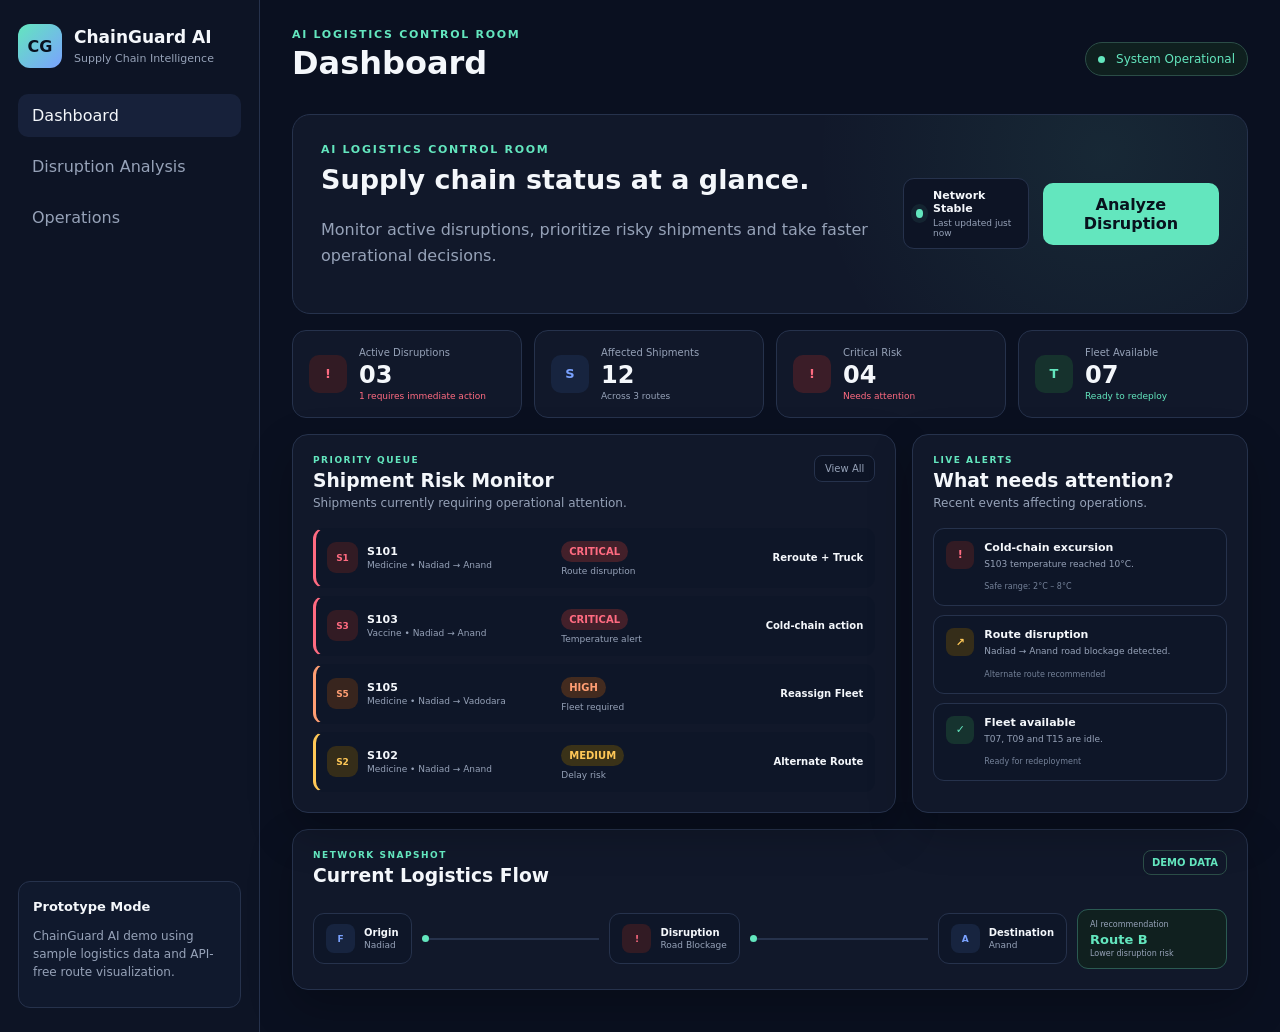
==== index.html @ e4c7b716 "This is an real world application using AI" ====
<!DOCTYPE html>
<html lang="en">
<head>

  <meta charset="UTF-8">

  <meta
    name="viewport"
    content="width=device-width, initial-scale=1.0"
  >

  <title>
    ChainGuard AI
  </title>

  <link
    rel="stylesheet"
    href="style.css"
  >

</head>

<body>

  <div class="app-shell">

    <!-- ================= SIDEBAR ================= -->

    <aside class="sidebar">

      <div class="brand">

        <div class="brand-icon">
          CG
        </div>

        <div>

          <h2>
            ChainGuard AI
          </h2>

          <span>
            Supply Chain Intelligence
          </span>

        </div>

      </div>


      <nav class="nav">

        <button
          class="nav-item active"
          data-section="dashboard"
        >
          Dashboard
        </button>


        <button
          class="nav-item"
          data-section="analysis"
        >
          Disruption Analysis
        </button>


        <button
          class="nav-item"
          data-section="operations"
        >
          Operations
        </button>

      </nav>


      <div class="sidebar-note">

        <strong>
          Prototype Mode
        </strong>

        <p>
          ChainGuard AI demo using sample
          logistics data and API-free route
          visualization.
        </p>

      </div>

    </aside>


    <!-- ================= MAIN ================= -->

    <main class="main-content">


      <!-- ================= TOPBAR ================= -->

      <header class="topbar">

        <div>

          <p class="eyebrow">
            AI LOGISTICS CONTROL ROOM
          </p>

          <h1 id="page-title">
            Dashboard
          </h1>

        </div>


        <div class="status-pill">

          <span></span>

          System Operational

        </div>

      </header>


      <!-- =====================================================
           DASHBOARD
           ===================================================== -->

      <section
  id="dashboard"
  class="page-section active-section"
>

  <!-- COMMAND HEADER -->

  <div class="command-hero">

    <div class="hero-copy">

      <div class="eyebrow">
        AI LOGISTICS CONTROL ROOM
      </div>

      <h2>
        Supply chain status at a glance.
      </h2>

      <p>
        Monitor active disruptions, prioritize risky
        shipments and take faster operational decisions.
      </p>

    </div>

    <div class="hero-actions">

      <div class="system-status">
        <span class="status-dot"></span>

        <div>
          <strong>
            Network Stable
          </strong>

          <small>
            Last updated just now
          </small>
        </div>

      </div>

      <button
        class="primary-btn"
        id="open-analysis"
      >
        Analyze Disruption
      </button>

    </div>

  </div>


  <!-- KEY METRICS -->

  <div class="command-metrics">

    <div class="command-stat">

      <div class="stat-icon danger-icon">
        !
      </div>

      <div>

        <span>
          Active Disruptions
        </span>

        <strong>
          03
        </strong>

        <small class="danger-text">
          1 requires immediate action
        </small>

      </div>

    </div>


    <div class="command-stat">

      <div class="stat-icon shipment-icon">
        S
      </div>

      <div>

        <span>
          Affected Shipments
        </span>

        <strong>
          12
        </strong>

        <small>
          Across 3 routes
        </small>

      </div>

    </div>


    <div class="command-stat">

      <div class="stat-icon critical-icon">
        !
      </div>

      <div>

        <span>
          Critical Risk
        </span>

        <strong>
          04
        </strong>

        <small class="danger-text">
          Needs attention
        </small>

      </div>

    </div>


    <div class="command-stat">

      <div class="stat-icon fleet-icon">
        T
      </div>

      <div>

        <span>
          Fleet Available
        </span>

        <strong>
          07
        </strong>

        <small class="success-text">
          Ready to redeploy
        </small>

      </div>

    </div>

  </div>


  <!-- MAIN CONTROL GRID -->

  <div class="dashboard-control-grid">


    <!-- SHIPMENT PRIORITY -->

    <div class="panel shipment-panel">

      <div class="panel-header enhanced-header">

        <div>

          <span class="section-label">
            PRIORITY QUEUE
          </span>

          <h3>
            Shipment Risk Monitor
          </h3>

          <p>
            Shipments currently requiring operational attention.
          </p>

        </div>

        <button class="mini-btn">
          View All
        </button>

      </div>


      <div class="priority-list">

        <div class="priority-row critical-row">

          <div class="shipment-id">
            <span class="shipment-marker critical-marker">
              S1
            </span>

            <div>
              <strong>
                S101
              </strong>

              <small>
                Medicine • Nadiad → Anand
              </small>
            </div>
          </div>


          <div class="priority-reason">
            <span class="risk-badge critical">
              CRITICAL
            </span>

            <small>
              Route disruption
            </small>
          </div>


          <div class="priority-action">
            Reroute + Truck
          </div>

        </div>


        <div class="priority-row critical-row">

          <div class="shipment-id">
            <span class="shipment-marker critical-marker">
              S3
            </span>

            <div>
              <strong>
                S103
              </strong>

              <small>
                Vaccine • Nadiad → Anand
              </small>
            </div>
          </div>


          <div class="priority-reason">

            <span class="risk-badge critical">
              CRITICAL
            </span>

            <small>
              Temperature alert
            </small>

          </div>


          <div class="priority-action">
            Cold-chain action
          </div>

        </div>


        <div class="priority-row high-row">

          <div class="shipment-id">

            <span class="shipment-marker high-marker">
              S5
            </span>

            <div>

              <strong>
                S105
              </strong>

              <small>
                Medicine • Nadiad → Vadodara
              </small>

            </div>

          </div>


          <div class="priority-reason">

            <span class="risk-badge high">
              HIGH
            </span>

            <small>
              Fleet required
            </small>

          </div>


          <div class="priority-action">
            Reassign Fleet
          </div>

        </div>


        <div class="priority-row medium-row">

          <div class="shipment-id">

            <span class="shipment-marker medium-marker">
              S2
            </span>

            <div>

              <strong>
                S102
              </strong>

              <small>
                Medicine • Nadiad → Anand
              </small>

            </div>

          </div>


          <div class="priority-reason">

            <span class="risk-badge medium">
              MEDIUM
            </span>

            <small>
              Delay risk
            </small>

          </div>


          <div class="priority-action">
            Alternate Route
          </div>

        </div>

      </div>

    </div>


    <!-- LIVE ALERTS -->

    <div class="panel alert-panel">

      <div class="panel-header enhanced-header">

        <div>

          <span class="section-label">
            LIVE ALERTS
          </span>

          <h3>
            What needs attention?
          </h3>

          <p>
            Recent events affecting operations.
          </p>

        </div>

      </div>


      <div class="live-alert-stack">


        <div class="live-alert critical-alert">

          <div class="alert-symbol">
            !
          </div>

          <div>

            <strong>
              Cold-chain excursion
            </strong>

            <p>
              S103 temperature reached 10°C.
            </p>

            <small>
              Safe range: 2°C – 8°C
            </small>

          </div>

        </div>


        <div class="live-alert warning-alert">

          <div class="alert-symbol">
            ↗
          </div>

          <div>

            <strong>
              Route disruption
            </strong>

            <p>
              Nadiad → Anand road blockage detected.
            </p>

            <small>
              Alternate route recommended
            </small>

          </div>

        </div>


        <div class="live-alert success-alert">

          <div class="alert-symbol">
            ✓
          </div>

          <div>

            <strong>
              Fleet available
            </strong>

            <p>
              T07, T09 and T15 are idle.
            </p>

            <small>
              Ready for redeployment
            </small>

          </div>

        </div>

      </div>

    </div>

  </div>


  <!-- NETWORK SNAPSHOT -->

  <div class="panel network-panel">

    <div class="panel-header enhanced-header">

      <div>

        <span class="section-label">
          NETWORK SNAPSHOT
        </span>

        <h3>
          Current Logistics Flow
        </h3>

      </div>

      <span class="panel-tag">
        DEMO DATA
      </span>

    </div>


    <div class="network-flow">

      <div class="network-node">

        <div class="node-icon">
          F
        </div>

        <div>

          <strong>
            Origin
          </strong>

          <span>
            Nadiad
          </span>

        </div>

      </div>


      <div class="network-line">
        <span></span>
      </div>


      <div class="network-node disruption-node">

        <div class="node-icon">
          !
        </div>

        <div>

          <strong>
            Disruption
          </strong>

          <span>
            Road Blockage
          </span>

        </div>

      </div>


      <div class="network-line">
        <span></span>
      </div>


      <div class="network-node">

        <div class="node-icon">
          A
        </div>

        <div>

          <strong>
            Destination
          </strong>

          <span>
            Anand
          </span>

        </div>

      </div>


      <div class="network-summary">

        <span>
          AI recommendation
        </span>

        <strong>
          Route B
        </strong>

        <small>
          Lower disruption risk
        </small>

      </div>

    </div>

  </div>

  </section>
      <!-- =====================================================
           DISRUPTION ANALYSIS
           ===================================================== -->

      <section
        id="analysis"
        class="page-section"
      >


        <div class="section-heading">

          <p class="eyebrow">
            DISRUPTION INTELLIGENCE
          </p>

          <h2>
            Analyze a New Disruption
          </h2>

          <p>
            Select the cities, enter the disruption details,
            and provide the current shipment temperature.
          </p>

        </div>


        <div class="content-grid">


          <!-- INPUT + FLEET UTILISATION STACK -->

          <div class="analysis-left-stack">

            <!-- INPUT PANEL -->

            <div class="panel analysis-input-panel">


              <div class="form-grid">


              <!-- ORIGIN -->

              <label>

                Origin City

                <select id="origin">
                </select>

              </label>


              <!-- DESTINATION -->

              <label>

                Destination City

                <select id="destination">
                </select>

              </label>


              <!-- DISRUPTION -->

              <label>

                Disruption

                <select id="disruption">

                  <option>
                    Road Blockage
                  </option>

                  <option>
                    Heavy Weather
                  </option>

                  <option>
                    Vehicle Breakdown
                  </option>

                  <option>
                    Port Strike
                  </option>

                  <option>
                    Traffic Congestion
                  </option>

                  <option>
                    Route Closure
                  </option>

                  <option>
                    Other Supply Disruption
                  </option>

                </select>

              </label>


              <!-- SEVERITY -->

              <label>

                Severity

                <select id="severity">

                  <option>
                    High
                  </option>

                  <option>
                    Critical
                  </option>

                  <option>
                    Medium
                  </option>

                  <option>
                    Low
                  </option>

                </select>

              </label>


              <!-- AVAILABLE TRUCKS -->

              <label>

                Available Trucks

                <input
                  id="trucks"
                  type="number"
                  min="0"
                  value="2"
                >

              </label>


              <!-- SHIPMENT TYPE -->

              <label>

                Shipment Type

                <select id="shipment-type">

                  <option value="Medicine">
                    Medicine
                  </option>

                  <option value="Vaccine">
                    Vaccine
                  </option>

                  <option value="Food">
                    Food / Perishable
                  </option>

                  <option value="General">
                    General Cargo
                  </option>

                </select>

              </label>


              <!-- CURRENT TEMPERATURE -->

              <label>

                Current Shipment Temperature (°C)

                <input
                  id="temperature"
                  type="number"
                  step="0.1"
                  value="6"
                >

              </label>


              <!-- MIN TEMP -->

              <label>

                Minimum Safe Temperature (°C)

                <input
                  id="temp-min"
                  type="number"
                  step="0.1"
                  value="2"
                >

              </label>


              <!-- MAX TEMP -->

              <label>

                Maximum Safe Temperature (°C)

                <input
                  id="temp-max"
                  type="number"
                  step="0.1"
                  value="8"
                >

              </label>

            </div>


            <!-- TEMP INFO -->

            <div class="temperature-helper">

              <div class="temperature-icon">
                🌡️
              </div>

              <div>

                <strong>
                  Cold-Chain Check
                </strong>

                <p>
                  The system compares the current shipment
                  temperature with the safe temperature range.
                </p>

              </div>

            </div>


            <!-- ANALYZE -->

            <button
              class="primary-btn"
              id="analyze-btn"
            >

              Analyze with AI

            </button>

            </div>


            <!-- FLEET UTILISATION OVERVIEW -->

            <div class="panel fleet-overview-panel">

              <div class="panel-header enhanced-header">

                <div>
                  <span class="section-label">FLEET INTELLIGENCE</span>
                  <h3>Fleet Utilisation Overview</h3>
                  <p>Current asset allocation across the demo network.</p>
                </div>

                <span class="panel-tag">OPTIMIZER</span>

              </div>

              <div class="fleet-overview-grid">

                <div
                  class="fleet-donut"
                  id="fleet-utilization-chart"
                  style="--utilization: 42%"
                  aria-label="Fleet utilization 42 percent"
                >
                  <div class="fleet-donut-center">
                    <strong id="fleet-utilization-value">42%</strong>
                    <span>Utilised</span>
                  </div>
                </div>

                <div class="fleet-overview-stats">

                  <div class="fleet-stat-card active">
                    <span class="fleet-stat-dot"></span>
                    <div>
                      <strong id="fleet-active-count">05</strong>
                      <small>In Transit</small>
                    </div>
                  </div>

                  <div class="fleet-stat-card idle">
                    <span class="fleet-stat-dot"></span>
                    <div>
                      <strong id="fleet-idle-count">07</strong>
                      <small>Available</small>
                    </div>
                  </div>

                  <div class="fleet-stat-card total">
                    <span class="fleet-stat-dot"></span>
                    <div>
                      <strong id="fleet-total-count">12</strong>
                      <small>Total Fleet</small>
                    </div>
                  </div>

                </div>

              </div>

              <div class="fleet-optimization-note">
                <div class="fleet-note-icon">↗</div>
                <div>
                  <strong>AI utilisation opportunity</strong>
                  <p>
                    7 available trucks can be redeployed to reduce idle capacity
                    during active disruptions.
                  </p>
                </div>
              </div>

            </div>

            <!-- AI EXPLANATION -->

            <div class="panel ai-explanation-panel" id="ai-explanation-panel">

              <div class="ai-explanation-glow"></div>

              <div class="ai-explanation-header">

                <div class="ai-explanation-title-wrap">
                  <div class="ai-explanation-icon">✦</div>
                  <div>
                    <span class="section-label">AI DECISION TRACE</span>
                    <h3>Why did AI choose this route?</h3>
                    <p>
                      A quick explanation of the factors influencing the recommendation.
                    </p>
                  </div>
                </div>

                <div class="ai-confidence-badge">
                  <span>Confidence</span>
                  <strong id="ai-confidence-value">—</strong>
                </div>

              </div>

              <div class="ai-route-summary">
                <div>
                  <span class="ai-summary-label">Recommended route</span>
                  <strong id="ai-explanation-route">Awaiting analysis</strong>
                </div>
                <span class="ai-route-pill" id="ai-explanation-risk">READY</span>
              </div>

              <div class="ai-reason-grid" id="ai-reason-grid">
                <div class="ai-reason-item muted">
                  <span class="ai-reason-check">•</span>
                  <div>
                    <strong>Route efficiency</strong>
                    <p>Run the analysis to compare time and distance.</p>
                  </div>
                </div>

                <div class="ai-reason-item muted">
                  <span class="ai-reason-check">•</span>
                  <div>
                    <strong>Fleet availability</strong>
                    <p>Your available-truck input will be considered.</p>
                  </div>
                </div>

                <div class="ai-reason-item muted">
                  <span class="ai-reason-check">•</span>
                  <div>
                    <strong>Shipment safety</strong>
                    <p>Temperature and shipment type affect the decision.</p>
                  </div>
                </div>

                <div class="ai-reason-item muted">
                  <span class="ai-reason-check">•</span>
                  <div>
                    <strong>Disruption risk</strong>
                    <p>Severity and disruption type shape the route priority.</p>
                  </div>
                </div>
              </div>

              <div class="ai-bottom-strip">
                <div class="ai-confidence-meter-wrap">
                  <div class="ai-meter-label">
                    <span>Decision confidence</span>
                    <strong id="ai-confidence-label">Ready</strong>
                  </div>
                  <div class="ai-confidence-meter">
                    <span id="ai-confidence-bar"></span>
                  </div>
                </div>

                <div class="ai-saving-card">
                  <span>Estimated operational saving</span>
                  <strong id="ai-estimated-saving">₹ —</strong>
                  <small>Prototype estimate</small>
                </div>
              </div>

            </div>

          </div>


          <!-- RESULT PANEL -->

          <div class="panel result-panel">

            <div class="panel-header">

              <div>

                <h3>
                  AI Analysis
                </h3>

                <p>
                  Risk, route and temperature recommendations.
                </p>

              </div>

            </div>


            <div
              id="analysis-result"
              class="empty-state"
            >

              Select your route and shipment details,
              then click

              <strong>
                Analyze with AI
              </strong>.

            </div>

          </div>

        </div>

      </section>


      <!-- =====================================================
           OPERATIONS
           ===================================================== -->

      <section
  id="operations"
  class="page-section"
>


  <div class="section-heading">

    <p class="eyebrow">
      OPERATIONS CONTROL
    </p>

    <h2>
      Fleet & Cold-Chain Operations
    </h2>

    <p>
      Manage available assets and monitor shipments
      requiring temperature-controlled handling.
    </p>

  </div>


  <!-- OPERATIONS SUMMARY -->

  <div class="operations-summary">

    <div class="operations-kpi">

      <span>
        Available Assets
      </span>

      <strong>
        07
      </strong>

      <small class="success-text">
        Ready now
      </small>

    </div>


    <div class="operations-kpi">

      <span>
        In Transit
      </span>

      <strong>
        05
      </strong>

      <small>
        Active journeys
      </small>

    </div>


    <div class="operations-kpi">

      <span>
        Cold-Chain Alerts
      </span>

      <strong class="danger-text">
        02
      </strong>

      <small class="danger-text">
        Immediate review
      </small>

    </div>


    <div class="operations-kpi">

      <span>
        Recommended Actions
      </span>

      <strong>
        04
      </strong>

      <small>
        AI generated
      </small>

    </div>

  </div>


  <div class="operations-grid">


    <!-- FLEET -->

    <div class="panel fleet-control-panel">

      <div class="panel-header enhanced-header">

        <div>

          <span class="section-label">
            FLEET UTILISATION
          </span>

          <h3>
            Available Vehicles
          </h3>

          <p>
            Assets that can be redeployed immediately.
          </p>

        </div>

        <span class="panel-tag">
          7 AVAILABLE
        </span>

      </div>


      <div class="fleet-control-list">


        <div class="fleet-control-row recommended-fleet">

          <div class="fleet-avatar">
            T07
          </div>

          <div class="fleet-info">

            <strong>
              Truck T07
            </strong>

            <span>
              Idle • Capacity 2.5T
            </span>

          </div>

          <div class="fleet-route">

            <small>
              AI suggests
            </small>

            <strong>
              S101
            </strong>

          </div>

          <span class="fleet-status available">
            AVAILABLE
          </span>

        </div>


        <div class="fleet-control-row">

          <div class="fleet-avatar">
            T09
          </div>

          <div class="fleet-info">

            <strong>
              Truck T09
            </strong>

            <span>
              Idle • Capacity 4T
            </span>

          </div>

          <div class="fleet-route">

            <small>
              Status
            </small>

            <strong>
              Standby
            </strong>

          </div>

          <span class="fleet-status available">
            AVAILABLE
          </span>

        </div>


        <div class="fleet-control-row">

          <div class="fleet-avatar">
            T12
          </div>

          <div class="fleet-info">

            <strong>
              Truck T12
            </strong>

            <span>
              In transit • Anand
            </span>

          </div>

          <div class="fleet-route">

            <small>
              Shipment
            </small>

            <strong>
              S102
            </strong>

          </div>

          <span class="fleet-status transit">
            IN TRANSIT
          </span>

        </div>


        <div class="fleet-control-row">

          <div class="fleet-avatar">
            T15
          </div>

          <div class="fleet-info">

            <strong>
              Truck T15
            </strong>

            <span>
              Idle • Capacity 3T
            </span>

          </div>

          <div class="fleet-route">

            <small>
              Status
            </small>

            <strong>
              Standby
            </strong>

          </div>

          <span class="fleet-status available">
            AVAILABLE
          </span>

        </div>

      </div>

    </div>


    <!-- COLD CHAIN -->

    <div class="panel cold-chain-panel">

      <div class="panel-header enhanced-header">

        <div>

          <span class="section-label">
            COLD-CHAIN MONITOR
          </span>

          <h3>
            Shipment Temperature
          </h3>

          <p>
            Real-time demo sensor view.
          </p>

        </div>

        <span class="risk-badge critical">
          2 ALERTS
        </span>

      </div>


      <div class="cold-chain-main">


        <div class="temperature-main">

          <div>

            <span>
              Shipment S103
            </span>

            <strong>
              10°C
            </strong>

            <small>
              Current temperature
            </small>

          </div>


          <div class="temperature-status-ring">

            <span>
              !
            </span>

          </div>

        </div>


        <div class="safe-range-bar">

          <div class="safe-range-labels">

            <span>
              Safe range
            </span>

            <strong>
              2°C – 8°C
            </strong>

          </div>


          <div class="range-track">

            <div class="safe-range-zone"></div>

            <div class="temperature-indicator"></div>

          </div>

        </div>


        <div class="temperature-history">

          <span>2°C</span>
          <span>4°C</span>
          <span>5°C</span>
          <span>7°C</span>
          <span class="danger-temp">
            10°C
          </span>

        </div>


        <div class="cold-action">

          <div>

            <strong>
              AI Action Required
            </strong>

            <p>
              Temperature has crossed the safe range.
              Shipment should be prioritized for
              controlled handling.
            </p>

          </div>

          <button class="route-action-btn">
            Review Shipment
          </button>

        </div>

      </div>

    </div>

  </div>


  <!-- OPERATIONS RECOMMENDATION -->

  <div class="panel operations-recommendation">

    <div class="recommendation-icon">
      AI
    </div>

    <div>

      <span class="section-label">
        OPERATIONS ASSISTANT
      </span>

      <h3>
        Recommended next actions
      </h3>

      <p>
        Prioritize S103 for cold-chain intervention,
        assign T07 to S101, and review Route B for
        the Nadiad → Anand disruption.
      </p>

    </div>

<button
  class="primary-btn"
  id="open-analysis-operations"
>
  Review Disruption
</button>

  </div>


</section>


  <!-- JAVASCRIPT -->

  <script src="script.js"></script>

</body>
</html>
---- style.css ----
:root {

  --bg: #0a1020;

  --panel: #11182a;

  --panel-2: #151e33;

  --line: #26324c;

  --text: #f4f7fb;

  --muted: #96a2b8;

  --accent: #63e6be;

  --accent-2: #7aa2ff;

  --danger: #ff6b81;

  --warning: #ffc857;

  --success: #63e6be;

  --shadow:
    0 18px 45px
    rgba(0, 0, 0, .24);

}


* {
  box-sizing: border-box;
}


body {

  margin: 0;

  font-family:
    Inter,
    ui-sans-serif,
    system-ui,
    -apple-system,
    BlinkMacSystemFont,
    "Segoe UI",
    sans-serif;

  background:
    var(--bg);

  color:
    var(--text);

}


button,
input,
select {
  font: inherit;
}


/* =====================================================
   MAIN LAYOUT
   ===================================================== */

.app-shell {

  min-height: 100vh;

  display: grid;

  grid-template-columns:
    260px 1fr;

}


/* =====================================================
   SIDEBAR
   ===================================================== */

.sidebar {

  background:
    #0d1425;

  border-right:
    1px solid var(--line);

  padding:
    24px 18px;

  display:
    flex;

  flex-direction:
    column;

  gap:
    26px;

}


/* BRAND */

.brand {

  display:
    flex;

  gap:
    12px;

  align-items:
    center;

}


.brand-icon {

  width:
    44px;

  height:
    44px;

  border-radius:
    12px;

  display:
    grid;

  place-items:
    center;

  background:
    linear-gradient(
      135deg,
      #63e6be,
      #7aa2ff
    );

  color:
    #09111f;

  font-weight:
    900;

}


.brand h2 {

  margin:
    0;

  font-size:
    17px;

}


.brand span {

  color:
    var(--muted);

  font-size:
    11px;

}


/* NAV */

.nav {

  display:
    grid;

  gap:
    8px;

}


.nav-item {

  border:
    0;

  background:
    transparent;

  color:
    var(--muted);

  text-align:
    left;

  padding:
    12px 14px;

  border-radius:
    10px;

  cursor:
    pointer;

}


.nav-item:hover,
.nav-item.active {

  background:
    #17213a;

  color:
    var(--text);

}


/* NOTE */

.sidebar-note {

  margin-top:
    auto;

  padding:
    14px;

  border:
    1px solid var(--line);

  border-radius:
    12px;

  background:
    #10192d;

}


.sidebar-note strong {

  font-size:
    13px;

}


.sidebar-note p {

  color:
    var(--muted);

  font-size:
    12px;

  line-height:
    1.5;

}


/* =====================================================
   MAIN CONTENT
   ===================================================== */

.main-content {

  padding:
    28px 32px 42px;

}


.topbar {

  display:
    flex;

  justify-content:
    space-between;

  align-items:
    center;

  gap:
    20px;

  margin-bottom:
    24px;

}


.topbar h1,
.hero h2,
.section-heading h2 {

  margin:
    3px 0 8px;

}


.eyebrow {

  margin:
    0;

  color:
    var(--accent);

  font-size:
    11px;

  letter-spacing:
    1.7px;

  font-weight:
    800;

}


/* STATUS */

.status-pill {

  border:
    1px solid #2b4d47;

  background:
    #0f201f;

  color:
    var(--success);

  padding:
    9px 12px;

  border-radius:
    999px;

  font-size:
    12px;

}


.status-pill span {

  display:
    inline-block;

  width:
    7px;

  height:
    7px;

  background:
    var(--success);

  border-radius:
    50%;

  margin-right:
    7px;

}


/* =====================================================
   PAGES
   ===================================================== */

.page-section {

  display:
    none;

}


.active-section {

  display:
    block;

}


/* =====================================================
   HERO
   ===================================================== */

.hero {

  padding:
    26px;

  display:
    flex;

  justify-content:
    space-between;

  align-items:
    center;

  gap:
    20px;

  margin-bottom:
    18px;

  background:
    var(--panel);

  border:
    1px solid var(--line);

  border-radius:
    16px;

  box-shadow:
    var(--shadow);

}


.hero p:not(.eyebrow) {

  color:
    var(--muted);

  line-height:
    1.5;

}


/* BUTTON */

.primary-btn {

  border:
    0;

  background:
    var(--accent);

  color:
    #08121e;

  padding:
    12px 16px;

  border-radius:
    10px;

  font-weight:
    800;

  cursor:
    pointer;

}


.primary-btn:hover {

  filter:
    brightness(1.06);

}


/* =====================================================
   METRICS
   ===================================================== */

.metric-grid {

  display:
    grid;

  grid-template-columns:
    repeat(4, 1fr);

  gap:
    14px;

  margin-bottom:
    18px;

}


.metric-card {

  padding:
    18px;

  background:
    var(--panel);

  border:
    1px solid var(--line);

  border-radius:
    16px;

  box-shadow:
    var(--shadow);

}


.metric-card span {

  color:
    var(--muted);

  font-size:
    12px;

}


.metric-card strong {

  display:
    block;

  margin-top:
    8px;

  font-size:
    29px;

}


.metric-card small {

  color:
    var(--muted);

}


.metric-card.danger strong {

  color:
    var(--danger);

}


.metric-card.success strong {

  color:
    var(--success);

}


/* =====================================================
   GRID
   ===================================================== */

.content-grid {

  display:
    grid;

  grid-template-columns:
    2fr 1fr;

  gap:
    18px;

  margin-top:
    18px;

}


/* =====================================================
   PANEL
   ===================================================== */

.panel {

  padding:
    20px;

  background:
    var(--panel);

  border:
    1px solid var(--line);

  border-radius:
    16px;

  box-shadow:
    var(--shadow);

}


.panel-header {

  display:
    flex;

  justify-content:
    space-between;

  align-items:
    flex-start;

  gap:
    12px;

  margin-bottom:
    16px;

}


.panel-header h3 {

  margin:
    0 0 5px;

}


.panel-header p {

  margin:
    0;

  color:
    var(--muted);

  font-size:
    12px;

}


.panel-tag {

  color:
    var(--accent);

  font-size:
    10px;

  font-weight:
    800;

  border:
    1px solid #2b4d47;

  border-radius:
    8px;

  padding:
    6px 8px;

}


/* =====================================================
   TABLE
   ===================================================== */

.table-wrap {

  overflow-x:
    auto;

}


table {

  width:
    100%;

  border-collapse:
    collapse;

}


th,
td {

  padding:
    12px 10px;

  border-bottom:
    1px solid var(--line);

  text-align:
    left;

  white-space:
    nowrap;

}


th {

  color:
    var(--muted);

  font-size:
    11px;

}


td {

  font-size:
    12px;

}


/* =====================================================
   RISK BADGES
   ===================================================== */

.risk-badge {

  display:
    inline-flex;

  align-items:
    center;

  padding:
    5px 8px;

  border-radius:
    999px;

  font-size:
    10px;

  font-weight:
    800;

}


.low {

  background:
    #16332f;

  color:
    var(--success);

}


.medium {

  background:
    #3a3218;

  color:
    var(--warning);

}


.high {

  background:
    #432b1f;

  color:
    #ff9e73;

}


.critical {

  background:
    #43202a;

  color:
    var(--danger);

}


/* =====================================================
   ALERTS
   ===================================================== */

.alerts-list {

  display:
    grid;

  gap:
    10px;

}


.alert-item {

  padding:
    13px;

  border:
    1px solid var(--line);

  border-radius:
    11px;

  background:
    #10172a;

}


.alert-item strong {

  font-size:
    12px;

}


.alert-item p {

  color:
    var(--muted);

  font-size:
    11px;

  margin:
    6px 0 0;

}


/* =====================================================
   SECTION HEADING
   ===================================================== */

.section-heading {

  margin-bottom:
    20px;

}


.section-heading p:not(.eyebrow) {

  color:
    var(--muted);

  line-height:
    1.5;

}


/* =====================================================
   FORM
   ===================================================== */

.form-grid {

  display:
    grid;

  grid-template-columns:
    repeat(2, 1fr);

  gap:
    14px;

  margin-bottom:
    18px;

}


label {

  color:
    var(--muted);

  font-size:
    12px;

  display:
    grid;

  gap:
    7px;

}


input,
select {

  width:
    100%;

  background:
    #0d1425;

  color:
    var(--text);

  border:
    1px solid var(--line);

  border-radius:
    9px;

  padding:
    11px 12px;

  outline:
    none;

}


input:focus,
select:focus {

  border-color:
    #4c78d9;

}


/* =====================================================
   TEMPERATURE HELPER
   ===================================================== */

.temperature-helper {

  display:
    flex;

  gap:
    12px;

  align-items:
    flex-start;

  padding:
    13px 14px;

  margin-bottom:
    16px;

  border:
    1px solid var(--line);

  background:
    #10172a;

  border-radius:
    11px;

}


.temperature-icon {

  font-size:
    21px;

}


.temperature-helper strong {

  display:
    block;

  font-size:
    12px;

}


.temperature-helper p {

  margin:
    5px 0 0;

  color:
    var(--muted);

  font-size:
    11px;

  line-height:
    1.5;

}


/* =====================================================
   EMPTY RESULT
   ===================================================== */

.empty-state {

  min-height:
    240px;

  border:
    1px dashed var(--line);

  border-radius:
    12px;

  display:
    grid;

  place-items:
    center;

  padding:
    24px;

  text-align:
    center;

  color:
    var(--muted);

}


.analysis-result {

  display:
    grid;

  gap:
    12px;

}


.result-box {

  padding:
    14px;

  border-radius:
    12px;

  background:
    #0d1425;

  border:
    1px solid var(--line);

}


.result-box h4 {

  margin:
    0 0 7px;

}


.result-box p {

  margin:
    0;

  color:
    var(--muted);

  font-size:
    12px;

  line-height:
    1.5;

}


/* =====================================================
   API-FREE MAP
   ===================================================== */

.route-map {

  width:
    100%;

  border:
    1px solid var(--line);

  border-radius:
    14px;

  overflow:
    hidden;

  background:
    #10172a;

  margin-top:
    10px;

}


/* MAP TOPBAR */

.map-topbar {

  display:
    flex;

  justify-content:
    space-between;

  align-items:
    center;

  padding:
    13px 15px;

  border-bottom:
    1px solid var(--line);

  background:
    #0d1425;

}


.map-topbar strong {

  display:
    block;

  font-size:
    13px;

}


.map-topbar span:not(.map-status) {

  display:
    block;

  margin-top:
    3px;

  font-size:
    10px;

  color:
    var(--muted);

}


.map-status {

  padding:
    5px 8px;

  border-radius:
    7px;

  border:
    1px solid #2b4d47;

  color:
    var(--accent);

  background:
    #10201f;

  font-size:
    9px;

  font-weight:
    800;

}


/* MAP */

.map-area {

  position:
    relative;

  height:
    390px;

  overflow:
    hidden;

  background:
    radial-gradient(
      circle at center,
      #1a2842 0%,
      #111b30 45%,
      #0c1425 100%
    );

}


/* MAP GRID */

.map-grid {

  position:
    absolute;

  inset:
    0;

  background-image:

    linear-gradient(
      rgba(255,255,255,.035) 1px,
      transparent 1px
    ),

    linear-gradient(
      90deg,
      rgba(255,255,255,.035) 1px,
      transparent 1px
    );

  background-size:
    32px 32px;

  opacity:
    .6;

}


/* ROADS */

.map-road {

  position:
    absolute;

  height:
    8px;

  border-radius:
    50px;

  transform-origin:
    center;

}


/* ROUTE A */

.road-a {

  width:
    72%;

  left:
    14%;

  top:
    48%;

  transform:
    rotate(-5deg);

  background:
    repeating-linear-gradient(
      90deg,
      #ff6b81 0 20px,
      #3e1f29 20px 32px
    );

  box-shadow:
    0 0 14px
    rgba(255,107,129,.25);

}


/* ROUTE B */

.road-b {

  width:
    74%;

  left:
    13%;

  top:
    56%;

  transform:
    rotate(5deg);

  background:
    repeating-linear-gradient(
      90deg,
      #63e6be 0 20px,
      #183b35 20px 32px
    );

  box-shadow:
    0 0 18px
    rgba(99,230,190,.3);

}


/* ROUTE C */

.road-c {

  width:
    73%;

  left:
    14%;

  top:
    65%;

  transform:
    rotate(12deg);

  background:
    repeating-linear-gradient(
      90deg,
      #7aa2ff 0 20px,
      #202e4c 20px 32px
    );

  box-shadow:
    0 0 14px
    rgba(122,162,255,.25);

}


/* CITY MARKERS */

.city-marker {

  position:
    absolute;

  display:
    flex;

  align-items:
    center;

  gap:
    7px;

  z-index:
    5;

}


.city-marker label {

  color:
    white;

  font-size:
    11px;

  background:
    rgba(10,16,32,.9);

  border:
    1px solid var(--line);

  padding:
    6px 9px;

  border-radius:
    8px;

  white-space:
    nowrap;

}


.marker-dot {

  width:
    15px;

  height:
    15px;

  border-radius:
    50%;

  background:
    var(--accent);

  border:
    3px solid var(--bg);

  box-shadow:
    0 0 0 3px
    rgba(99,230,190,.25);

}


.marker-dot.destination {

  background:
    var(--accent-2);

  box-shadow:
    0 0 0 3px
    rgba(122,162,255,.25);

}


.origin-marker {

  left:
    9%;

  top:
    45%;

}


.destination-marker {

  right:
    9%;

  top:
    56%;

}


/* DISRUPTION */

.disruption-marker {

  position:
    absolute;

  left:
    47%;

  top:
    31%;

  z-index:
    10;

  display:
    flex;

  align-items:
    center;

  gap:
    6px;

  padding:
    7px 9px;

  border-radius:
    9px;

  background:
    #311923;

  border:
    1px solid #6a3040;

  color:
    #ff8798;

  font-size:
    11px;

  animation:
    pulseAlert 1.8s infinite;

}


@keyframes pulseAlert {

  0% {

    box-shadow:
      0 0 0 0
      rgba(255,107,129,.25);

  }

  70% {

    box-shadow:
      0 0 0 10px
      rgba(255,107,129,0);

  }

  100% {

    box-shadow:
      0 0 0 0
      rgba(255,107,129,0);

  }

}


/* ROUTE LABELS */

.map-route-label {

  position:
    absolute;

  z-index:
    8;

  padding:
    5px 8px;

  border-radius:
    7px;

  font-size:
    9px;

  font-weight:
    800;

  background:
    rgba(10,16,32,.9);

  border:
    1px solid var(--line);

}


.route-label-a {

  left:
    39%;

  top:
    43%;

  color:
    #ff6b81;

}


.route-label-b {

  left:
    39%;

  top:
    53%;

  color:
    #63e6be;

}


.route-label-c {

  left:
    39%;

  top:
    64%;

  color:
    #7aa2ff;

}


/* =====================================================
   ROUTE OPTIONS
   ===================================================== */

.route-options {

  display:
    grid;

  gap:
    10px;

  margin-top:
    12px;

}


.route-option {

  display:
    flex;

  justify-content:
    space-between;

  align-items:
    center;

  gap:
    15px;

  padding:
    13px;

  border:
    1px solid var(--line);

  border-radius:
    11px;

  background:
    #10172a;

  cursor:
    pointer;

}


.route-option:hover {

  border-color:
    #4c78d9;

}


.route-option.recommended {

  border-color:
    #2b5a52;

  background:
    #10201f;

}


.route-option h5 {

  margin:
    0 0 5px;

  font-size:
    13px;

}


.route-option p {

  margin:
    0;

  color:
    var(--muted);

  font-size:
    11px;

}


.route-time {

  text-align:
    right;

  white-space:
    nowrap;

}


.route-time strong {

  display:
    block;

  font-size:
    13px;

}


.route-time span {

  color:
    var(--muted);

  font-size:
    11px;

}


/* =====================================================
   AI RECOMMENDATION
   ===================================================== */

.ai-recommendation {

  padding:
    14px;

  margin-top:
    12px;

  border:
    1px solid #315e55;

  border-radius:
    11px;

  background:
    #10201f;

}


.ai-recommendation h4 {

  margin:
    0 0 8px;

}


.ai-recommendation p {

  margin:
    0;

  color:
    var(--muted);

  line-height:
    1.5;

}


/* ROUTE ACTIONS */

.route-actions {

  display:
    flex;

  flex-wrap:
    wrap;

  gap:
    10px;

  margin-top:
    12px;

}


.route-action-btn {

  border:
    1px solid var(--line);

  background:
    #11182a;

  color:
    var(--text);

  padding:
    9px 12px;

  border-radius:
    8px;

  cursor:
    pointer;

}


.route-action-btn:hover {

  border-color:
    #4c78d9;

}


/* =====================================================
   TEMPERATURE CARD
   ===================================================== */

.temp-status {

  margin-top:
    10px;

  padding:
    10px 12px;

  border-radius:
    9px;

  font-size:
    12px;

  border:
    1px solid var(--line);

}


.temperature-card {

  border:
    1px solid #53303c;

  background:
    #171526;

  border-radius:
    13px;

  padding:
    16px;

}


.temperature-top {

  display:
    flex;

  justify-content:
    space-between;

  align-items:
    center;

}


.temperature-top span {

  color:
    var(--muted);

  font-size:
    12px;

}


.temperature-top strong {

  display:
    block;

  margin-top:
    3px;

  font-size:
    28px;

}


.temp-range {

  color:
    var(--muted);

  font-size:
    11px;

  margin-top:
    10px;

}


/* TEMP GRAPH */

.temp-bars {

  height:
    90px;

  display:
    flex;

  align-items:
    end;

  gap:
    8px;

  margin:
    16px 0;

}


.temp-bars span {

  flex:
    1;

  background:
    linear-gradient(
      to top,
      #5577ff,
      #ff6b81
    );

  border-radius:
    7px 7px 2px 2px;

}


.recommendation {

  color:
    var(--muted);

  font-size:
    12px;

  line-height:
    1.5;

}


.recommendation strong {

  color:
    var(--text);

}


/* =====================================================
   RESPONSIVE
   ===================================================== */

@media (max-width: 1050px) {

  .app-shell {

    grid-template-columns:
      1fr;

  }


  .sidebar {

    border-right:
      0;

    border-bottom:
      1px solid var(--line);

  }


  .nav {

    grid-template-columns:
      repeat(3, 1fr);

  }


  .sidebar-note {

    display:
      none;

  }


  .metric-grid {

    grid-template-columns:
      repeat(2, 1fr);

  }


  .content-grid {

    grid-template-columns:
      1fr;

  }

}


@media (max-width: 700px) {

  .main-content {

    padding:
      20px;

  }


  .hero,
  .topbar {

    flex-direction:
      column;

    align-items:
      flex-start;

  }


  .metric-grid,
  .form-grid {

    grid-template-columns:
      1fr;

  }


  .nav {

    grid-template-columns:
      1fr;

  }


  .map-area {

    height:
      320px;

  }


  .route-option {

    flex-direction:
      column;

    align-items:
      flex-start;

  }


  .route-time {

    text-align:
      left;

  }

}
/* =========================================================
   PREMIUM DASHBOARD
   ========================================================= */

.command-hero {

  display: flex;

  justify-content: space-between;

  align-items: center;

  gap: 30px;

  padding: 28px;

  margin-bottom: 16px;

  border: 1px solid var(--line);

  border-radius: 18px;

  background:
    radial-gradient(
      circle at 85% 20%,
      rgba(99,230,190,.08),
      transparent 35%
    ),
    var(--panel);

}


.hero-copy h2 {

  max-width: 650px;

  font-size: 27px;

  margin-top: 8px;

}


.hero-copy p {

  max-width: 630px;

  color: var(--muted);

  line-height: 1.6;

}


.hero-actions {

  display: flex;

  align-items: center;

  gap: 14px;

}


.system-status {

  display: flex;

  align-items: center;

  gap: 10px;

  padding: 10px 12px;

  border: 1px solid var(--line);

  border-radius: 11px;

  background: #0d1425;

}


.system-status strong {

  display: block;

  font-size: 11px;

}


.system-status small {

  display: block;

  margin-top: 3px;

  color: var(--muted);

  font-size: 9px;

}


.status-dot {

  width: 9px;

  height: 9px;

  border-radius: 50%;

  background: var(--success);

  box-shadow:
    0 0 0 5px
    rgba(99,230,190,.08);

}


/* METRICS */

.command-metrics {

  display: grid;

  grid-template-columns:
    repeat(4, 1fr);

  gap: 12px;

  margin-bottom: 16px;

}


.command-stat {

  display: flex;

  align-items: center;

  gap: 12px;

  padding: 16px;

  border: 1px solid var(--line);

  border-radius: 14px;

  background: var(--panel);

}


.stat-icon {

  width: 38px;

  height: 38px;

  display: grid;

  place-items: center;

  border-radius: 10px;

  font-weight: 900;

  font-size: 13px;

}


.danger-icon {

  background: #321b24;

  color: var(--danger);

}


.shipment-icon {

  background: #17243f;

  color: var(--accent-2);

}


.critical-icon {

  background: #3b1d28;

  color: var(--danger);

}


.fleet-icon {

  background: #16322d;

  color: var(--success);

}


.command-stat span {

  display: block;

  color: var(--muted);

  font-size: 10px;

}


.command-stat strong {

  display: block;

  margin-top: 3px;

  font-size: 24px;

}


.command-stat small {

  display: block;

  margin-top: 2px;

  color: var(--muted);

  font-size: 9px;

}


/* DASHBOARD CONTROL */

.dashboard-control-grid {

  display: grid;

  grid-template-columns:
    1.8fr 1fr;

  gap: 16px;

}


.enhanced-header {

  margin-bottom: 18px;

}


.section-label {

  display: block;

  margin-bottom: 5px;

  color: var(--accent);

  font-size: 9px;

  font-weight: 900;

  letter-spacing: 1.5px;

}


.mini-btn {

  border: 1px solid var(--line);

  background: #0d1425;

  color: var(--muted);

  padding: 7px 10px;

  border-radius: 8px;

  font-size: 10px;

  cursor: pointer;

}


/* PRIORITY LIST */

.priority-list {

  display: grid;

  gap: 8px;

}


.priority-row {

  display: grid;

  grid-template-columns:
    1.3fr .9fr .8fr;

  align-items: center;

  gap: 14px;

  padding: 11px;

  border: 1px solid transparent;

  border-radius: 11px;

  background: #0e1628;

}


.priority-row:hover {

  border-color: var(--line);

}


.critical-row {

  border-left:
    3px solid var(--danger);

}


.high-row {

  border-left:
    3px solid #ff9e73;

}


.medium-row {

  border-left:
    3px solid var(--warning);

}


.shipment-id {

  display: flex;

  align-items: center;

  gap: 9px;

}


.shipment-marker {

  width: 31px;

  height: 31px;

  display: grid;

  place-items: center;

  border-radius: 9px;

  font-size: 9px;

  font-weight: 900;

}


.critical-marker {

  color: var(--danger);

  background: #321b24;

}


.high-marker {

  color: #ff9e73;

  background: #38251e;

}


.medium-marker {

  color: var(--warning);

  background: #352d19;

}


.shipment-id strong {

  display: block;

  font-size: 11px;

}


.shipment-id small {

  display: block;

  margin-top: 2px;

  color: var(--muted);

  font-size: 9px;

}


.priority-reason small {

  display: block;

  margin-top: 4px;

  color: var(--muted);

  font-size: 9px;

}


.priority-action {

  text-align: right;

  font-size: 10px;

  font-weight: 700;

}


/* LIVE ALERTS */

.live-alert-stack {

  display: grid;

  gap: 9px;

}


.live-alert {

  display: flex;

  align-items: flex-start;

  gap: 10px;

  padding: 12px;

  border: 1px solid var(--line);

  border-radius: 11px;

  background: #0e1628;

}


.alert-symbol {

  width: 28px;

  height: 28px;

  flex: 0 0 auto;

  display: grid;

  place-items: center;

  border-radius: 8px;

  font-size: 11px;

  font-weight: 900;

}


.critical-alert .alert-symbol {

  color: var(--danger);

  background: #321b24;

}


.warning-alert .alert-symbol {

  color: var(--warning);

  background: #352d19;

}


.success-alert .alert-symbol {

  color: var(--success);

  background: #16332f;

}


.live-alert strong {

  display: block;

  font-size: 11px;

}


.live-alert p {

  margin: 4px 0;

  color: var(--muted);

  font-size: 9px;

  line-height: 1.4;

}


.live-alert small {

  color: #748198;

  font-size: 8px;

}


/* NETWORK */

.network-panel {

  margin-top: 16px;

}


.network-flow {

  display: flex;

  align-items: center;

  gap: 10px;

}


.network-node {

  display: flex;

  align-items: center;

  gap: 9px;

  padding: 10px 12px;

  border: 1px solid var(--line);

  border-radius: 11px;

  background: #0e1628;

}


.node-icon {

  width: 29px;

  height: 29px;

  display: grid;

  place-items: center;

  border-radius: 8px;

  background: #17243f;

  color: var(--accent-2);

  font-size: 9px;

  font-weight: 900;

}


.network-node strong {

  display: block;

  font-size: 10px;

}


.network-node span {

  display: block;

  margin-top: 2px;

  color: var(--muted);

  font-size: 9px;

}


.disruption-node .node-icon {

  background: #321b24;

  color: var(--danger);

}


.network-line {

  flex: 1;

  height: 2px;

  background: var(--line);

  position: relative;

}


.network-line span {

  position: absolute;

  top: -3px;

  width: 7px;

  height: 7px;

  border-radius: 50%;

  background: var(--accent);

  animation: moveDot 2.2s linear infinite;

}


@keyframes moveDot {

  from {
    left: 0;
  }

  to {
    left: calc(100% - 7px);
  }

}


.network-summary {

  margin-left: auto;

  min-width: 150px;

  padding: 10px 12px;

  border: 1px solid #2b5a52;

  border-radius: 11px;

  background: #10201f;

}


.network-summary span {

  display: block;

  color: var(--muted);

  font-size: 8px;

}


.network-summary strong {

  display: block;

  margin-top: 3px;

  color: var(--success);

  font-size: 13px;

}


.network-summary small {

  display: block;

  margin-top: 2px;

  color: var(--muted);

  font-size: 8px;

}


/* =========================================================
   OPERATIONS
   ========================================================= */

.operations-summary {

  display: grid;

  grid-template-columns:
    repeat(4, 1fr);

  gap: 12px;

  margin-bottom: 16px;

}


.operations-kpi {

  padding: 16px;

  border: 1px solid var(--line);

  border-radius: 14px;

  background: var(--panel);

}


.operations-kpi span {

  display: block;

  color: var(--muted);

  font-size: 10px;

}


.operations-kpi strong {

  display: block;

  margin-top: 7px;

  font-size: 25px;

}


.operations-kpi small {

  display: block;

  margin-top: 3px;

  color: var(--muted);

  font-size: 9px;

}


.success-text {

  color: var(--success) !important;

}


.danger-text {

  color: var(--danger) !important;

}


.operations-grid {

  display: grid;

  grid-template-columns:
    1.4fr 1fr;

  gap: 16px;

}


.fleet-control-list {

  display: grid;

  gap: 7px;

}


.fleet-control-row {

  display: grid;

  grid-template-columns:
    42px 1.4fr .7fr auto;

  align-items: center;

  gap: 10px;

  padding: 11px;

  border: 1px solid var(--line);

  border-radius: 11px;

  background: #0e1628;

}


.recommended-fleet {

  border-color: #2b5a52;

  background: #10201f;

}


.fleet-avatar {

  width: 34px;

  height: 34px;

  display: grid;

  place-items: center;

  border-radius: 9px;

  background: #17243f;

  color: var(--accent-2);

  font-size: 9px;

  font-weight: 900;

}


.fleet-info strong {

  display: block;

  font-size: 10px;

}


.fleet-info span {

  display: block;

  margin-top: 3px;

  color: var(--muted);

  font-size: 8px;

}


.fleet-route {

  text-align: right;

}


.fleet-route small {

  display: block;

  color: var(--muted);

  font-size: 8px;

}


.fleet-route strong {

  display: block;

  margin-top: 2px;

  font-size: 9px;

}


.fleet-status {

  padding: 5px 7px;

  border-radius: 7px;

  font-size: 7px;

  font-weight: 900;

}


.fleet-status.available {

  background: #16332f;

  color: var(--success);

}


.fleet-status.transit {

  background: #17243f;

  color: var(--accent-2);

}


/* COLD CHAIN */

.cold-chain-main {

  padding: 3px;

}


.temperature-main {

  display: flex;

  justify-content: space-between;

  align-items: center;

}


.temperature-main span {

  display: block;

  color: var(--muted);

  font-size: 10px;

}


.temperature-main strong {

  display: block;

  margin-top: 4px;

  font-size: 34px;

}


.temperature-main small {

  color: var(--muted);

  font-size: 8px;

}


.temperature-status-ring {

  width: 58px;

  height: 58px;

  display: grid;

  place-items: center;

  border-radius: 50%;

  border: 5px solid #562433;

  color: var(--danger);

  font-size: 20px;

  font-weight: 900;

  box-shadow:
    0 0 0 7px
    rgba(255,107,129,.05);

}


/* RANGE */

.safe-range-bar {

  margin-top: 22px;

}


.safe-range-labels {

  display: flex;

  justify-content: space-between;

  margin-bottom: 8px;

}


.safe-range-labels span {

  color: var(--muted);

  font-size: 9px;

}


.safe-range-labels strong {

  font-size: 9px;

}


.range-track {

  position: relative;

  height: 10px;

  border-radius: 20px;

  background: #2a1d25;

  overflow: hidden;

}


.safe-range-zone {

  position: absolute;

  left: 15%;

  width: 45%;

  height: 100%;

  background: var(--success);

}


.temperature-indicator {

  position: absolute;

  left: 76%;

  top: -3px;

  width: 16px;

  height: 16px;

  border-radius: 50%;

  background: var(--danger);

  border: 3px solid #0a1020;

  box-shadow:
    0 0 12px
    rgba(255,107,129,.5);

}


/* HISTORY */

.temperature-history {

  display: flex;

  justify-content: space-between;

  margin-top: 8px;

  color: var(--muted);

  font-size: 8px;

}


.danger-temp {

  color: var(--danger);

  font-weight: 800;

}


/* COLD ACTION */

.cold-action {

  display: flex;

  justify-content: space-between;

  align-items: center;

  gap: 10px;

  margin-top: 18px;

  padding: 12px;

  border: 1px solid #52303b;

  border-radius: 11px;

  background: #181522;

}


.cold-action strong {

  display: block;

  font-size: 10px;

}


.cold-action p {

  margin:
    4px 0 0;

  color: var(--muted);

  font-size: 8px;

  line-height: 1.5;

}


/* FINAL RECOMMENDATION */

.operations-recommendation {

  display: flex;

  align-items: center;

  gap: 14px;

  margin-top: 16px;

  padding: 18px;

  border-color: #2b5a52;

  background:
    linear-gradient(
      90deg,
      #10201f,
      #11182a
    );

}


.recommendation-icon {

  width: 42px;

  height: 42px;

  display: grid;

  place-items: center;

  border-radius: 11px;

  background: var(--accent);

  color: #07131a;

  font-size: 10px;

  font-weight: 900;

}


.operations-recommendation h3 {

  margin: 3px 0 5px;

}


.operations-recommendation p {

  margin: 0;

  max-width: 760px;

  color: var(--muted);

  font-size: 10px;

  line-height: 1.5;

}


.operations-recommendation .primary-btn {

  margin-left: auto;

  white-space: nowrap;

}



/* =========================================================
   DISRUPTION ANALYSIS — FLEET UTILISATION
   ========================================================= */

.analysis-left-stack {
  display: grid;
  gap: 16px;
  align-content: start;
}

.analysis-input-panel {
  min-width: 0;
}

.fleet-overview-panel {
  position: relative;
  overflow: hidden;
  background:
    radial-gradient(circle at 92% 12%, rgba(99,230,190,.06), transparent 32%),
    var(--panel);
}

.fleet-overview-panel::after {
  content: "";
  position: absolute;
  inset: auto -60px -80px auto;
  width: 180px;
  height: 180px;
  border-radius: 50%;
  background: rgba(122,162,255,.035);
  pointer-events: none;
}

.fleet-overview-grid {
  display: grid;
  grid-template-columns: 150px 1fr;
  gap: 18px;
  align-items: center;
}

.fleet-donut {
  --utilization: 42%;
  width: 132px;
  height: 132px;
  position: relative;
  border-radius: 50%;
  display: grid;
  place-items: center;
  background:
    conic-gradient(
      var(--accent) 0 var(--utilization),
      #26324c var(--utilization) 100%
    );
  box-shadow:
    0 0 0 1px rgba(99,230,190,.08),
    0 12px 28px rgba(0,0,0,.2);
}

.fleet-donut::before {
  content: "";
  width: 92px;
  height: 92px;
  position: absolute;
  border-radius: 50%;
  background: #0d1425;
  border: 1px solid var(--line);
}

.fleet-donut-center {
  position: relative;
  z-index: 1;
  display: grid;
  justify-items: center;
  line-height: 1;
}

.fleet-donut-center strong {
  font-size: 25px;
  letter-spacing: -.5px;
}

.fleet-donut-center span {
  margin-top: 6px;
  color: var(--muted);
  font-size: 9px;
  text-transform: uppercase;
  letter-spacing: 1.1px;
  font-weight: 800;
}

.fleet-overview-stats {
  display: grid;
  grid-template-columns: repeat(3, minmax(0, 1fr));
  gap: 8px;
}

.fleet-stat-card {
  min-height: 76px;
  padding: 11px;
  border: 1px solid var(--line);
  border-radius: 11px;
  background: #0e1628;
  display: flex;
  align-items: flex-start;
  gap: 8px;
}

.fleet-stat-card strong {
  display: block;
  font-size: 21px;
  line-height: 1;
}

.fleet-stat-card small {
  display: block;
  margin-top: 5px;
  color: var(--muted);
  font-size: 9px;
}

.fleet-stat-dot {
  width: 7px;
  height: 7px;
  margin-top: 4px;
  border-radius: 50%;
  flex: 0 0 auto;
}

.fleet-stat-card.active .fleet-stat-dot {
  background: var(--accent-2);
  box-shadow: 0 0 0 4px rgba(122,162,255,.08);
}

.fleet-stat-card.idle .fleet-stat-dot {
  background: var(--accent);
  box-shadow: 0 0 0 4px rgba(99,230,190,.08);
}

.fleet-stat-card.total .fleet-stat-dot {
  background: var(--warning);
  box-shadow: 0 0 0 4px rgba(255,200,87,.08);
}

.fleet-optimization-note {
  display: flex;
  gap: 10px;
  align-items: flex-start;
  margin-top: 14px;
  padding: 12px;
  border: 1px solid #24544c;
  border-radius: 11px;
  background: #0f201f;
}

.fleet-note-icon {
  width: 28px;
  height: 28px;
  border-radius: 8px;
  display: grid;
  place-items: center;
  background: #17352f;
  color: var(--accent);
  font-weight: 900;
}

.fleet-optimization-note strong {
  font-size: 11px;
}

.fleet-optimization-note p {
  margin: 4px 0 0;
  color: var(--muted);
  font-size: 9px;
  line-height: 1.45;
}

@media (max-width: 750px) {
  .fleet-overview-grid {
    grid-template-columns: 1fr;
    justify-items: start;
  }

  .fleet-overview-stats {
    width: 100%;
  }
}

/* =========================================================
   DISRUPTION ANALYSIS — AI EXPLANATION
   ========================================================= */

.ai-explanation-panel {
  position: relative;
  overflow: hidden;
  background:
    linear-gradient(145deg, rgba(17, 30, 49, .98), rgba(11, 20, 36, .98));
  border-color: rgba(99, 230, 190, .18);
  box-shadow: 0 18px 36px rgba(0, 0, 0, .17);
}

.ai-explanation-panel::before {
  content: "";
  position: absolute;
  top: -90px;
  right: -80px;
  width: 220px;
  height: 220px;
  border-radius: 50%;
  background: radial-gradient(circle, rgba(99, 230, 190, .10), transparent 68%);
  pointer-events: none;
}

.ai-explanation-glow {
  position: absolute;
  left: -75px;
  bottom: -110px;
  width: 190px;
  height: 190px;
  border-radius: 50%;
  background: radial-gradient(circle, rgba(122, 162, 255, .07), transparent 70%);
  pointer-events: none;
}

.ai-explanation-header {
  position: relative;
  z-index: 1;
  display: flex;
  align-items: flex-start;
  justify-content: space-between;
  gap: 16px;
}

.ai-explanation-title-wrap {
  display: flex;
  gap: 11px;
  align-items: flex-start;
}

.ai-explanation-icon {
  width: 34px;
  height: 34px;
  flex: 0 0 auto;
  border: 1px solid rgba(99, 230, 190, .25);
  border-radius: 10px;
  display: grid;
  place-items: center;
  background: linear-gradient(145deg, #14352e, #102622);
  color: var(--accent);
  font-size: 17px;
  box-shadow: 0 8px 18px rgba(0, 0, 0, .18);
}

.ai-explanation-header h3 {
  margin: 4px 0 0;
  font-size: 15px;
}

.ai-explanation-header p {
  margin: 5px 0 0;
  color: var(--muted);
  font-size: 9px;
  line-height: 1.45;
  max-width: 440px;
}

.ai-confidence-badge {
  min-width: 82px;
  padding: 8px 10px;
  border: 1px solid rgba(122, 162, 255, .18);
  border-radius: 10px;
  background: rgba(11, 20, 36, .7);
  text-align: right;
}

.ai-confidence-badge span {
  display: block;
  color: var(--muted);
  font-size: 8px;
  text-transform: uppercase;
  letter-spacing: .9px;
  font-weight: 800;
}

.ai-confidence-badge strong {
  display: block;
  margin-top: 2px;
  font-size: 16px;
}

.ai-route-summary {
  position: relative;
  z-index: 1;
  display: flex;
  align-items: center;
  justify-content: space-between;
  gap: 12px;
  margin-top: 14px;
  padding: 11px 12px;
  border: 1px solid var(--line);
  border-radius: 11px;
  background: rgba(7, 14, 26, .44);
}

.ai-summary-label {
  display: block;
  color: var(--muted);
  font-size: 8px;
  text-transform: uppercase;
  letter-spacing: .9px;
  font-weight: 800;
}

.ai-route-summary strong {
  display: block;
  margin-top: 4px;
  font-size: 12px;
}

.ai-route-pill {
  padding: 6px 8px;
  border-radius: 999px;
  background: rgba(99, 230, 190, .10);
  border: 1px solid rgba(99, 230, 190, .18);
  color: var(--accent);
  font-size: 8px;
  letter-spacing: .7px;
  font-weight: 900;
}

.ai-reason-grid {
  position: relative;
  z-index: 1;
  display: grid;
  grid-template-columns: repeat(2, minmax(0, 1fr));
  gap: 8px;
  margin-top: 10px;
}

.ai-reason-item {
  display: flex;
  align-items: flex-start;
  gap: 9px;
  min-height: 58px;
  padding: 10px;
  border: 1px solid rgba(255,255,255,.05);
  border-radius: 10px;
  background: rgba(8, 16, 29, .58);
}

.ai-reason-item.muted {
  opacity: .88;
}

.ai-reason-check {
  width: 20px;
  height: 20px;
  flex: 0 0 auto;
  border-radius: 7px;
  display: grid;
  place-items: center;
  background: rgba(99, 230, 190, .09);
  color: var(--accent);
  font-size: 11px;
  font-weight: 900;
}

.ai-reason-item strong {
  display: block;
  font-size: 9px;
}

.ai-reason-item p {
  margin: 4px 0 0;
  color: var(--muted);
  font-size: 8px;
  line-height: 1.45;
}

.ai-bottom-strip {
  position: relative;
  z-index: 1;
  display: grid;
  grid-template-columns: 1fr 150px;
  gap: 12px;
  align-items: center;
  margin-top: 12px;
  padding-top: 12px;
  border-top: 1px solid var(--line);
}

.ai-confidence-meter-wrap {
  min-width: 0;
}

.ai-meter-label {
  display: flex;
  align-items: center;
  justify-content: space-between;
  gap: 8px;
  margin-bottom: 7px;
}

.ai-meter-label span {
  color: var(--muted);
  font-size: 8px;
  text-transform: uppercase;
  letter-spacing: .8px;
  font-weight: 800;
}

.ai-meter-label strong {
  font-size: 9px;
}

.ai-confidence-meter {
  height: 7px;
  overflow: hidden;
  border-radius: 999px;
  background: #1f2b44;
}

.ai-confidence-meter span {
  display: block;
  width: 0%;
  height: 100%;
  border-radius: inherit;
  background: linear-gradient(90deg, #50caaa, #7aa2ff);
  box-shadow: 0 0 14px rgba(99, 230, 190, .20);
  transition: width .45s ease;
}

.ai-saving-card {
  padding: 10px 11px;
  border: 1px solid rgba(255, 200, 87, .16);
  border-radius: 10px;
  background: rgba(45, 34, 13, .28);
}

.ai-saving-card span {
  display: block;
  color: var(--muted);
  font-size: 8px;
  line-height: 1.35;
}

.ai-saving-card strong {
  display: block;
  margin-top: 4px;
  font-size: 16px;
}

.ai-saving-card small {
  display: block;
  margin-top: 3px;
  color: #8f9bb3;
  font-size: 7px;
}

@media (max-width: 750px) {
  .ai-explanation-header {
    flex-direction: column;
  }

  .ai-confidence-badge {
    width: 100%;
    text-align: left;
  }

  .ai-reason-grid {
    grid-template-columns: 1fr;
  }

  .ai-bottom-strip {
    grid-template-columns: 1fr;
  }
}

/* =========================================================
   RESPONSIVE
   ========================================================= */

@media (max-width: 1100px) {

  .command-metrics,
  .operations-summary {

    grid-template-columns:
      repeat(2, 1fr);

  }


  .dashboard-control-grid,
  .operations-grid {

    grid-template-columns:
      1fr;

  }


  .network-flow {

    flex-wrap: wrap;

  }


  .network-summary {

    margin-left: 0;

    width: 100%;

  }

}


@media (max-width: 750px) {

  .command-hero {

    flex-direction: column;

    align-items: flex-start;

  }


  .hero-actions {

    width: 100%;

    flex-wrap: wrap;

  }


  .command-metrics,
  .operations-summary {

    grid-template-columns:
      1fr;

  }


  .priority-row {

    grid-template-columns:
      1fr;

  }


  .priority-action {

    text-align: left;

  }


  .fleet-control-row {

    grid-template-columns:
      42px 1fr;

  }


  .fleet-route {

    text-align: left;

  }


  .operations-recommendation {

    flex-direction: column;

    align-items: flex-start;

  }


  .operations-recommendation
  .primary-btn {

    margin-left: 0;

  }

}
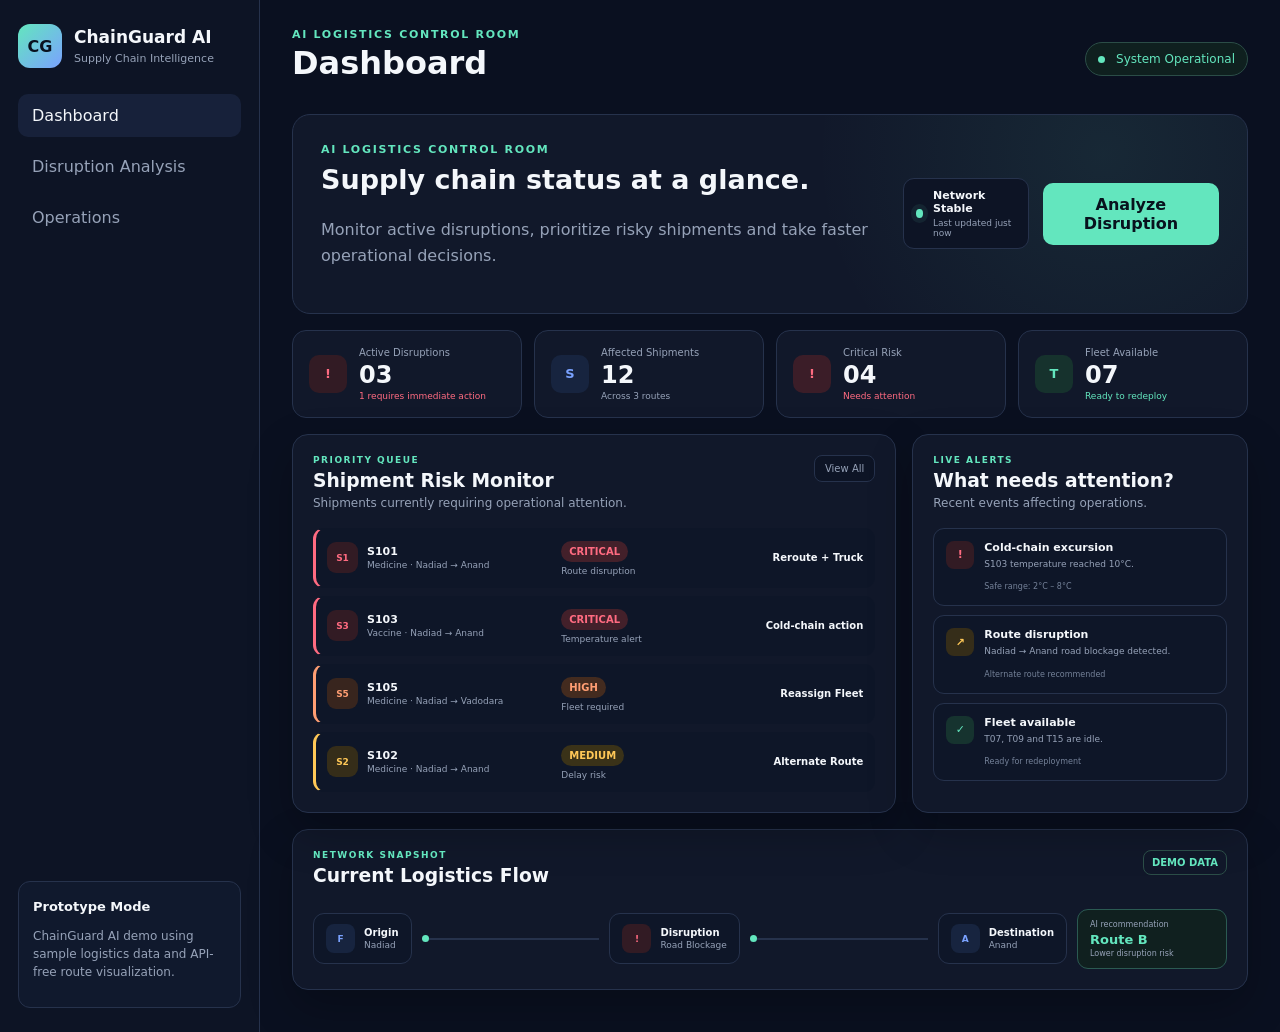
==== commit 8da026e9: "source code" ====
--- a/index.html
+++ b/index.html
@@ -1,1666 +1,1666 @@
-<!DOCTYPE html>
-<html lang="en">
-<head>
-
-  <meta charset="UTF-8">
-
-  <meta
-    name="viewport"
-    content="width=device-width, initial-scale=1.0"
-  >
-
-  <title>
-    ChainGuard AI
-  </title>
-
-  <link
-    rel="stylesheet"
-    href="style.css"
-  >
-
-</head>
-
-<body>
-
-  <div class="app-shell">
-
-    <!-- ================= SIDEBAR ================= -->
-
-    <aside class="sidebar">
-
-      <div class="brand">
-
-        <div class="brand-icon">
-          CG
-        </div>
-
-        <div>
-
-          <h2>
-            ChainGuard AI
-          </h2>
-
-          <span>
-            Supply Chain Intelligence
-          </span>
-
-        </div>
-
-      </div>
-
-
-      <nav class="nav">
-
-        <button
-          class="nav-item active"
-          data-section="dashboard"
-        >
-          Dashboard
-        </button>
-
-
-        <button
-          class="nav-item"
-          data-section="analysis"
-        >
-          Disruption Analysis
-        </button>
-
-
-        <button
-          class="nav-item"
-          data-section="operations"
-        >
-          Operations
-        </button>
-
-      </nav>
-
-
-      <div class="sidebar-note">
-
-        <strong>
-          Prototype Mode
-        </strong>
-
-        <p>
-          ChainGuard AI demo using sample
-          logistics data and API-free route
-          visualization.
-        </p>
-
-      </div>
-
-    </aside>
-
-
-    <!-- ================= MAIN ================= -->
-
-    <main class="main-content">
-
-
-      <!-- ================= TOPBAR ================= -->
-
-      <header class="topbar">
-
-        <div>
-
-          <p class="eyebrow">
-            AI LOGISTICS CONTROL ROOM
-          </p>
-
-          <h1 id="page-title">
-            Dashboard
-          </h1>
-
-        </div>
-
-
-        <div class="status-pill">
-
-          <span></span>
-
-          System Operational
-
-        </div>
-
-      </header>
-
-
-      <!-- =====================================================
-           DASHBOARD
-           ===================================================== -->
-
-      <section
-  id="dashboard"
-  class="page-section active-section"
->
-
-  <!-- COMMAND HEADER -->
-
-  <div class="command-hero">
-
-    <div class="hero-copy">
-
-      <div class="eyebrow">
-        AI LOGISTICS CONTROL ROOM
-      </div>
-
-      <h2>
-        Supply chain status at a glance.
-      </h2>
-
-      <p>
-        Monitor active disruptions, prioritize risky
-        shipments and take faster operational decisions.
-      </p>
-
-    </div>
-
-    <div class="hero-actions">
-
-      <div class="system-status">
-        <span class="status-dot"></span>
-
-        <div>
-          <strong>
-            Network Stable
-          </strong>
-
-          <small>
-            Last updated just now
-          </small>
-        </div>
-
-      </div>
-
-      <button
-        class="primary-btn"
-        id="open-analysis"
-      >
-        Analyze Disruption
-      </button>
-
-    </div>
-
-  </div>
-
-
-  <!-- KEY METRICS -->
-
-  <div class="command-metrics">
-
-    <div class="command-stat">
-
-      <div class="stat-icon danger-icon">
-        !
-      </div>
-
-      <div>
-
-        <span>
-          Active Disruptions
-        </span>
-
-        <strong>
-          03
-        </strong>
-
-        <small class="danger-text">
-          1 requires immediate action
-        </small>
-
-      </div>
-
-    </div>
-
-
-    <div class="command-stat">
-
-      <div class="stat-icon shipment-icon">
-        S
-      </div>
-
-      <div>
-
-        <span>
-          Affected Shipments
-        </span>
-
-        <strong>
-          12
-        </strong>
-
-        <small>
-          Across 3 routes
-        </small>
-
-      </div>
-
-    </div>
-
-
-    <div class="command-stat">
-
-      <div class="stat-icon critical-icon">
-        !
-      </div>
-
-      <div>
-
-        <span>
-          Critical Risk
-        </span>
-
-        <strong>
-          04
-        </strong>
-
-        <small class="danger-text">
-          Needs attention
-        </small>
-
-      </div>
-
-    </div>
-
-
-    <div class="command-stat">
-
-      <div class="stat-icon fleet-icon">
-        T
-      </div>
-
-      <div>
-
-        <span>
-          Fleet Available
-        </span>
-
-        <strong>
-          07
-        </strong>
-
-        <small class="success-text">
-          Ready to redeploy
-        </small>
-
-      </div>
-
-    </div>
-
-  </div>
-
-
-  <!-- MAIN CONTROL GRID -->
-
-  <div class="dashboard-control-grid">
-
-
-    <!-- SHIPMENT PRIORITY -->
-
-    <div class="panel shipment-panel">
-
-      <div class="panel-header enhanced-header">
-
-        <div>
-
-          <span class="section-label">
-            PRIORITY QUEUE
-          </span>
-
-          <h3>
-            Shipment Risk Monitor
-          </h3>
-
-          <p>
-            Shipments currently requiring operational attention.
-          </p>
-
-        </div>
-
-        <button class="mini-btn">
-          View All
-        </button>
-
-      </div>
-
-
-      <div class="priority-list">
-
-        <div class="priority-row critical-row">
-
-          <div class="shipment-id">
-            <span class="shipment-marker critical-marker">
-              S1
-            </span>
-
-            <div>
-              <strong>
-                S101
-              </strong>
-
-              <small>
-                Medicine • Nadiad → Anand
-              </small>
-            </div>
-          </div>
-
-
-          <div class="priority-reason">
-            <span class="risk-badge critical">
-              CRITICAL
-            </span>
-
-            <small>
-              Route disruption
-            </small>
-          </div>
-
-
-          <div class="priority-action">
-            Reroute + Truck
-          </div>
-
-        </div>
-
-
-        <div class="priority-row critical-row">
-
-          <div class="shipment-id">
-            <span class="shipment-marker critical-marker">
-              S3
-            </span>
-
-            <div>
-              <strong>
-                S103
-              </strong>
-
-              <small>
-                Vaccine • Nadiad → Anand
-              </small>
-            </div>
-          </div>
-
-
-          <div class="priority-reason">
-
-            <span class="risk-badge critical">
-              CRITICAL
-            </span>
-
-            <small>
-              Temperature alert
-            </small>
-
-          </div>
-
-
-          <div class="priority-action">
-            Cold-chain action
-          </div>
-
-        </div>
-
-
-        <div class="priority-row high-row">
-
-          <div class="shipment-id">
-
-            <span class="shipment-marker high-marker">
-              S5
-            </span>
-
-            <div>
-
-              <strong>
-                S105
-              </strong>
-
-              <small>
-                Medicine • Nadiad → Vadodara
-              </small>
-
-            </div>
-
-          </div>
-
-
-          <div class="priority-reason">
-
-            <span class="risk-badge high">
-              HIGH
-            </span>
-
-            <small>
-              Fleet required
-            </small>
-
-          </div>
-
-
-          <div class="priority-action">
-            Reassign Fleet
-          </div>
-
-        </div>
-
-
-        <div class="priority-row medium-row">
-
-          <div class="shipment-id">
-
-            <span class="shipment-marker medium-marker">
-              S2
-            </span>
-
-            <div>
-
-              <strong>
-                S102
-              </strong>
-
-              <small>
-                Medicine • Nadiad → Anand
-              </small>
-
-            </div>
-
-          </div>
-
-
-          <div class="priority-reason">
-
-            <span class="risk-badge medium">
-              MEDIUM
-            </span>
-
-            <small>
-              Delay risk
-            </small>
-
-          </div>
-
-
-          <div class="priority-action">
-            Alternate Route
-          </div>
-
-        </div>
-
-      </div>
-
-    </div>
-
-
-    <!-- LIVE ALERTS -->
-
-    <div class="panel alert-panel">
-
-      <div class="panel-header enhanced-header">
-
-        <div>
-
-          <span class="section-label">
-            LIVE ALERTS
-          </span>
-
-          <h3>
-            What needs attention?
-          </h3>
-
-          <p>
-            Recent events affecting operations.
-          </p>
-
-        </div>
-
-      </div>
-
-
-      <div class="live-alert-stack">
-
-
-        <div class="live-alert critical-alert">
-
-          <div class="alert-symbol">
-            !
-          </div>
-
-          <div>
-
-            <strong>
-              Cold-chain excursion
-            </strong>
-
-            <p>
-              S103 temperature reached 10°C.
-            </p>
-
-            <small>
-              Safe range: 2°C – 8°C
-            </small>
-
-          </div>
-
-        </div>
-
-
-        <div class="live-alert warning-alert">
-
-          <div class="alert-symbol">
-            ↗
-          </div>
-
-          <div>
-
-            <strong>
-              Route disruption
-            </strong>
-
-            <p>
-              Nadiad → Anand road blockage detected.
-            </p>
-
-            <small>
-              Alternate route recommended
-            </small>
-
-          </div>
-
-        </div>
-
-
-        <div class="live-alert success-alert">
-
-          <div class="alert-symbol">
-            ✓
-          </div>
-
-          <div>
-
-            <strong>
-              Fleet available
-            </strong>
-
-            <p>
-              T07, T09 and T15 are idle.
-            </p>
-
-            <small>
-              Ready for redeployment
-            </small>
-
-          </div>
-
-        </div>
-
-      </div>
-
-    </div>
-
-  </div>
-
-
-  <!-- NETWORK SNAPSHOT -->
-
-  <div class="panel network-panel">
-
-    <div class="panel-header enhanced-header">
-
-      <div>
-
-        <span class="section-label">
-          NETWORK SNAPSHOT
-        </span>
-
-        <h3>
-          Current Logistics Flow
-        </h3>
-
-      </div>
-
-      <span class="panel-tag">
-        DEMO DATA
-      </span>
-
-    </div>
-
-
-    <div class="network-flow">
-
-      <div class="network-node">
-
-        <div class="node-icon">
-          F
-        </div>
-
-        <div>
-
-          <strong>
-            Origin
-          </strong>
-
-          <span>
-            Nadiad
-          </span>
-
-        </div>
-
-      </div>
-
-
-      <div class="network-line">
-        <span></span>
-      </div>
-
-
-      <div class="network-node disruption-node">
-
-        <div class="node-icon">
-          !
-        </div>
-
-        <div>
-
-          <strong>
-            Disruption
-          </strong>
-
-          <span>
-            Road Blockage
-          </span>
-
-        </div>
-
-      </div>
-
-
-      <div class="network-line">
-        <span></span>
-      </div>
-
-
-      <div class="network-node">
-
-        <div class="node-icon">
-          A
-        </div>
-
-        <div>
-
-          <strong>
-            Destination
-          </strong>
-
-          <span>
-            Anand
-          </span>
-
-        </div>
-
-      </div>
-
-
-      <div class="network-summary">
-
-        <span>
-          AI recommendation
-        </span>
-
-        <strong>
-          Route B
-        </strong>
-
-        <small>
-          Lower disruption risk
-        </small>
-
-      </div>
-
-    </div>
-
-  </div>
-
-  </section>
-      <!-- =====================================================
-           DISRUPTION ANALYSIS
-           ===================================================== -->
-
-      <section
-        id="analysis"
-        class="page-section"
-      >
-
-
-        <div class="section-heading">
-
-          <p class="eyebrow">
-            DISRUPTION INTELLIGENCE
-          </p>
-
-          <h2>
-            Analyze a New Disruption
-          </h2>
-
-          <p>
-            Select the cities, enter the disruption details,
-            and provide the current shipment temperature.
-          </p>
-
-        </div>
-
-
-        <div class="content-grid">
-
-
-          <!-- INPUT + FLEET UTILISATION STACK -->
-
-          <div class="analysis-left-stack">
-
-            <!-- INPUT PANEL -->
-
-            <div class="panel analysis-input-panel">
-
-
-              <div class="form-grid">
-
-
-              <!-- ORIGIN -->
-
-              <label>
-
-                Origin City
-
-                <select id="origin">
-                </select>
-
-              </label>
-
-
-              <!-- DESTINATION -->
-
-              <label>
-
-                Destination City
-
-                <select id="destination">
-                </select>
-
-              </label>
-
-
-              <!-- DISRUPTION -->
-
-              <label>
-
-                Disruption
-
-                <select id="disruption">
-
-                  <option>
-                    Road Blockage
-                  </option>
-
-                  <option>
-                    Heavy Weather
-                  </option>
-
-                  <option>
-                    Vehicle Breakdown
-                  </option>
-
-                  <option>
-                    Port Strike
-                  </option>
-
-                  <option>
-                    Traffic Congestion
-                  </option>
-
-                  <option>
-                    Route Closure
-                  </option>
-
-                  <option>
-                    Other Supply Disruption
-                  </option>
-
-                </select>
-
-              </label>
-
-
-              <!-- SEVERITY -->
-
-              <label>
-
-                Severity
-
-                <select id="severity">
-
-                  <option>
-                    High
-                  </option>
-
-                  <option>
-                    Critical
-                  </option>
-
-                  <option>
-                    Medium
-                  </option>
-
-                  <option>
-                    Low
-                  </option>
-
-                </select>
-
-              </label>
-
-
-              <!-- AVAILABLE TRUCKS -->
-
-              <label>
-
-                Available Trucks
-
-                <input
-                  id="trucks"
-                  type="number"
-                  min="0"
-                  value="2"
-                >
-
-              </label>
-
-
-              <!-- SHIPMENT TYPE -->
-
-              <label>
-
-                Shipment Type
-
-                <select id="shipment-type">
-
-                  <option value="Medicine">
-                    Medicine
-                  </option>
-
-                  <option value="Vaccine">
-                    Vaccine
-                  </option>
-
-                  <option value="Food">
-                    Food / Perishable
-                  </option>
-
-                  <option value="General">
-                    General Cargo
-                  </option>
-
-                </select>
-
-              </label>
-
-
-              <!-- CURRENT TEMPERATURE -->
-
-              <label>
-
-                Current Shipment Temperature (°C)
-
-                <input
-                  id="temperature"
-                  type="number"
-                  step="0.1"
-                  value="6"
-                >
-
-              </label>
-
-
-              <!-- MIN TEMP -->
-
-              <label>
-
-                Minimum Safe Temperature (°C)
-
-                <input
-                  id="temp-min"
-                  type="number"
-                  step="0.1"
-                  value="2"
-                >
-
-              </label>
-
-
-              <!-- MAX TEMP -->
-
-              <label>
-
-                Maximum Safe Temperature (°C)
-
-                <input
-                  id="temp-max"
-                  type="number"
-                  step="0.1"
-                  value="8"
-                >
-
-              </label>
-
-            </div>
-
-
-            <!-- TEMP INFO -->
-
-            <div class="temperature-helper">
-
-              <div class="temperature-icon">
-                🌡️
-              </div>
-
-              <div>
-
-                <strong>
-                  Cold-Chain Check
-                </strong>
-
-                <p>
-                  The system compares the current shipment
-                  temperature with the safe temperature range.
-                </p>
-
-              </div>
-
-            </div>
-
-
-            <!-- ANALYZE -->
-
-            <button
-              class="primary-btn"
-              id="analyze-btn"
-            >
-
-              Analyze with AI
-
-            </button>
-
-            </div>
-
-
-            <!-- FLEET UTILISATION OVERVIEW -->
-
-            <div class="panel fleet-overview-panel">
-
-              <div class="panel-header enhanced-header">
-
-                <div>
-                  <span class="section-label">FLEET INTELLIGENCE</span>
-                  <h3>Fleet Utilisation Overview</h3>
-                  <p>Current asset allocation across the demo network.</p>
-                </div>
-
-                <span class="panel-tag">OPTIMIZER</span>
-
-              </div>
-
-              <div class="fleet-overview-grid">
-
-                <div
-                  class="fleet-donut"
-                  id="fleet-utilization-chart"
-                  style="--utilization: 42%"
-                  aria-label="Fleet utilization 42 percent"
-                >
-                  <div class="fleet-donut-center">
-                    <strong id="fleet-utilization-value">42%</strong>
-                    <span>Utilised</span>
-                  </div>
-                </div>
-
-                <div class="fleet-overview-stats">
-
-                  <div class="fleet-stat-card active">
-                    <span class="fleet-stat-dot"></span>
-                    <div>
-                      <strong id="fleet-active-count">05</strong>
-                      <small>In Transit</small>
-                    </div>
-                  </div>
-
-                  <div class="fleet-stat-card idle">
-                    <span class="fleet-stat-dot"></span>
-                    <div>
-                      <strong id="fleet-idle-count">07</strong>
-                      <small>Available</small>
-                    </div>
-                  </div>
-
-                  <div class="fleet-stat-card total">
-                    <span class="fleet-stat-dot"></span>
-                    <div>
-                      <strong id="fleet-total-count">12</strong>
-                      <small>Total Fleet</small>
-                    </div>
-                  </div>
-
-                </div>
-
-              </div>
-
-              <div class="fleet-optimization-note">
-                <div class="fleet-note-icon">↗</div>
-                <div>
-                  <strong>AI utilisation opportunity</strong>
-                  <p>
-                    7 available trucks can be redeployed to reduce idle capacity
-                    during active disruptions.
-                  </p>
-                </div>
-              </div>
-
-            </div>
-
-            <!-- AI EXPLANATION -->
-
-            <div class="panel ai-explanation-panel" id="ai-explanation-panel">
-
-              <div class="ai-explanation-glow"></div>
-
-              <div class="ai-explanation-header">
-
-                <div class="ai-explanation-title-wrap">
-                  <div class="ai-explanation-icon">✦</div>
-                  <div>
-                    <span class="section-label">AI DECISION TRACE</span>
-                    <h3>Why did AI choose this route?</h3>
-                    <p>
-                      A quick explanation of the factors influencing the recommendation.
-                    </p>
-                  </div>
-                </div>
-
-                <div class="ai-confidence-badge">
-                  <span>Confidence</span>
-                  <strong id="ai-confidence-value">—</strong>
-                </div>
-
-              </div>
-
-              <div class="ai-route-summary">
-                <div>
-                  <span class="ai-summary-label">Recommended route</span>
-                  <strong id="ai-explanation-route">Awaiting analysis</strong>
-                </div>
-                <span class="ai-route-pill" id="ai-explanation-risk">READY</span>
-              </div>
-
-              <div class="ai-reason-grid" id="ai-reason-grid">
-                <div class="ai-reason-item muted">
-                  <span class="ai-reason-check">•</span>
-                  <div>
-                    <strong>Route efficiency</strong>
-                    <p>Run the analysis to compare time and distance.</p>
-                  </div>
-                </div>
-
-                <div class="ai-reason-item muted">
-                  <span class="ai-reason-check">•</span>
-                  <div>
-                    <strong>Fleet availability</strong>
-                    <p>Your available-truck input will be considered.</p>
-                  </div>
-                </div>
-
-                <div class="ai-reason-item muted">
-                  <span class="ai-reason-check">•</span>
-                  <div>
-                    <strong>Shipment safety</strong>
-                    <p>Temperature and shipment type affect the decision.</p>
-                  </div>
-                </div>
-
-                <div class="ai-reason-item muted">
-                  <span class="ai-reason-check">•</span>
-                  <div>
-                    <strong>Disruption risk</strong>
-                    <p>Severity and disruption type shape the route priority.</p>
-                  </div>
-                </div>
-              </div>
-
-              <div class="ai-bottom-strip">
-                <div class="ai-confidence-meter-wrap">
-                  <div class="ai-meter-label">
-                    <span>Decision confidence</span>
-                    <strong id="ai-confidence-label">Ready</strong>
-                  </div>
-                  <div class="ai-confidence-meter">
-                    <span id="ai-confidence-bar"></span>
-                  </div>
-                </div>
-
-                <div class="ai-saving-card">
-                  <span>Estimated operational saving</span>
-                  <strong id="ai-estimated-saving">₹ —</strong>
-                  <small>Prototype estimate</small>
-                </div>
-              </div>
-
-            </div>
-
-          </div>
-
-
-          <!-- RESULT PANEL -->
-
-          <div class="panel result-panel">
-
-            <div class="panel-header">
-
-              <div>
-
-                <h3>
-                  AI Analysis
-                </h3>
-
-                <p>
-                  Risk, route and temperature recommendations.
-                </p>
-
-              </div>
-
-            </div>
-
-
-            <div
-              id="analysis-result"
-              class="empty-state"
-            >
-
-              Select your route and shipment details,
-              then click
-
-              <strong>
-                Analyze with AI
-              </strong>.
-
-            </div>
-
-          </div>
-
-        </div>
-
-      </section>
-
-
-      <!-- =====================================================
-           OPERATIONS
-           ===================================================== -->
-
-      <section
-  id="operations"
-  class="page-section"
->
-
-
-  <div class="section-heading">
-
-    <p class="eyebrow">
-      OPERATIONS CONTROL
-    </p>
-
-    <h2>
-      Fleet & Cold-Chain Operations
-    </h2>
-
-    <p>
-      Manage available assets and monitor shipments
-      requiring temperature-controlled handling.
-    </p>
-
-  </div>
-
-
-  <!-- OPERATIONS SUMMARY -->
-
-  <div class="operations-summary">
-
-    <div class="operations-kpi">
-
-      <span>
-        Available Assets
-      </span>
-
-      <strong>
-        07
-      </strong>
-
-      <small class="success-text">
-        Ready now
-      </small>
-
-    </div>
-
-
-    <div class="operations-kpi">
-
-      <span>
-        In Transit
-      </span>
-
-      <strong>
-        05
-      </strong>
-
-      <small>
-        Active journeys
-      </small>
-
-    </div>
-
-
-    <div class="operations-kpi">
-
-      <span>
-        Cold-Chain Alerts
-      </span>
-
-      <strong class="danger-text">
-        02
-      </strong>
-
-      <small class="danger-text">
-        Immediate review
-      </small>
-
-    </div>
-
-
-    <div class="operations-kpi">
-
-      <span>
-        Recommended Actions
-      </span>
-
-      <strong>
-        04
-      </strong>
-
-      <small>
-        AI generated
-      </small>
-
-    </div>
-
-  </div>
-
-
-  <div class="operations-grid">
-
-
-    <!-- FLEET -->
-
-    <div class="panel fleet-control-panel">
-
-      <div class="panel-header enhanced-header">
-
-        <div>
-
-          <span class="section-label">
-            FLEET UTILISATION
-          </span>
-
-          <h3>
-            Available Vehicles
-          </h3>
-
-          <p>
-            Assets that can be redeployed immediately.
-          </p>
-
-        </div>
-
-        <span class="panel-tag">
-          7 AVAILABLE
-        </span>
-
-      </div>
-
-
-      <div class="fleet-control-list">
-
-
-        <div class="fleet-control-row recommended-fleet">
-
-          <div class="fleet-avatar">
-            T07
-          </div>
-
-          <div class="fleet-info">
-
-            <strong>
-              Truck T07
-            </strong>
-
-            <span>
-              Idle • Capacity 2.5T
-            </span>
-
-          </div>
-
-          <div class="fleet-route">
-
-            <small>
-              AI suggests
-            </small>
-
-            <strong>
-              S101
-            </strong>
-
-          </div>
-
-          <span class="fleet-status available">
-            AVAILABLE
-          </span>
-
-        </div>
-
-
-        <div class="fleet-control-row">
-
-          <div class="fleet-avatar">
-            T09
-          </div>
-
-          <div class="fleet-info">
-
-            <strong>
-              Truck T09
-            </strong>
-
-            <span>
-              Idle • Capacity 4T
-            </span>
-
-          </div>
-
-          <div class="fleet-route">
-
-            <small>
-              Status
-            </small>
-
-            <strong>
-              Standby
-            </strong>
-
-          </div>
-
-          <span class="fleet-status available">
-            AVAILABLE
-          </span>
-
-        </div>
-
-
-        <div class="fleet-control-row">
-
-          <div class="fleet-avatar">
-            T12
-          </div>
-
-          <div class="fleet-info">
-
-            <strong>
-              Truck T12
-            </strong>
-
-            <span>
-              In transit • Anand
-            </span>
-
-          </div>
-
-          <div class="fleet-route">
-
-            <small>
-              Shipment
-            </small>
-
-            <strong>
-              S102
-            </strong>
-
-          </div>
-
-          <span class="fleet-status transit">
-            IN TRANSIT
-          </span>
-
-        </div>
-
-
-        <div class="fleet-control-row">
-
-          <div class="fleet-avatar">
-            T15
-          </div>
-
-          <div class="fleet-info">
-
-            <strong>
-              Truck T15
-            </strong>
-
-            <span>
-              Idle • Capacity 3T
-            </span>
-
-          </div>
-
-          <div class="fleet-route">
-
-            <small>
-              Status
-            </small>
-
-            <strong>
-              Standby
-            </strong>
-
-          </div>
-
-          <span class="fleet-status available">
-            AVAILABLE
-          </span>
-
-        </div>
-
-      </div>
-
-    </div>
-
-
-    <!-- COLD CHAIN -->
-
-    <div class="panel cold-chain-panel">
-
-      <div class="panel-header enhanced-header">
-
-        <div>
-
-          <span class="section-label">
-            COLD-CHAIN MONITOR
-          </span>
-
-          <h3>
-            Shipment Temperature
-          </h3>
-
-          <p>
-            Real-time demo sensor view.
-          </p>
-
-        </div>
-
-        <span class="risk-badge critical">
-          2 ALERTS
-        </span>
-
-      </div>
-
-
-      <div class="cold-chain-main">
-
-
-        <div class="temperature-main">
-
-          <div>
-
-            <span>
-              Shipment S103
-            </span>
-
-            <strong>
-              10°C
-            </strong>
-
-            <small>
-              Current temperature
-            </small>
-
-          </div>
-
-
-          <div class="temperature-status-ring">
-
-            <span>
-              !
-            </span>
-
-          </div>
-
-        </div>
-
-
-        <div class="safe-range-bar">
-
-          <div class="safe-range-labels">
-
-            <span>
-              Safe range
-            </span>
-
-            <strong>
-              2°C – 8°C
-            </strong>
-
-          </div>
-
-
-          <div class="range-track">
-
-            <div class="safe-range-zone"></div>
-
-            <div class="temperature-indicator"></div>
-
-          </div>
-
-        </div>
-
-
-        <div class="temperature-history">
-
-          <span>2°C</span>
-          <span>4°C</span>
-          <span>5°C</span>
-          <span>7°C</span>
-          <span class="danger-temp">
-            10°C
-          </span>
-
-        </div>
-
-
-        <div class="cold-action">
-
-          <div>
-
-            <strong>
-              AI Action Required
-            </strong>
-
-            <p>
-              Temperature has crossed the safe range.
-              Shipment should be prioritized for
-              controlled handling.
-            </p>
-
-          </div>
-
-          <button class="route-action-btn">
-            Review Shipment
-          </button>
-
-        </div>
-
-      </div>
-
-    </div>
-
-  </div>
-
-
-  <!-- OPERATIONS RECOMMENDATION -->
-
-  <div class="panel operations-recommendation">
-
-    <div class="recommendation-icon">
-      AI
-    </div>
-
-    <div>
-
-      <span class="section-label">
-        OPERATIONS ASSISTANT
-      </span>
-
-      <h3>
-        Recommended next actions
-      </h3>
-
-      <p>
-        Prioritize S103 for cold-chain intervention,
-        assign T07 to S101, and review Route B for
-        the Nadiad → Anand disruption.
-      </p>
-
-    </div>
-
-<button
-  class="primary-btn"
-  id="open-analysis-operations"
->
-  Review Disruption
-</button>
-
-  </div>
-
-
-</section>
-
-
-  <!-- JAVASCRIPT -->
-
-  <script src="script.js"></script>
-
-</body>
-</html>
+<!DOCTYPE html>
+<html lang="en">
+<head>
+
+  <meta charset="UTF-8">
+
+  <meta
+    name="viewport"
+    content="width=device-width, initial-scale=1.0"
+  >
+
+  <title>
+    ChainGuard AI
+  </title>
+
+  <link
+    rel="stylesheet"
+    href="style.css"
+  >
+
+</head>
+
+<body>
+
+  <div class="app-shell">
+
+    <!-- ================= SIDEBAR ================= -->
+
+    <aside class="sidebar">
+
+      <div class="brand">
+
+        <div class="brand-icon">
+          CG
+        </div>
+
+        <div>
+
+          <h2>
+            ChainGuard AI
+          </h2>
+
+          <span>
+            Supply Chain Intelligence
+          </span>
+
+        </div>
+
+      </div>
+
+
+      <nav class="nav">
+
+        <button
+          class="nav-item active"
+          data-section="dashboard"
+        >
+          Dashboard
+        </button>
+
+
+        <button
+          class="nav-item"
+          data-section="analysis"
+        >
+          Disruption Analysis
+        </button>
+
+
+        <button
+          class="nav-item"
+          data-section="operations"
+        >
+          Operations
+        </button>
+
+      </nav>
+
+
+      <div class="sidebar-note">
+
+        <strong>
+          Prototype Mode
+        </strong>
+
+        <p>
+          ChainGuard AI demo using sample
+          logistics data and API-free route
+          visualization.
+        </p>
+
+      </div>
+
+    </aside>
+
+
+    <!-- ================= MAIN ================= -->
+
+    <main class="main-content">
+
+
+      <!-- ================= TOPBAR ================= -->
+
+      <header class="topbar">
+
+        <div>
+
+          <p class="eyebrow">
+            AI LOGISTICS CONTROL ROOM
+          </p>
+
+          <h1 id="page-title">
+            Dashboard
+          </h1>
+
+        </div>
+
+
+        <div class="status-pill">
+
+          <span></span>
+
+          System Operational
+
+        </div>
+
+      </header>
+
+
+      <!-- =====================================================
+           DASHBOARD
+           ===================================================== -->
+
+      <section
+  id="dashboard"
+  class="page-section active-section"
+>
+
+  <!-- COMMAND HEADER -->
+
+  <div class="command-hero">
+
+    <div class="hero-copy">
+
+      <div class="eyebrow">
+        AI LOGISTICS CONTROL ROOM
+      </div>
+
+      <h2>
+        Supply chain status at a glance.
+      </h2>
+
+      <p>
+        Monitor active disruptions, prioritize risky
+        shipments and take faster operational decisions.
+      </p>
+
+    </div>
+
+    <div class="hero-actions">
+
+      <div class="system-status">
+        <span class="status-dot"></span>
+
+        <div>
+          <strong>
+            Network Stable
+          </strong>
+
+          <small>
+            Last updated just now
+          </small>
+        </div>
+
+      </div>
+
+      <button
+        class="primary-btn"
+        id="open-analysis"
+      >
+        Analyze Disruption
+      </button>
+
+    </div>
+
+  </div>
+
+
+  <!-- KEY METRICS -->
+
+  <div class="command-metrics">
+
+    <div class="command-stat">
+
+      <div class="stat-icon danger-icon">
+        !
+      </div>
+
+      <div>
+
+        <span>
+          Active Disruptions
+        </span>
+
+        <strong>
+          03
+        </strong>
+
+        <small class="danger-text">
+          1 requires immediate action
+        </small>
+
+      </div>
+
+    </div>
+
+
+    <div class="command-stat">
+
+      <div class="stat-icon shipment-icon">
+        S
+      </div>
+
+      <div>
+
+        <span>
+          Affected Shipments
+        </span>
+
+        <strong>
+          12
+        </strong>
+
+        <small>
+          Across 3 routes
+        </small>
+
+      </div>
+
+    </div>
+
+
+    <div class="command-stat">
+
+      <div class="stat-icon critical-icon">
+        !
+      </div>
+
+      <div>
+
+        <span>
+          Critical Risk
+        </span>
+
+        <strong>
+          04
+        </strong>
+
+        <small class="danger-text">
+          Needs attention
+        </small>
+
+      </div>
+
+    </div>
+
+
+    <div class="command-stat">
+
+      <div class="stat-icon fleet-icon">
+        T
+      </div>
+
+      <div>
+
+        <span>
+          Fleet Available
+        </span>
+
+        <strong>
+          07
+        </strong>
+
+        <small class="success-text">
+          Ready to redeploy
+        </small>
+
+      </div>
+
+    </div>
+
+  </div>
+
+
+  <!-- MAIN CONTROL GRID -->
+
+  <div class="dashboard-control-grid">
+
+
+    <!-- SHIPMENT PRIORITY -->
+
+    <div class="panel shipment-panel">
+
+      <div class="panel-header enhanced-header">
+
+        <div>
+
+          <span class="section-label">
+            PRIORITY QUEUE
+          </span>
+
+          <h3>
+            Shipment Risk Monitor
+          </h3>
+
+          <p>
+            Shipments currently requiring operational attention.
+          </p>
+
+        </div>
+
+        <button class="mini-btn">
+          View All
+        </button>
+
+      </div>
+
+
+      <div class="priority-list">
+
+        <div class="priority-row critical-row">
+
+          <div class="shipment-id">
+            <span class="shipment-marker critical-marker">
+              S1
+            </span>
+
+            <div>
+              <strong>
+                S101
+              </strong>
+
+              <small>
+                Medicine · Nadiad → Anand
+              </small>
+            </div>
+          </div>
+
+
+          <div class="priority-reason">
+            <span class="risk-badge critical">
+              CRITICAL
+            </span>
+
+            <small>
+              Route disruption
+            </small>
+          </div>
+
+
+          <div class="priority-action">
+            Reroute + Truck
+          </div>
+
+        </div>
+
+
+        <div class="priority-row critical-row">
+
+          <div class="shipment-id">
+            <span class="shipment-marker critical-marker">
+              S3
+            </span>
+
+            <div>
+              <strong>
+                S103
+              </strong>
+
+              <small>
+                Vaccine · Nadiad → Anand
+              </small>
+            </div>
+          </div>
+
+
+          <div class="priority-reason">
+
+            <span class="risk-badge critical">
+              CRITICAL
+            </span>
+
+            <small>
+              Temperature alert
+            </small>
+
+          </div>
+
+
+          <div class="priority-action">
+            Cold-chain action
+          </div>
+
+        </div>
+
+
+        <div class="priority-row high-row">
+
+          <div class="shipment-id">
+
+            <span class="shipment-marker high-marker">
+              S5
+            </span>
+
+            <div>
+
+              <strong>
+                S105
+              </strong>
+
+              <small>
+                Medicine · Nadiad → Vadodara
+              </small>
+
+            </div>
+
+          </div>
+
+
+          <div class="priority-reason">
+
+            <span class="risk-badge high">
+              HIGH
+            </span>
+
+            <small>
+              Fleet required
+            </small>
+
+          </div>
+
+
+          <div class="priority-action">
+            Reassign Fleet
+          </div>
+
+        </div>
+
+
+        <div class="priority-row medium-row">
+
+          <div class="shipment-id">
+
+            <span class="shipment-marker medium-marker">
+              S2
+            </span>
+
+            <div>
+
+              <strong>
+                S102
+              </strong>
+
+              <small>
+                Medicine · Nadiad → Anand
+              </small>
+
+            </div>
+
+          </div>
+
+
+          <div class="priority-reason">
+
+            <span class="risk-badge medium">
+              MEDIUM
+            </span>
+
+            <small>
+              Delay risk
+            </small>
+
+          </div>
+
+
+          <div class="priority-action">
+            Alternate Route
+          </div>
+
+        </div>
+
+      </div>
+
+    </div>
+
+
+    <!-- LIVE ALERTS -->
+
+    <div class="panel alert-panel">
+
+      <div class="panel-header enhanced-header">
+
+        <div>
+
+          <span class="section-label">
+            LIVE ALERTS
+          </span>
+
+          <h3>
+            What needs attention?
+          </h3>
+
+          <p>
+            Recent events affecting operations.
+          </p>
+
+        </div>
+
+      </div>
+
+
+      <div class="live-alert-stack">
+
+
+        <div class="live-alert critical-alert">
+
+          <div class="alert-symbol">
+            !
+          </div>
+
+          <div>
+
+            <strong>
+              Cold-chain excursion
+            </strong>
+
+            <p>
+              S103 temperature reached 10°C.
+            </p>
+
+            <small>
+              Safe range: 2°C – 8°C
+            </small>
+
+          </div>
+
+        </div>
+
+
+        <div class="live-alert warning-alert">
+
+          <div class="alert-symbol">
+            ↗
+          </div>
+
+          <div>
+
+            <strong>
+              Route disruption
+            </strong>
+
+            <p>
+              Nadiad → Anand road blockage detected.
+            </p>
+
+            <small>
+              Alternate route recommended
+            </small>
+
+          </div>
+
+        </div>
+
+
+        <div class="live-alert success-alert">
+
+          <div class="alert-symbol">
+            ✓
+          </div>
+
+          <div>
+
+            <strong>
+              Fleet available
+            </strong>
+
+            <p>
+              T07, T09 and T15 are idle.
+            </p>
+
+            <small>
+              Ready for redeployment
+            </small>
+
+          </div>
+
+        </div>
+
+      </div>
+
+    </div>
+
+  </div>
+
+
+  <!-- NETWORK SNAPSHOT -->
+
+  <div class="panel network-panel">
+
+    <div class="panel-header enhanced-header">
+
+      <div>
+
+        <span class="section-label">
+          NETWORK SNAPSHOT
+        </span>
+
+        <h3>
+          Current Logistics Flow
+        </h3>
+
+      </div>
+
+      <span class="panel-tag">
+        DEMO DATA
+      </span>
+
+    </div>
+
+
+    <div class="network-flow">
+
+      <div class="network-node">
+
+        <div class="node-icon">
+          F
+        </div>
+
+        <div>
+
+          <strong>
+            Origin
+          </strong>
+
+          <span>
+            Nadiad
+          </span>
+
+        </div>
+
+      </div>
+
+
+      <div class="network-line">
+        <span></span>
+      </div>
+
+
+      <div class="network-node disruption-node">
+
+        <div class="node-icon">
+          !
+        </div>
+
+        <div>
+
+          <strong>
+            Disruption
+          </strong>
+
+          <span>
+            Road Blockage
+          </span>
+
+        </div>
+
+      </div>
+
+
+      <div class="network-line">
+        <span></span>
+      </div>
+
+
+      <div class="network-node">
+
+        <div class="node-icon">
+          A
+        </div>
+
+        <div>
+
+          <strong>
+            Destination
+          </strong>
+
+          <span>
+            Anand
+          </span>
+
+        </div>
+
+      </div>
+
+
+      <div class="network-summary">
+
+        <span>
+          AI recommendation
+        </span>
+
+        <strong>
+          Route B
+        </strong>
+
+        <small>
+          Lower disruption risk
+        </small>
+
+      </div>
+
+    </div>
+
+  </div>
+
+  </section>
+      <!-- =====================================================
+           DISRUPTION ANALYSIS
+           ===================================================== -->
+
+      <section
+        id="analysis"
+        class="page-section"
+      >
+
+
+        <div class="section-heading">
+
+          <p class="eyebrow">
+            DISRUPTION INTELLIGENCE
+          </p>
+
+          <h2>
+            Analyze a New Disruption
+          </h2>
+
+          <p>
+            Select the cities, enter the disruption details,
+            and provide the current shipment temperature.
+          </p>
+
+        </div>
+
+
+        <div class="content-grid">
+
+
+          <!-- INPUT + FLEET UTILISATION STACK -->
+
+          <div class="analysis-left-stack">
+
+            <!-- INPUT PANEL -->
+
+            <div class="panel analysis-input-panel">
+
+
+              <div class="form-grid">
+
+
+              <!-- ORIGIN -->
+
+              <label>
+
+                Origin City
+
+                <select id="origin">
+                </select>
+
+              </label>
+
+
+              <!-- DESTINATION -->
+
+              <label>
+
+                Destination City
+
+                <select id="destination">
+                </select>
+
+              </label>
+
+
+              <!-- DISRUPTION -->
+
+              <label>
+
+                Disruption
+
+                <select id="disruption">
+
+                  <option>
+                    Road Blockage
+                  </option>
+
+                  <option>
+                    Heavy Weather
+                  </option>
+
+                  <option>
+                    Vehicle Breakdown
+                  </option>
+
+                  <option>
+                    Port Strike
+                  </option>
+
+                  <option>
+                    Traffic Congestion
+                  </option>
+
+                  <option>
+                    Route Closure
+                  </option>
+
+                  <option>
+                    Other Supply Disruption
+                  </option>
+
+                </select>
+
+              </label>
+
+
+              <!-- SEVERITY -->
+
+              <label>
+
+                Severity
+
+                <select id="severity">
+
+                  <option>
+                    High
+                  </option>
+
+                  <option>
+                    Critical
+                  </option>
+
+                  <option>
+                    Medium
+                  </option>
+
+                  <option>
+                    Low
+                  </option>
+
+                </select>
+
+              </label>
+
+
+              <!-- AVAILABLE TRUCKS -->
+
+              <label>
+
+                Available Trucks
+
+                <input
+                  id="trucks"
+                  type="number"
+                  min="0"
+                  value="2"
+                >
+
+              </label>
+
+
+              <!-- SHIPMENT TYPE -->
+
+              <label>
+
+                Shipment Type
+
+                <select id="shipment-type">
+
+                  <option value="Medicine">
+                    Medicine
+                  </option>
+
+                  <option value="Vaccine">
+                    Vaccine
+                  </option>
+
+                  <option value="Food">
+                    Food / Perishable
+                  </option>
+
+                  <option value="General">
+                    General Cargo
+                  </option>
+
+                </select>
+
+              </label>
+
+
+              <!-- CURRENT TEMPERATURE -->
+
+              <label>
+
+                Current Shipment Temperature (°C)
+
+                <input
+                  id="temperature"
+                  type="number"
+                  step="0.1"
+                  value="6"
+                >
+
+              </label>
+
+
+              <!-- MIN TEMP -->
+
+              <label>
+
+                Minimum Safe Temperature (°C)
+
+                <input
+                  id="temp-min"
+                  type="number"
+                  step="0.1"
+                  value="2"
+                >
+
+              </label>
+
+
+              <!-- MAX TEMP -->
+
+              <label>
+
+                Maximum Safe Temperature (°C)
+
+                <input
+                  id="temp-max"
+                  type="number"
+                  step="0.1"
+                  value="8"
+                >
+
+              </label>
+
+            </div>
+
+
+            <!-- TEMP INFO -->
+
+            <div class="temperature-helper">
+
+              <div class="temperature-icon">
+                🌡️
+              </div>
+
+              <div>
+
+                <strong>
+                  Cold-Chain Check
+                </strong>
+
+                <p>
+                  The system compares the current shipment
+                  temperature with the safe temperature range.
+                </p>
+
+              </div>
+
+            </div>
+
+
+            <!-- ANALYZE -->
+
+            <button
+              class="primary-btn"
+              id="analyze-btn"
+            >
+
+              Analyze with AI
+
+            </button>
+
+            </div>
+
+
+            <!-- FLEET UTILISATION OVERVIEW -->
+
+            <div class="panel fleet-overview-panel">
+
+              <div class="panel-header enhanced-header">
+
+                <div>
+                  <span class="section-label">FLEET INTELLIGENCE</span>
+                  <h3>Fleet Utilisation Overview</h3>
+                  <p>Current asset allocation across the demo network.</p>
+                </div>
+
+                <span class="panel-tag">OPTIMIZER</span>
+
+              </div>
+
+              <div class="fleet-overview-grid">
+
+                <div
+                  class="fleet-donut"
+                  id="fleet-utilization-chart"
+                  style="--utilization: 42%"
+                  aria-label="Fleet utilization 42 percent"
+                >
+                  <div class="fleet-donut-center">
+                    <strong id="fleet-utilization-value">42%</strong>
+                    <span>Utilised</span>
+                  </div>
+                </div>
+
+                <div class="fleet-overview-stats">
+
+                  <div class="fleet-stat-card active">
+                    <span class="fleet-stat-dot"></span>
+                    <div>
+                      <strong id="fleet-active-count">05</strong>
+                      <small>In Transit</small>
+                    </div>
+                  </div>
+
+                  <div class="fleet-stat-card idle">
+                    <span class="fleet-stat-dot"></span>
+                    <div>
+                      <strong id="fleet-idle-count">07</strong>
+                      <small>Available</small>
+                    </div>
+                  </div>
+
+                  <div class="fleet-stat-card total">
+                    <span class="fleet-stat-dot"></span>
+                    <div>
+                      <strong id="fleet-total-count">12</strong>
+                      <small>Total Fleet</small>
+                    </div>
+                  </div>
+
+                </div>
+
+              </div>
+
+              <div class="fleet-optimization-note">
+                <div class="fleet-note-icon">↗</div>
+                <div>
+                  <strong>AI utilisation opportunity</strong>
+                  <p>
+                    7 available trucks can be redeployed to reduce idle capacity
+                    during active disruptions.
+                  </p>
+                </div>
+              </div>
+
+            </div>
+
+            <!-- AI EXPLANATION -->
+
+            <div class="panel ai-explanation-panel" id="ai-explanation-panel">
+
+              <div class="ai-explanation-glow"></div>
+
+              <div class="ai-explanation-header">
+
+                <div class="ai-explanation-title-wrap">
+                  <div class="ai-explanation-icon">✦</div>
+                  <div>
+                    <span class="section-label">AI DECISION TRACE</span>
+                    <h3>Why did AI choose this route?</h3>
+                    <p>
+                      A quick explanation of the factors influencing the recommendation.
+                    </p>
+                  </div>
+                </div>
+
+                <div class="ai-confidence-badge">
+                  <span>Confidence</span>
+                  <strong id="ai-confidence-value">—</strong>
+                </div>
+
+              </div>
+
+              <div class="ai-route-summary">
+                <div>
+                  <span class="ai-summary-label">Recommended route</span>
+                  <strong id="ai-explanation-route">Awaiting analysis</strong>
+                </div>
+                <span class="ai-route-pill" id="ai-explanation-risk">READY</span>
+              </div>
+
+              <div class="ai-reason-grid" id="ai-reason-grid">
+                <div class="ai-reason-item muted">
+                  <span class="ai-reason-check">•</span>
+                  <div>
+                    <strong>Route efficiency</strong>
+                    <p>Run the analysis to compare time and distance.</p>
+                  </div>
+                </div>
+
+                <div class="ai-reason-item muted">
+                  <span class="ai-reason-check">•</span>
+                  <div>
+                    <strong>Fleet availability</strong>
+                    <p>Your available-truck input will be considered.</p>
+                  </div>
+                </div>
+
+                <div class="ai-reason-item muted">
+                  <span class="ai-reason-check">•</span>
+                  <div>
+                    <strong>Shipment safety</strong>
+                    <p>Temperature and shipment type affect the decision.</p>
+                  </div>
+                </div>
+
+                <div class="ai-reason-item muted">
+                  <span class="ai-reason-check">•</span>
+                  <div>
+                    <strong>Disruption risk</strong>
+                    <p>Severity and disruption type shape the route priority.</p>
+                  </div>
+                </div>
+              </div>
+
+              <div class="ai-bottom-strip">
+                <div class="ai-confidence-meter-wrap">
+                  <div class="ai-meter-label">
+                    <span>Decision confidence</span>
+                    <strong id="ai-confidence-label">Ready</strong>
+                  </div>
+                  <div class="ai-confidence-meter">
+                    <span id="ai-confidence-bar"></span>
+                  </div>
+                </div>
+
+                <div class="ai-saving-card">
+                  <span>Estimated operational saving</span>
+                  <strong id="ai-estimated-saving">₹ —</strong>
+                  <small>Prototype estimate</small>
+                </div>
+              </div>
+
+            </div>
+
+          </div>
+
+
+          <!-- RESULT PANEL -->
+
+          <div class="panel result-panel">
+
+            <div class="panel-header">
+
+              <div>
+
+                <h3>
+                  AI Analysis
+                </h3>
+
+                <p>
+                  Risk, route and temperature recommendations.
+                </p>
+
+              </div>
+
+            </div>
+
+
+            <div
+              id="analysis-result"
+              class="empty-state"
+            >
+
+              Select your route and shipment details,
+              then click
+
+              <strong>
+                Analyze with AI
+              </strong>.
+
+            </div>
+
+          </div>
+
+        </div>
+
+      </section>
+
+
+      <!-- =====================================================
+           OPERATIONS
+           ===================================================== -->
+
+      <section
+  id="operations"
+  class="page-section"
+>
+
+
+  <div class="section-heading">
+
+    <p class="eyebrow">
+      OPERATIONS CONTROL
+    </p>
+
+    <h2>
+      Fleet & Cold-Chain Operations
+    </h2>
+
+    <p>
+      Manage available assets and monitor shipments
+      requiring temperature-controlled handling.
+    </p>
+
+  </div>
+
+
+  <!-- OPERATIONS SUMMARY -->
+
+  <div class="operations-summary">
+
+    <div class="operations-kpi">
+
+      <span>
+        Available Assets
+      </span>
+
+      <strong>
+        07
+      </strong>
+
+      <small class="success-text">
+        Ready now
+      </small>
+
+    </div>
+
+
+    <div class="operations-kpi">
+
+      <span>
+        In Transit
+      </span>
+
+      <strong>
+        05
+      </strong>
+
+      <small>
+        Active journeys
+      </small>
+
+    </div>
+
+
+    <div class="operations-kpi">
+
+      <span>
+        Cold-Chain Alerts
+      </span>
+
+      <strong class="danger-text">
+        02
+      </strong>
+
+      <small class="danger-text">
+        Immediate review
+      </small>
+
+    </div>
+
+
+    <div class="operations-kpi">
+
+      <span>
+        Recommended Actions
+      </span>
+
+      <strong>
+        04
+      </strong>
+
+      <small>
+        AI generated
+      </small>
+
+    </div>
+
+  </div>
+
+
+  <div class="operations-grid">
+
+
+    <!-- FLEET -->
+
+    <div class="panel fleet-control-panel">
+
+      <div class="panel-header enhanced-header">
+
+        <div>
+
+          <span class="section-label">
+            FLEET UTILISATION
+          </span>
+
+          <h3>
+            Available Vehicles
+          </h3>
+
+          <p>
+            Assets that can be redeployed immediately.
+          </p>
+
+        </div>
+
+        <span class="panel-tag">
+          7 AVAILABLE
+        </span>
+
+      </div>
+
+
+      <div class="fleet-control-list">
+
+
+        <div class="fleet-control-row recommended-fleet">
+
+          <div class="fleet-avatar">
+            T07
+          </div>
+
+          <div class="fleet-info">
+
+            <strong>
+              Truck T07
+            </strong>
+
+            <span>
+              Idle · Capacity 2.5T
+            </span>
+
+          </div>
+
+          <div class="fleet-route">
+
+            <small>
+              AI suggests
+            </small>
+
+            <strong>
+              S101
+            </strong>
+
+          </div>
+
+          <span class="fleet-status available">
+            AVAILABLE
+          </span>
+
+        </div>
+
+
+        <div class="fleet-control-row">
+
+          <div class="fleet-avatar">
+            T09
+          </div>
+
+          <div class="fleet-info">
+
+            <strong>
+              Truck T09
+            </strong>
+
+            <span>
+              Idle · Capacity 4T
+            </span>
+
+          </div>
+
+          <div class="fleet-route">
+
+            <small>
+              Status
+            </small>
+
+            <strong>
+              Standby
+            </strong>
+
+          </div>
+
+          <span class="fleet-status available">
+            AVAILABLE
+          </span>
+
+        </div>
+
+
+        <div class="fleet-control-row">
+
+          <div class="fleet-avatar">
+            T12
+          </div>
+
+          <div class="fleet-info">
+
+            <strong>
+              Truck T12
+            </strong>
+
+            <span>
+              In transit · Anand
+            </span>
+
+          </div>
+
+          <div class="fleet-route">
+
+            <small>
+              Shipment
+            </small>
+
+            <strong>
+              S102
+            </strong>
+
+          </div>
+
+          <span class="fleet-status transit">
+            IN TRANSIT
+          </span>
+
+        </div>
+
+
+        <div class="fleet-control-row">
+
+          <div class="fleet-avatar">
+            T15
+          </div>
+
+          <div class="fleet-info">
+
+            <strong>
+              Truck T15
+            </strong>
+
+            <span>
+              Idle · Capacity 3T
+            </span>
+
+          </div>
+
+          <div class="fleet-route">
+
+            <small>
+              Status
+            </small>
+
+            <strong>
+              Standby
+            </strong>
+
+          </div>
+
+          <span class="fleet-status available">
+            AVAILABLE
+          </span>
+
+        </div>
+
+      </div>
+
+    </div>
+
+
+    <!-- COLD CHAIN -->
+
+    <div class="panel cold-chain-panel">
+
+      <div class="panel-header enhanced-header">
+
+        <div>
+
+          <span class="section-label">
+            COLD-CHAIN MONITOR
+          </span>
+
+          <h3>
+            Shipment Temperature
+          </h3>
+
+          <p>
+            Real-time demo sensor view.
+          </p>
+
+        </div>
+
+        <span class="risk-badge critical">
+          2 ALERTS
+        </span>
+
+      </div>
+
+
+      <div class="cold-chain-main">
+
+
+        <div class="temperature-main">
+
+          <div>
+
+            <span>
+              Shipment S103
+            </span>
+
+            <strong>
+              10°C
+            </strong>
+
+            <small>
+              Current temperature
+            </small>
+
+          </div>
+
+
+          <div class="temperature-status-ring">
+
+            <span>
+              !
+            </span>
+
+          </div>
+
+        </div>
+
+
+        <div class="safe-range-bar">
+
+          <div class="safe-range-labels">
+
+            <span>
+              Safe range
+            </span>
+
+            <strong>
+              2°C – 8°C
+            </strong>
+
+          </div>
+
+
+          <div class="range-track">
+
+            <div class="safe-range-zone"></div>
+
+            <div class="temperature-indicator"></div>
+
+          </div>
+
+        </div>
+
+
+        <div class="temperature-history">
+
+          <span>2°C</span>
+          <span>4°C</span>
+          <span>5°C</span>
+          <span>7°C</span>
+          <span class="danger-temp">
+            10°C
+          </span>
+
+        </div>
+
+
+        <div class="cold-action">
+
+          <div>
+
+            <strong>
+              AI Action Required
+            </strong>
+
+            <p>
+              Temperature has crossed the safe range.
+              Shipment should be prioritized for
+              controlled handling.
+            </p>
+
+          </div>
+
+          <button class="route-action-btn">
+            Review Shipment
+          </button>
+
+        </div>
+
+      </div>
+
+    </div>
+
+  </div>
+
+
+  <!-- OPERATIONS RECOMMENDATION -->
+
+  <div class="panel operations-recommendation">
+
+    <div class="recommendation-icon">
+      AI
+    </div>
+
+    <div>
+
+      <span class="section-label">
+        OPERATIONS ASSISTANT
+      </span>
+
+      <h3>
+        Recommended next actions
+      </h3>
+
+      <p>
+        Prioritize S103 for cold-chain intervention,
+        assign T07 to S101, and review Route B for
+        the Nadiad → Anand disruption.
+      </p>
+
+    </div>
+
+<button
+  class="primary-btn"
+  id="open-analysis-operations"
+>
+  Review Disruption
+</button>
+
+  </div>
+
+
+</section>
+
+
+  <!-- JAVASCRIPT -->
+
+  <script src="script.js"></script>
+
+</body>
+</html>
--- a/style.css
+++ b/style.css
@@ -1,4089 +1,4089 @@
-:root {
-
-  --bg: #0a1020;
-
-  --panel: #11182a;
-
-  --panel-2: #151e33;
-
-  --line: #26324c;
-
-  --text: #f4f7fb;
-
-  --muted: #96a2b8;
-
-  --accent: #63e6be;
-
-  --accent-2: #7aa2ff;
-
-  --danger: #ff6b81;
-
-  --warning: #ffc857;
-
-  --success: #63e6be;
-
-  --shadow:
-    0 18px 45px
-    rgba(0, 0, 0, .24);
-
-}
-
-
-* {
-  box-sizing: border-box;
-}
-
-
-body {
-
-  margin: 0;
-
-  font-family:
-    Inter,
-    ui-sans-serif,
-    system-ui,
-    -apple-system,
-    BlinkMacSystemFont,
-    "Segoe UI",
-    sans-serif;
-
-  background:
-    var(--bg);
-
-  color:
-    var(--text);
-
-}
-
-
-button,
-input,
-select {
-  font: inherit;
-}
-
-
-/* =====================================================
-   MAIN LAYOUT
-   ===================================================== */
-
-.app-shell {
-
-  min-height: 100vh;
-
-  display: grid;
-
-  grid-template-columns:
-    260px 1fr;
-
-}
-
-
-/* =====================================================
-   SIDEBAR
-   ===================================================== */
-
-.sidebar {
-
-  background:
-    #0d1425;
-
-  border-right:
-    1px solid var(--line);
-
-  padding:
-    24px 18px;
-
-  display:
-    flex;
-
-  flex-direction:
-    column;
-
-  gap:
-    26px;
-
-}
-
-
-/* BRAND */
-
-.brand {
-
-  display:
-    flex;
-
-  gap:
-    12px;
-
-  align-items:
-    center;
-
-}
-
-
-.brand-icon {
-
-  width:
-    44px;
-
-  height:
-    44px;
-
-  border-radius:
-    12px;
-
-  display:
-    grid;
-
-  place-items:
-    center;
-
-  background:
-    linear-gradient(
-      135deg,
-      #63e6be,
-      #7aa2ff
-    );
-
-  color:
-    #09111f;
-
-  font-weight:
-    900;
-
-}
-
-
-.brand h2 {
-
-  margin:
-    0;
-
-  font-size:
-    17px;
-
-}
-
-
-.brand span {
-
-  color:
-    var(--muted);
-
-  font-size:
-    11px;
-
-}
-
-
-/* NAV */
-
-.nav {
-
-  display:
-    grid;
-
-  gap:
-    8px;
-
-}
-
-
-.nav-item {
-
-  border:
-    0;
-
-  background:
-    transparent;
-
-  color:
-    var(--muted);
-
-  text-align:
-    left;
-
-  padding:
-    12px 14px;
-
-  border-radius:
-    10px;
-
-  cursor:
-    pointer;
-
-}
-
-
-.nav-item:hover,
-.nav-item.active {
-
-  background:
-    #17213a;
-
-  color:
-    var(--text);
-
-}
-
-
-/* NOTE */
-
-.sidebar-note {
-
-  margin-top:
-    auto;
-
-  padding:
-    14px;
-
-  border:
-    1px solid var(--line);
-
-  border-radius:
-    12px;
-
-  background:
-    #10192d;
-
-}
-
-
-.sidebar-note strong {
-
-  font-size:
-    13px;
-
-}
-
-
-.sidebar-note p {
-
-  color:
-    var(--muted);
-
-  font-size:
-    12px;
-
-  line-height:
-    1.5;
-
-}
-
-
-/* =====================================================
-   MAIN CONTENT
-   ===================================================== */
-
-.main-content {
-
-  padding:
-    28px 32px 42px;
-
-}
-
-
-.topbar {
-
-  display:
-    flex;
-
-  justify-content:
-    space-between;
-
-  align-items:
-    center;
-
-  gap:
-    20px;
-
-  margin-bottom:
-    24px;
-
-}
-
-
-.topbar h1,
-.hero h2,
-.section-heading h2 {
-
-  margin:
-    3px 0 8px;
-
-}
-
-
-.eyebrow {
-
-  margin:
-    0;
-
-  color:
-    var(--accent);
-
-  font-size:
-    11px;
-
-  letter-spacing:
-    1.7px;
-
-  font-weight:
-    800;
-
-}
-
-
-/* STATUS */
-
-.status-pill {
-
-  border:
-    1px solid #2b4d47;
-
-  background:
-    #0f201f;
-
-  color:
-    var(--success);
-
-  padding:
-    9px 12px;
-
-  border-radius:
-    999px;
-
-  font-size:
-    12px;
-
-}
-
-
-.status-pill span {
-
-  display:
-    inline-block;
-
-  width:
-    7px;
-
-  height:
-    7px;
-
-  background:
-    var(--success);
-
-  border-radius:
-    50%;
-
-  margin-right:
-    7px;
-
-}
-
-
-/* =====================================================
-   PAGES
-   ===================================================== */
-
-.page-section {
-
-  display:
-    none;
-
-}
-
-
-.active-section {
-
-  display:
-    block;
-
-}
-
-
-/* =====================================================
-   HERO
-   ===================================================== */
-
-.hero {
-
-  padding:
-    26px;
-
-  display:
-    flex;
-
-  justify-content:
-    space-between;
-
-  align-items:
-    center;
-
-  gap:
-    20px;
-
-  margin-bottom:
-    18px;
-
-  background:
-    var(--panel);
-
-  border:
-    1px solid var(--line);
-
-  border-radius:
-    16px;
-
-  box-shadow:
-    var(--shadow);
-
-}
-
-
-.hero p:not(.eyebrow) {
-
-  color:
-    var(--muted);
-
-  line-height:
-    1.5;
-
-}
-
-
-/* BUTTON */
-
-.primary-btn {
-
-  border:
-    0;
-
-  background:
-    var(--accent);
-
-  color:
-    #08121e;
-
-  padding:
-    12px 16px;
-
-  border-radius:
-    10px;
-
-  font-weight:
-    800;
-
-  cursor:
-    pointer;
-
-}
-
-
-.primary-btn:hover {
-
-  filter:
-    brightness(1.06);
-
-}
-
-
-/* =====================================================
-   METRICS
-   ===================================================== */
-
-.metric-grid {
-
-  display:
-    grid;
-
-  grid-template-columns:
-    repeat(4, 1fr);
-
-  gap:
-    14px;
-
-  margin-bottom:
-    18px;
-
-}
-
-
-.metric-card {
-
-  padding:
-    18px;
-
-  background:
-    var(--panel);
-
-  border:
-    1px solid var(--line);
-
-  border-radius:
-    16px;
-
-  box-shadow:
-    var(--shadow);
-
-}
-
-
-.metric-card span {
-
-  color:
-    var(--muted);
-
-  font-size:
-    12px;
-
-}
-
-
-.metric-card strong {
-
-  display:
-    block;
-
-  margin-top:
-    8px;
-
-  font-size:
-    29px;
-
-}
-
-
-.metric-card small {
-
-  color:
-    var(--muted);
-
-}
-
-
-.metric-card.danger strong {
-
-  color:
-    var(--danger);
-
-}
-
-
-.metric-card.success strong {
-
-  color:
-    var(--success);
-
-}
-
-
-/* =====================================================
-   GRID
-   ===================================================== */
-
-.content-grid {
-
-  display:
-    grid;
-
-  grid-template-columns:
-    2fr 1fr;
-
-  gap:
-    18px;
-
-  margin-top:
-    18px;
-
-}
-
-
-/* =====================================================
-   PANEL
-   ===================================================== */
-
-.panel {
-
-  padding:
-    20px;
-
-  background:
-    var(--panel);
-
-  border:
-    1px solid var(--line);
-
-  border-radius:
-    16px;
-
-  box-shadow:
-    var(--shadow);
-
-}
-
-
-.panel-header {
-
-  display:
-    flex;
-
-  justify-content:
-    space-between;
-
-  align-items:
-    flex-start;
-
-  gap:
-    12px;
-
-  margin-bottom:
-    16px;
-
-}
-
-
-.panel-header h3 {
-
-  margin:
-    0 0 5px;
-
-}
-
-
-.panel-header p {
-
-  margin:
-    0;
-
-  color:
-    var(--muted);
-
-  font-size:
-    12px;
-
-}
-
-
-.panel-tag {
-
-  color:
-    var(--accent);
-
-  font-size:
-    10px;
-
-  font-weight:
-    800;
-
-  border:
-    1px solid #2b4d47;
-
-  border-radius:
-    8px;
-
-  padding:
-    6px 8px;
-
-}
-
-
-/* =====================================================
-   TABLE
-   ===================================================== */
-
-.table-wrap {
-
-  overflow-x:
-    auto;
-
-}
-
-
-table {
-
-  width:
-    100%;
-
-  border-collapse:
-    collapse;
-
-}
-
-
-th,
-td {
-
-  padding:
-    12px 10px;
-
-  border-bottom:
-    1px solid var(--line);
-
-  text-align:
-    left;
-
-  white-space:
-    nowrap;
-
-}
-
-
-th {
-
-  color:
-    var(--muted);
-
-  font-size:
-    11px;
-
-}
-
-
-td {
-
-  font-size:
-    12px;
-
-}
-
-
-/* =====================================================
-   RISK BADGES
-   ===================================================== */
-
-.risk-badge {
-
-  display:
-    inline-flex;
-
-  align-items:
-    center;
-
-  padding:
-    5px 8px;
-
-  border-radius:
-    999px;
-
-  font-size:
-    10px;
-
-  font-weight:
-    800;
-
-}
-
-
-.low {
-
-  background:
-    #16332f;
-
-  color:
-    var(--success);
-
-}
-
-
-.medium {
-
-  background:
-    #3a3218;
-
-  color:
-    var(--warning);
-
-}
-
-
-.high {
-
-  background:
-    #432b1f;
-
-  color:
-    #ff9e73;
-
-}
-
-
-.critical {
-
-  background:
-    #43202a;
-
-  color:
-    var(--danger);
-
-}
-
-
-/* =====================================================
-   ALERTS
-   ===================================================== */
-
-.alerts-list {
-
-  display:
-    grid;
-
-  gap:
-    10px;
-
-}
-
-
-.alert-item {
-
-  padding:
-    13px;
-
-  border:
-    1px solid var(--line);
-
-  border-radius:
-    11px;
-
-  background:
-    #10172a;
-
-}
-
-
-.alert-item strong {
-
-  font-size:
-    12px;
-
-}
-
-
-.alert-item p {
-
-  color:
-    var(--muted);
-
-  font-size:
-    11px;
-
-  margin:
-    6px 0 0;
-
-}
-
-
-/* =====================================================
-   SECTION HEADING
-   ===================================================== */
-
-.section-heading {
-
-  margin-bottom:
-    20px;
-
-}
-
-
-.section-heading p:not(.eyebrow) {
-
-  color:
-    var(--muted);
-
-  line-height:
-    1.5;
-
-}
-
-
-/* =====================================================
-   FORM
-   ===================================================== */
-
-.form-grid {
-
-  display:
-    grid;
-
-  grid-template-columns:
-    repeat(2, 1fr);
-
-  gap:
-    14px;
-
-  margin-bottom:
-    18px;
-
-}
-
-
-label {
-
-  color:
-    var(--muted);
-
-  font-size:
-    12px;
-
-  display:
-    grid;
-
-  gap:
-    7px;
-
-}
-
-
-input,
-select {
-
-  width:
-    100%;
-
-  background:
-    #0d1425;
-
-  color:
-    var(--text);
-
-  border:
-    1px solid var(--line);
-
-  border-radius:
-    9px;
-
-  padding:
-    11px 12px;
-
-  outline:
-    none;
-
-}
-
-
-input:focus,
-select:focus {
-
-  border-color:
-    #4c78d9;
-
-}
-
-
-/* =====================================================
-   TEMPERATURE HELPER
-   ===================================================== */
-
-.temperature-helper {
-
-  display:
-    flex;
-
-  gap:
-    12px;
-
-  align-items:
-    flex-start;
-
-  padding:
-    13px 14px;
-
-  margin-bottom:
-    16px;
-
-  border:
-    1px solid var(--line);
-
-  background:
-    #10172a;
-
-  border-radius:
-    11px;
-
-}
-
-
-.temperature-icon {
-
-  font-size:
-    21px;
-
-}
-
-
-.temperature-helper strong {
-
-  display:
-    block;
-
-  font-size:
-    12px;
-
-}
-
-
-.temperature-helper p {
-
-  margin:
-    5px 0 0;
-
-  color:
-    var(--muted);
-
-  font-size:
-    11px;
-
-  line-height:
-    1.5;
-
-}
-
-
-/* =====================================================
-   EMPTY RESULT
-   ===================================================== */
-
-.empty-state {
-
-  min-height:
-    240px;
-
-  border:
-    1px dashed var(--line);
-
-  border-radius:
-    12px;
-
-  display:
-    grid;
-
-  place-items:
-    center;
-
-  padding:
-    24px;
-
-  text-align:
-    center;
-
-  color:
-    var(--muted);
-
-}
-
-
-.analysis-result {
-
-  display:
-    grid;
-
-  gap:
-    12px;
-
-}
-
-
-.result-box {
-
-  padding:
-    14px;
-
-  border-radius:
-    12px;
-
-  background:
-    #0d1425;
-
-  border:
-    1px solid var(--line);
-
-}
-
-
-.result-box h4 {
-
-  margin:
-    0 0 7px;
-
-}
-
-
-.result-box p {
-
-  margin:
-    0;
-
-  color:
-    var(--muted);
-
-  font-size:
-    12px;
-
-  line-height:
-    1.5;
-
-}
-
-
-/* =====================================================
-   API-FREE MAP
-   ===================================================== */
-
-.route-map {
-
-  width:
-    100%;
-
-  border:
-    1px solid var(--line);
-
-  border-radius:
-    14px;
-
-  overflow:
-    hidden;
-
-  background:
-    #10172a;
-
-  margin-top:
-    10px;
-
-}
-
-
-/* MAP TOPBAR */
-
-.map-topbar {
-
-  display:
-    flex;
-
-  justify-content:
-    space-between;
-
-  align-items:
-    center;
-
-  padding:
-    13px 15px;
-
-  border-bottom:
-    1px solid var(--line);
-
-  background:
-    #0d1425;
-
-}
-
-
-.map-topbar strong {
-
-  display:
-    block;
-
-  font-size:
-    13px;
-
-}
-
-
-.map-topbar span:not(.map-status) {
-
-  display:
-    block;
-
-  margin-top:
-    3px;
-
-  font-size:
-    10px;
-
-  color:
-    var(--muted);
-
-}
-
-
-.map-status {
-
-  padding:
-    5px 8px;
-
-  border-radius:
-    7px;
-
-  border:
-    1px solid #2b4d47;
-
-  color:
-    var(--accent);
-
-  background:
-    #10201f;
-
-  font-size:
-    9px;
-
-  font-weight:
-    800;
-
-}
-
-
-/* MAP */
-
-.map-area {
-
-  position:
-    relative;
-
-  height:
-    390px;
-
-  overflow:
-    hidden;
-
-  background:
-    radial-gradient(
-      circle at center,
-      #1a2842 0%,
-      #111b30 45%,
-      #0c1425 100%
-    );
-
-}
-
-
-/* MAP GRID */
-
-.map-grid {
-
-  position:
-    absolute;
-
-  inset:
-    0;
-
-  background-image:
-
-    linear-gradient(
-      rgba(255,255,255,.035) 1px,
-      transparent 1px
-    ),
-
-    linear-gradient(
-      90deg,
-      rgba(255,255,255,.035) 1px,
-      transparent 1px
-    );
-
-  background-size:
-    32px 32px;
-
-  opacity:
-    .6;
-
-}
-
-
-/* ROADS */
-
-.map-road {
-
-  position:
-    absolute;
-
-  height:
-    8px;
-
-  border-radius:
-    50px;
-
-  transform-origin:
-    center;
-
-}
-
-
-/* ROUTE A */
-
-.road-a {
-
-  width:
-    72%;
-
-  left:
-    14%;
-
-  top:
-    48%;
-
-  transform:
-    rotate(-5deg);
-
-  background:
-    repeating-linear-gradient(
-      90deg,
-      #ff6b81 0 20px,
-      #3e1f29 20px 32px
-    );
-
-  box-shadow:
-    0 0 14px
-    rgba(255,107,129,.25);
-
-}
-
-
-/* ROUTE B */
-
-.road-b {
-
-  width:
-    74%;
-
-  left:
-    13%;
-
-  top:
-    56%;
-
-  transform:
-    rotate(5deg);
-
-  background:
-    repeating-linear-gradient(
-      90deg,
-      #63e6be 0 20px,
-      #183b35 20px 32px
-    );
-
-  box-shadow:
-    0 0 18px
-    rgba(99,230,190,.3);
-
-}
-
-
-/* ROUTE C */
-
-.road-c {
-
-  width:
-    73%;
-
-  left:
-    14%;
-
-  top:
-    65%;
-
-  transform:
-    rotate(12deg);
-
-  background:
-    repeating-linear-gradient(
-      90deg,
-      #7aa2ff 0 20px,
-      #202e4c 20px 32px
-    );
-
-  box-shadow:
-    0 0 14px
-    rgba(122,162,255,.25);
-
-}
-
-
-/* CITY MARKERS */
-
-.city-marker {
-
-  position:
-    absolute;
-
-  display:
-    flex;
-
-  align-items:
-    center;
-
-  gap:
-    7px;
-
-  z-index:
-    5;
-
-}
-
-
-.city-marker label {
-
-  color:
-    white;
-
-  font-size:
-    11px;
-
-  background:
-    rgba(10,16,32,.9);
-
-  border:
-    1px solid var(--line);
-
-  padding:
-    6px 9px;
-
-  border-radius:
-    8px;
-
-  white-space:
-    nowrap;
-
-}
-
-
-.marker-dot {
-
-  width:
-    15px;
-
-  height:
-    15px;
-
-  border-radius:
-    50%;
-
-  background:
-    var(--accent);
-
-  border:
-    3px solid var(--bg);
-
-  box-shadow:
-    0 0 0 3px
-    rgba(99,230,190,.25);
-
-}
-
-
-.marker-dot.destination {
-
-  background:
-    var(--accent-2);
-
-  box-shadow:
-    0 0 0 3px
-    rgba(122,162,255,.25);
-
-}
-
-
-.origin-marker {
-
-  left:
-    9%;
-
-  top:
-    45%;
-
-}
-
-
-.destination-marker {
-
-  right:
-    9%;
-
-  top:
-    56%;
-
-}
-
-
-/* DISRUPTION */
-
-.disruption-marker {
-
-  position:
-    absolute;
-
-  left:
-    47%;
-
-  top:
-    31%;
-
-  z-index:
-    10;
-
-  display:
-    flex;
-
-  align-items:
-    center;
-
-  gap:
-    6px;
-
-  padding:
-    7px 9px;
-
-  border-radius:
-    9px;
-
-  background:
-    #311923;
-
-  border:
-    1px solid #6a3040;
-
-  color:
-    #ff8798;
-
-  font-size:
-    11px;
-
-  animation:
-    pulseAlert 1.8s infinite;
-
-}
-
-
-@keyframes pulseAlert {
-
-  0% {
-
-    box-shadow:
-      0 0 0 0
-      rgba(255,107,129,.25);
-
-  }
-
-  70% {
-
-    box-shadow:
-      0 0 0 10px
-      rgba(255,107,129,0);
-
-  }
-
-  100% {
-
-    box-shadow:
-      0 0 0 0
-      rgba(255,107,129,0);
-
-  }
-
-}
-
-
-/* ROUTE LABELS */
-
-.map-route-label {
-
-  position:
-    absolute;
-
-  z-index:
-    8;
-
-  padding:
-    5px 8px;
-
-  border-radius:
-    7px;
-
-  font-size:
-    9px;
-
-  font-weight:
-    800;
-
-  background:
-    rgba(10,16,32,.9);
-
-  border:
-    1px solid var(--line);
-
-}
-
-
-.route-label-a {
-
-  left:
-    39%;
-
-  top:
-    43%;
-
-  color:
-    #ff6b81;
-
-}
-
-
-.route-label-b {
-
-  left:
-    39%;
-
-  top:
-    53%;
-
-  color:
-    #63e6be;
-
-}
-
-
-.route-label-c {
-
-  left:
-    39%;
-
-  top:
-    64%;
-
-  color:
-    #7aa2ff;
-
-}
-
-
-/* =====================================================
-   ROUTE OPTIONS
-   ===================================================== */
-
-.route-options {
-
-  display:
-    grid;
-
-  gap:
-    10px;
-
-  margin-top:
-    12px;
-
-}
-
-
-.route-option {
-
-  display:
-    flex;
-
-  justify-content:
-    space-between;
-
-  align-items:
-    center;
-
-  gap:
-    15px;
-
-  padding:
-    13px;
-
-  border:
-    1px solid var(--line);
-
-  border-radius:
-    11px;
-
-  background:
-    #10172a;
-
-  cursor:
-    pointer;
-
-}
-
-
-.route-option:hover {
-
-  border-color:
-    #4c78d9;
-
-}
-
-
-.route-option.recommended {
-
-  border-color:
-    #2b5a52;
-
-  background:
-    #10201f;
-
-}
-
-
-.route-option h5 {
-
-  margin:
-    0 0 5px;
-
-  font-size:
-    13px;
-
-}
-
-
-.route-option p {
-
-  margin:
-    0;
-
-  color:
-    var(--muted);
-
-  font-size:
-    11px;
-
-}
-
-
-.route-time {
-
-  text-align:
-    right;
-
-  white-space:
-    nowrap;
-
-}
-
-
-.route-time strong {
-
-  display:
-    block;
-
-  font-size:
-    13px;
-
-}
-
-
-.route-time span {
-
-  color:
-    var(--muted);
-
-  font-size:
-    11px;
-
-}
-
-
-/* =====================================================
-   AI RECOMMENDATION
-   ===================================================== */
-
-.ai-recommendation {
-
-  padding:
-    14px;
-
-  margin-top:
-    12px;
-
-  border:
-    1px solid #315e55;
-
-  border-radius:
-    11px;
-
-  background:
-    #10201f;
-
-}
-
-
-.ai-recommendation h4 {
-
-  margin:
-    0 0 8px;
-
-}
-
-
-.ai-recommendation p {
-
-  margin:
-    0;
-
-  color:
-    var(--muted);
-
-  line-height:
-    1.5;
-
-}
-
-
-/* ROUTE ACTIONS */
-
-.route-actions {
-
-  display:
-    flex;
-
-  flex-wrap:
-    wrap;
-
-  gap:
-    10px;
-
-  margin-top:
-    12px;
-
-}
-
-
-.route-action-btn {
-
-  border:
-    1px solid var(--line);
-
-  background:
-    #11182a;
-
-  color:
-    var(--text);
-
-  padding:
-    9px 12px;
-
-  border-radius:
-    8px;
-
-  cursor:
-    pointer;
-
-}
-
-
-.route-action-btn:hover {
-
-  border-color:
-    #4c78d9;
-
-}
-
-
-/* =====================================================
-   TEMPERATURE CARD
-   ===================================================== */
-
-.temp-status {
-
-  margin-top:
-    10px;
-
-  padding:
-    10px 12px;
-
-  border-radius:
-    9px;
-
-  font-size:
-    12px;
-
-  border:
-    1px solid var(--line);
-
-}
-
-
-.temperature-card {
-
-  border:
-    1px solid #53303c;
-
-  background:
-    #171526;
-
-  border-radius:
-    13px;
-
-  padding:
-    16px;
-
-}
-
-
-.temperature-top {
-
-  display:
-    flex;
-
-  justify-content:
-    space-between;
-
-  align-items:
-    center;
-
-}
-
-
-.temperature-top span {
-
-  color:
-    var(--muted);
-
-  font-size:
-    12px;
-
-}
-
-
-.temperature-top strong {
-
-  display:
-    block;
-
-  margin-top:
-    3px;
-
-  font-size:
-    28px;
-
-}
-
-
-.temp-range {
-
-  color:
-    var(--muted);
-
-  font-size:
-    11px;
-
-  margin-top:
-    10px;
-
-}
-
-
-/* TEMP GRAPH */
-
-.temp-bars {
-
-  height:
-    90px;
-
-  display:
-    flex;
-
-  align-items:
-    end;
-
-  gap:
-    8px;
-
-  margin:
-    16px 0;
-
-}
-
-
-.temp-bars span {
-
-  flex:
-    1;
-
-  background:
-    linear-gradient(
-      to top,
-      #5577ff,
-      #ff6b81
-    );
-
-  border-radius:
-    7px 7px 2px 2px;
-
-}
-
-
-.recommendation {
-
-  color:
-    var(--muted);
-
-  font-size:
-    12px;
-
-  line-height:
-    1.5;
-
-}
-
-
-.recommendation strong {
-
-  color:
-    var(--text);
-
-}
-
-
-/* =====================================================
-   RESPONSIVE
-   ===================================================== */
-
-@media (max-width: 1050px) {
-
-  .app-shell {
-
-    grid-template-columns:
-      1fr;
-
-  }
-
-
-  .sidebar {
-
-    border-right:
-      0;
-
-    border-bottom:
-      1px solid var(--line);
-
-  }
-
-
-  .nav {
-
-    grid-template-columns:
-      repeat(3, 1fr);
-
-  }
-
-
-  .sidebar-note {
-
-    display:
-      none;
-
-  }
-
-
-  .metric-grid {
-
-    grid-template-columns:
-      repeat(2, 1fr);
-
-  }
-
-
-  .content-grid {
-
-    grid-template-columns:
-      1fr;
-
-  }
-
-}
-
-
-@media (max-width: 700px) {
-
-  .main-content {
-
-    padding:
-      20px;
-
-  }
-
-
-  .hero,
-  .topbar {
-
-    flex-direction:
-      column;
-
-    align-items:
-      flex-start;
-
-  }
-
-
-  .metric-grid,
-  .form-grid {
-
-    grid-template-columns:
-      1fr;
-
-  }
-
-
-  .nav {
-
-    grid-template-columns:
-      1fr;
-
-  }
-
-
-  .map-area {
-
-    height:
-      320px;
-
-  }
-
-
-  .route-option {
-
-    flex-direction:
-      column;
-
-    align-items:
-      flex-start;
-
-  }
-
-
-  .route-time {
-
-    text-align:
-      left;
-
-  }
-
-}
-/* =========================================================
-   PREMIUM DASHBOARD
-   ========================================================= */
-
-.command-hero {
-
-  display: flex;
-
-  justify-content: space-between;
-
-  align-items: center;
-
-  gap: 30px;
-
-  padding: 28px;
-
-  margin-bottom: 16px;
-
-  border: 1px solid var(--line);
-
-  border-radius: 18px;
-
-  background:
-    radial-gradient(
-      circle at 85% 20%,
-      rgba(99,230,190,.08),
-      transparent 35%
-    ),
-    var(--panel);
-
-}
-
-
-.hero-copy h2 {
-
-  max-width: 650px;
-
-  font-size: 27px;
-
-  margin-top: 8px;
-
-}
-
-
-.hero-copy p {
-
-  max-width: 630px;
-
-  color: var(--muted);
-
-  line-height: 1.6;
-
-}
-
-
-.hero-actions {
-
-  display: flex;
-
-  align-items: center;
-
-  gap: 14px;
-
-}
-
-
-.system-status {
-
-  display: flex;
-
-  align-items: center;
-
-  gap: 10px;
-
-  padding: 10px 12px;
-
-  border: 1px solid var(--line);
-
-  border-radius: 11px;
-
-  background: #0d1425;
-
-}
-
-
-.system-status strong {
-
-  display: block;
-
-  font-size: 11px;
-
-}
-
-
-.system-status small {
-
-  display: block;
-
-  margin-top: 3px;
-
-  color: var(--muted);
-
-  font-size: 9px;
-
-}
-
-
-.status-dot {
-
-  width: 9px;
-
-  height: 9px;
-
-  border-radius: 50%;
-
-  background: var(--success);
-
-  box-shadow:
-    0 0 0 5px
-    rgba(99,230,190,.08);
-
-}
-
-
-/* METRICS */
-
-.command-metrics {
-
-  display: grid;
-
-  grid-template-columns:
-    repeat(4, 1fr);
-
-  gap: 12px;
-
-  margin-bottom: 16px;
-
-}
-
-
-.command-stat {
-
-  display: flex;
-
-  align-items: center;
-
-  gap: 12px;
-
-  padding: 16px;
-
-  border: 1px solid var(--line);
-
-  border-radius: 14px;
-
-  background: var(--panel);
-
-}
-
-
-.stat-icon {
-
-  width: 38px;
-
-  height: 38px;
-
-  display: grid;
-
-  place-items: center;
-
-  border-radius: 10px;
-
-  font-weight: 900;
-
-  font-size: 13px;
-
-}
-
-
-.danger-icon {
-
-  background: #321b24;
-
-  color: var(--danger);
-
-}
-
-
-.shipment-icon {
-
-  background: #17243f;
-
-  color: var(--accent-2);
-
-}
-
-
-.critical-icon {
-
-  background: #3b1d28;
-
-  color: var(--danger);
-
-}
-
-
-.fleet-icon {
-
-  background: #16322d;
-
-  color: var(--success);
-
-}
-
-
-.command-stat span {
-
-  display: block;
-
-  color: var(--muted);
-
-  font-size: 10px;
-
-}
-
-
-.command-stat strong {
-
-  display: block;
-
-  margin-top: 3px;
-
-  font-size: 24px;
-
-}
-
-
-.command-stat small {
-
-  display: block;
-
-  margin-top: 2px;
-
-  color: var(--muted);
-
-  font-size: 9px;
-
-}
-
-
-/* DASHBOARD CONTROL */
-
-.dashboard-control-grid {
-
-  display: grid;
-
-  grid-template-columns:
-    1.8fr 1fr;
-
-  gap: 16px;
-
-}
-
-
-.enhanced-header {
-
-  margin-bottom: 18px;
-
-}
-
-
-.section-label {
-
-  display: block;
-
-  margin-bottom: 5px;
-
-  color: var(--accent);
-
-  font-size: 9px;
-
-  font-weight: 900;
-
-  letter-spacing: 1.5px;
-
-}
-
-
-.mini-btn {
-
-  border: 1px solid var(--line);
-
-  background: #0d1425;
-
-  color: var(--muted);
-
-  padding: 7px 10px;
-
-  border-radius: 8px;
-
-  font-size: 10px;
-
-  cursor: pointer;
-
-}
-
-
-/* PRIORITY LIST */
-
-.priority-list {
-
-  display: grid;
-
-  gap: 8px;
-
-}
-
-
-.priority-row {
-
-  display: grid;
-
-  grid-template-columns:
-    1.3fr .9fr .8fr;
-
-  align-items: center;
-
-  gap: 14px;
-
-  padding: 11px;
-
-  border: 1px solid transparent;
-
-  border-radius: 11px;
-
-  background: #0e1628;
-
-}
-
-
-.priority-row:hover {
-
-  border-color: var(--line);
-
-}
-
-
-.critical-row {
-
-  border-left:
-    3px solid var(--danger);
-
-}
-
-
-.high-row {
-
-  border-left:
-    3px solid #ff9e73;
-
-}
-
-
-.medium-row {
-
-  border-left:
-    3px solid var(--warning);
-
-}
-
-
-.shipment-id {
-
-  display: flex;
-
-  align-items: center;
-
-  gap: 9px;
-
-}
-
-
-.shipment-marker {
-
-  width: 31px;
-
-  height: 31px;
-
-  display: grid;
-
-  place-items: center;
-
-  border-radius: 9px;
-
-  font-size: 9px;
-
-  font-weight: 900;
-
-}
-
-
-.critical-marker {
-
-  color: var(--danger);
-
-  background: #321b24;
-
-}
-
-
-.high-marker {
-
-  color: #ff9e73;
-
-  background: #38251e;
-
-}
-
-
-.medium-marker {
-
-  color: var(--warning);
-
-  background: #352d19;
-
-}
-
-
-.shipment-id strong {
-
-  display: block;
-
-  font-size: 11px;
-
-}
-
-
-.shipment-id small {
-
-  display: block;
-
-  margin-top: 2px;
-
-  color: var(--muted);
-
-  font-size: 9px;
-
-}
-
-
-.priority-reason small {
-
-  display: block;
-
-  margin-top: 4px;
-
-  color: var(--muted);
-
-  font-size: 9px;
-
-}
-
-
-.priority-action {
-
-  text-align: right;
-
-  font-size: 10px;
-
-  font-weight: 700;
-
-}
-
-
-/* LIVE ALERTS */
-
-.live-alert-stack {
-
-  display: grid;
-
-  gap: 9px;
-
-}
-
-
-.live-alert {
-
-  display: flex;
-
-  align-items: flex-start;
-
-  gap: 10px;
-
-  padding: 12px;
-
-  border: 1px solid var(--line);
-
-  border-radius: 11px;
-
-  background: #0e1628;
-
-}
-
-
-.alert-symbol {
-
-  width: 28px;
-
-  height: 28px;
-
-  flex: 0 0 auto;
-
-  display: grid;
-
-  place-items: center;
-
-  border-radius: 8px;
-
-  font-size: 11px;
-
-  font-weight: 900;
-
-}
-
-
-.critical-alert .alert-symbol {
-
-  color: var(--danger);
-
-  background: #321b24;
-
-}
-
-
-.warning-alert .alert-symbol {
-
-  color: var(--warning);
-
-  background: #352d19;
-
-}
-
-
-.success-alert .alert-symbol {
-
-  color: var(--success);
-
-  background: #16332f;
-
-}
-
-
-.live-alert strong {
-
-  display: block;
-
-  font-size: 11px;
-
-}
-
-
-.live-alert p {
-
-  margin: 4px 0;
-
-  color: var(--muted);
-
-  font-size: 9px;
-
-  line-height: 1.4;
-
-}
-
-
-.live-alert small {
-
-  color: #748198;
-
-  font-size: 8px;
-
-}
-
-
-/* NETWORK */
-
-.network-panel {
-
-  margin-top: 16px;
-
-}
-
-
-.network-flow {
-
-  display: flex;
-
-  align-items: center;
-
-  gap: 10px;
-
-}
-
-
-.network-node {
-
-  display: flex;
-
-  align-items: center;
-
-  gap: 9px;
-
-  padding: 10px 12px;
-
-  border: 1px solid var(--line);
-
-  border-radius: 11px;
-
-  background: #0e1628;
-
-}
-
-
-.node-icon {
-
-  width: 29px;
-
-  height: 29px;
-
-  display: grid;
-
-  place-items: center;
-
-  border-radius: 8px;
-
-  background: #17243f;
-
-  color: var(--accent-2);
-
-  font-size: 9px;
-
-  font-weight: 900;
-
-}
-
-
-.network-node strong {
-
-  display: block;
-
-  font-size: 10px;
-
-}
-
-
-.network-node span {
-
-  display: block;
-
-  margin-top: 2px;
-
-  color: var(--muted);
-
-  font-size: 9px;
-
-}
-
-
-.disruption-node .node-icon {
-
-  background: #321b24;
-
-  color: var(--danger);
-
-}
-
-
-.network-line {
-
-  flex: 1;
-
-  height: 2px;
-
-  background: var(--line);
-
-  position: relative;
-
-}
-
-
-.network-line span {
-
-  position: absolute;
-
-  top: -3px;
-
-  width: 7px;
-
-  height: 7px;
-
-  border-radius: 50%;
-
-  background: var(--accent);
-
-  animation: moveDot 2.2s linear infinite;
-
-}
-
-
-@keyframes moveDot {
-
-  from {
-    left: 0;
-  }
-
-  to {
-    left: calc(100% - 7px);
-  }
-
-}
-
-
-.network-summary {
-
-  margin-left: auto;
-
-  min-width: 150px;
-
-  padding: 10px 12px;
-
-  border: 1px solid #2b5a52;
-
-  border-radius: 11px;
-
-  background: #10201f;
-
-}
-
-
-.network-summary span {
-
-  display: block;
-
-  color: var(--muted);
-
-  font-size: 8px;
-
-}
-
-
-.network-summary strong {
-
-  display: block;
-
-  margin-top: 3px;
-
-  color: var(--success);
-
-  font-size: 13px;
-
-}
-
-
-.network-summary small {
-
-  display: block;
-
-  margin-top: 2px;
-
-  color: var(--muted);
-
-  font-size: 8px;
-
-}
-
-
-/* =========================================================
-   OPERATIONS
-   ========================================================= */
-
-.operations-summary {
-
-  display: grid;
-
-  grid-template-columns:
-    repeat(4, 1fr);
-
-  gap: 12px;
-
-  margin-bottom: 16px;
-
-}
-
-
-.operations-kpi {
-
-  padding: 16px;
-
-  border: 1px solid var(--line);
-
-  border-radius: 14px;
-
-  background: var(--panel);
-
-}
-
-
-.operations-kpi span {
-
-  display: block;
-
-  color: var(--muted);
-
-  font-size: 10px;
-
-}
-
-
-.operations-kpi strong {
-
-  display: block;
-
-  margin-top: 7px;
-
-  font-size: 25px;
-
-}
-
-
-.operations-kpi small {
-
-  display: block;
-
-  margin-top: 3px;
-
-  color: var(--muted);
-
-  font-size: 9px;
-
-}
-
-
-.success-text {
-
-  color: var(--success) !important;
-
-}
-
-
-.danger-text {
-
-  color: var(--danger) !important;
-
-}
-
-
-.operations-grid {
-
-  display: grid;
-
-  grid-template-columns:
-    1.4fr 1fr;
-
-  gap: 16px;
-
-}
-
-
-.fleet-control-list {
-
-  display: grid;
-
-  gap: 7px;
-
-}
-
-
-.fleet-control-row {
-
-  display: grid;
-
-  grid-template-columns:
-    42px 1.4fr .7fr auto;
-
-  align-items: center;
-
-  gap: 10px;
-
-  padding: 11px;
-
-  border: 1px solid var(--line);
-
-  border-radius: 11px;
-
-  background: #0e1628;
-
-}
-
-
-.recommended-fleet {
-
-  border-color: #2b5a52;
-
-  background: #10201f;
-
-}
-
-
-.fleet-avatar {
-
-  width: 34px;
-
-  height: 34px;
-
-  display: grid;
-
-  place-items: center;
-
-  border-radius: 9px;
-
-  background: #17243f;
-
-  color: var(--accent-2);
-
-  font-size: 9px;
-
-  font-weight: 900;
-
-}
-
-
-.fleet-info strong {
-
-  display: block;
-
-  font-size: 10px;
-
-}
-
-
-.fleet-info span {
-
-  display: block;
-
-  margin-top: 3px;
-
-  color: var(--muted);
-
-  font-size: 8px;
-
-}
-
-
-.fleet-route {
-
-  text-align: right;
-
-}
-
-
-.fleet-route small {
-
-  display: block;
-
-  color: var(--muted);
-
-  font-size: 8px;
-
-}
-
-
-.fleet-route strong {
-
-  display: block;
-
-  margin-top: 2px;
-
-  font-size: 9px;
-
-}
-
-
-.fleet-status {
-
-  padding: 5px 7px;
-
-  border-radius: 7px;
-
-  font-size: 7px;
-
-  font-weight: 900;
-
-}
-
-
-.fleet-status.available {
-
-  background: #16332f;
-
-  color: var(--success);
-
-}
-
-
-.fleet-status.transit {
-
-  background: #17243f;
-
-  color: var(--accent-2);
-
-}
-
-
-/* COLD CHAIN */
-
-.cold-chain-main {
-
-  padding: 3px;
-
-}
-
-
-.temperature-main {
-
-  display: flex;
-
-  justify-content: space-between;
-
-  align-items: center;
-
-}
-
-
-.temperature-main span {
-
-  display: block;
-
-  color: var(--muted);
-
-  font-size: 10px;
-
-}
-
-
-.temperature-main strong {
-
-  display: block;
-
-  margin-top: 4px;
-
-  font-size: 34px;
-
-}
-
-
-.temperature-main small {
-
-  color: var(--muted);
-
-  font-size: 8px;
-
-}
-
-
-.temperature-status-ring {
-
-  width: 58px;
-
-  height: 58px;
-
-  display: grid;
-
-  place-items: center;
-
-  border-radius: 50%;
-
-  border: 5px solid #562433;
-
-  color: var(--danger);
-
-  font-size: 20px;
-
-  font-weight: 900;
-
-  box-shadow:
-    0 0 0 7px
-    rgba(255,107,129,.05);
-
-}
-
-
-/* RANGE */
-
-.safe-range-bar {
-
-  margin-top: 22px;
-
-}
-
-
-.safe-range-labels {
-
-  display: flex;
-
-  justify-content: space-between;
-
-  margin-bottom: 8px;
-
-}
-
-
-.safe-range-labels span {
-
-  color: var(--muted);
-
-  font-size: 9px;
-
-}
-
-
-.safe-range-labels strong {
-
-  font-size: 9px;
-
-}
-
-
-.range-track {
-
-  position: relative;
-
-  height: 10px;
-
-  border-radius: 20px;
-
-  background: #2a1d25;
-
-  overflow: hidden;
-
-}
-
-
-.safe-range-zone {
-
-  position: absolute;
-
-  left: 15%;
-
-  width: 45%;
-
-  height: 100%;
-
-  background: var(--success);
-
-}
-
-
-.temperature-indicator {
-
-  position: absolute;
-
-  left: 76%;
-
-  top: -3px;
-
-  width: 16px;
-
-  height: 16px;
-
-  border-radius: 50%;
-
-  background: var(--danger);
-
-  border: 3px solid #0a1020;
-
-  box-shadow:
-    0 0 12px
-    rgba(255,107,129,.5);
-
-}
-
-
-/* HISTORY */
-
-.temperature-history {
-
-  display: flex;
-
-  justify-content: space-between;
-
-  margin-top: 8px;
-
-  color: var(--muted);
-
-  font-size: 8px;
-
-}
-
-
-.danger-temp {
-
-  color: var(--danger);
-
-  font-weight: 800;
-
-}
-
-
-/* COLD ACTION */
-
-.cold-action {
-
-  display: flex;
-
-  justify-content: space-between;
-
-  align-items: center;
-
-  gap: 10px;
-
-  margin-top: 18px;
-
-  padding: 12px;
-
-  border: 1px solid #52303b;
-
-  border-radius: 11px;
-
-  background: #181522;
-
-}
-
-
-.cold-action strong {
-
-  display: block;
-
-  font-size: 10px;
-
-}
-
-
-.cold-action p {
-
-  margin:
-    4px 0 0;
-
-  color: var(--muted);
-
-  font-size: 8px;
-
-  line-height: 1.5;
-
-}
-
-
-/* FINAL RECOMMENDATION */
-
-.operations-recommendation {
-
-  display: flex;
-
-  align-items: center;
-
-  gap: 14px;
-
-  margin-top: 16px;
-
-  padding: 18px;
-
-  border-color: #2b5a52;
-
-  background:
-    linear-gradient(
-      90deg,
-      #10201f,
-      #11182a
-    );
-
-}
-
-
-.recommendation-icon {
-
-  width: 42px;
-
-  height: 42px;
-
-  display: grid;
-
-  place-items: center;
-
-  border-radius: 11px;
-
-  background: var(--accent);
-
-  color: #07131a;
-
-  font-size: 10px;
-
-  font-weight: 900;
-
-}
-
-
-.operations-recommendation h3 {
-
-  margin: 3px 0 5px;
-
-}
-
-
-.operations-recommendation p {
-
-  margin: 0;
-
-  max-width: 760px;
-
-  color: var(--muted);
-
-  font-size: 10px;
-
-  line-height: 1.5;
-
-}
-
-
-.operations-recommendation .primary-btn {
-
-  margin-left: auto;
-
-  white-space: nowrap;
-
-}
-
-
-
-/* =========================================================
-   DISRUPTION ANALYSIS — FLEET UTILISATION
-   ========================================================= */
-
-.analysis-left-stack {
-  display: grid;
-  gap: 16px;
-  align-content: start;
-}
-
-.analysis-input-panel {
-  min-width: 0;
-}
-
-.fleet-overview-panel {
-  position: relative;
-  overflow: hidden;
-  background:
-    radial-gradient(circle at 92% 12%, rgba(99,230,190,.06), transparent 32%),
-    var(--panel);
-}
-
-.fleet-overview-panel::after {
-  content: "";
-  position: absolute;
-  inset: auto -60px -80px auto;
-  width: 180px;
-  height: 180px;
-  border-radius: 50%;
-  background: rgba(122,162,255,.035);
-  pointer-events: none;
-}
-
-.fleet-overview-grid {
-  display: grid;
-  grid-template-columns: 150px 1fr;
-  gap: 18px;
-  align-items: center;
-}
-
-.fleet-donut {
-  --utilization: 42%;
-  width: 132px;
-  height: 132px;
-  position: relative;
-  border-radius: 50%;
-  display: grid;
-  place-items: center;
-  background:
-    conic-gradient(
-      var(--accent) 0 var(--utilization),
-      #26324c var(--utilization) 100%
-    );
-  box-shadow:
-    0 0 0 1px rgba(99,230,190,.08),
-    0 12px 28px rgba(0,0,0,.2);
-}
-
-.fleet-donut::before {
-  content: "";
-  width: 92px;
-  height: 92px;
-  position: absolute;
-  border-radius: 50%;
-  background: #0d1425;
-  border: 1px solid var(--line);
-}
-
-.fleet-donut-center {
-  position: relative;
-  z-index: 1;
-  display: grid;
-  justify-items: center;
-  line-height: 1;
-}
-
-.fleet-donut-center strong {
-  font-size: 25px;
-  letter-spacing: -.5px;
-}
-
-.fleet-donut-center span {
-  margin-top: 6px;
-  color: var(--muted);
-  font-size: 9px;
-  text-transform: uppercase;
-  letter-spacing: 1.1px;
-  font-weight: 800;
-}
-
-.fleet-overview-stats {
-  display: grid;
-  grid-template-columns: repeat(3, minmax(0, 1fr));
-  gap: 8px;
-}
-
-.fleet-stat-card {
-  min-height: 76px;
-  padding: 11px;
-  border: 1px solid var(--line);
-  border-radius: 11px;
-  background: #0e1628;
-  display: flex;
-  align-items: flex-start;
-  gap: 8px;
-}
-
-.fleet-stat-card strong {
-  display: block;
-  font-size: 21px;
-  line-height: 1;
-}
-
-.fleet-stat-card small {
-  display: block;
-  margin-top: 5px;
-  color: var(--muted);
-  font-size: 9px;
-}
-
-.fleet-stat-dot {
-  width: 7px;
-  height: 7px;
-  margin-top: 4px;
-  border-radius: 50%;
-  flex: 0 0 auto;
-}
-
-.fleet-stat-card.active .fleet-stat-dot {
-  background: var(--accent-2);
-  box-shadow: 0 0 0 4px rgba(122,162,255,.08);
-}
-
-.fleet-stat-card.idle .fleet-stat-dot {
-  background: var(--accent);
-  box-shadow: 0 0 0 4px rgba(99,230,190,.08);
-}
-
-.fleet-stat-card.total .fleet-stat-dot {
-  background: var(--warning);
-  box-shadow: 0 0 0 4px rgba(255,200,87,.08);
-}
-
-.fleet-optimization-note {
-  display: flex;
-  gap: 10px;
-  align-items: flex-start;
-  margin-top: 14px;
-  padding: 12px;
-  border: 1px solid #24544c;
-  border-radius: 11px;
-  background: #0f201f;
-}
-
-.fleet-note-icon {
-  width: 28px;
-  height: 28px;
-  border-radius: 8px;
-  display: grid;
-  place-items: center;
-  background: #17352f;
-  color: var(--accent);
-  font-weight: 900;
-}
-
-.fleet-optimization-note strong {
-  font-size: 11px;
-}
-
-.fleet-optimization-note p {
-  margin: 4px 0 0;
-  color: var(--muted);
-  font-size: 9px;
-  line-height: 1.45;
-}
-
-@media (max-width: 750px) {
-  .fleet-overview-grid {
-    grid-template-columns: 1fr;
-    justify-items: start;
-  }
-
-  .fleet-overview-stats {
-    width: 100%;
-  }
-}
-
-/* =========================================================
-   DISRUPTION ANALYSIS — AI EXPLANATION
-   ========================================================= */
-
-.ai-explanation-panel {
-  position: relative;
-  overflow: hidden;
-  background:
-    linear-gradient(145deg, rgba(17, 30, 49, .98), rgba(11, 20, 36, .98));
-  border-color: rgba(99, 230, 190, .18);
-  box-shadow: 0 18px 36px rgba(0, 0, 0, .17);
-}
-
-.ai-explanation-panel::before {
-  content: "";
-  position: absolute;
-  top: -90px;
-  right: -80px;
-  width: 220px;
-  height: 220px;
-  border-radius: 50%;
-  background: radial-gradient(circle, rgba(99, 230, 190, .10), transparent 68%);
-  pointer-events: none;
-}
-
-.ai-explanation-glow {
-  position: absolute;
-  left: -75px;
-  bottom: -110px;
-  width: 190px;
-  height: 190px;
-  border-radius: 50%;
-  background: radial-gradient(circle, rgba(122, 162, 255, .07), transparent 70%);
-  pointer-events: none;
-}
-
-.ai-explanation-header {
-  position: relative;
-  z-index: 1;
-  display: flex;
-  align-items: flex-start;
-  justify-content: space-between;
-  gap: 16px;
-}
-
-.ai-explanation-title-wrap {
-  display: flex;
-  gap: 11px;
-  align-items: flex-start;
-}
-
-.ai-explanation-icon {
-  width: 34px;
-  height: 34px;
-  flex: 0 0 auto;
-  border: 1px solid rgba(99, 230, 190, .25);
-  border-radius: 10px;
-  display: grid;
-  place-items: center;
-  background: linear-gradient(145deg, #14352e, #102622);
-  color: var(--accent);
-  font-size: 17px;
-  box-shadow: 0 8px 18px rgba(0, 0, 0, .18);
-}
-
-.ai-explanation-header h3 {
-  margin: 4px 0 0;
-  font-size: 15px;
-}
-
-.ai-explanation-header p {
-  margin: 5px 0 0;
-  color: var(--muted);
-  font-size: 9px;
-  line-height: 1.45;
-  max-width: 440px;
-}
-
-.ai-confidence-badge {
-  min-width: 82px;
-  padding: 8px 10px;
-  border: 1px solid rgba(122, 162, 255, .18);
-  border-radius: 10px;
-  background: rgba(11, 20, 36, .7);
-  text-align: right;
-}
-
-.ai-confidence-badge span {
-  display: block;
-  color: var(--muted);
-  font-size: 8px;
-  text-transform: uppercase;
-  letter-spacing: .9px;
-  font-weight: 800;
-}
-
-.ai-confidence-badge strong {
-  display: block;
-  margin-top: 2px;
-  font-size: 16px;
-}
-
-.ai-route-summary {
-  position: relative;
-  z-index: 1;
-  display: flex;
-  align-items: center;
-  justify-content: space-between;
-  gap: 12px;
-  margin-top: 14px;
-  padding: 11px 12px;
-  border: 1px solid var(--line);
-  border-radius: 11px;
-  background: rgba(7, 14, 26, .44);
-}
-
-.ai-summary-label {
-  display: block;
-  color: var(--muted);
-  font-size: 8px;
-  text-transform: uppercase;
-  letter-spacing: .9px;
-  font-weight: 800;
-}
-
-.ai-route-summary strong {
-  display: block;
-  margin-top: 4px;
-  font-size: 12px;
-}
-
-.ai-route-pill {
-  padding: 6px 8px;
-  border-radius: 999px;
-  background: rgba(99, 230, 190, .10);
-  border: 1px solid rgba(99, 230, 190, .18);
-  color: var(--accent);
-  font-size: 8px;
-  letter-spacing: .7px;
-  font-weight: 900;
-}
-
-.ai-reason-grid {
-  position: relative;
-  z-index: 1;
-  display: grid;
-  grid-template-columns: repeat(2, minmax(0, 1fr));
-  gap: 8px;
-  margin-top: 10px;
-}
-
-.ai-reason-item {
-  display: flex;
-  align-items: flex-start;
-  gap: 9px;
-  min-height: 58px;
-  padding: 10px;
-  border: 1px solid rgba(255,255,255,.05);
-  border-radius: 10px;
-  background: rgba(8, 16, 29, .58);
-}
-
-.ai-reason-item.muted {
-  opacity: .88;
-}
-
-.ai-reason-check {
-  width: 20px;
-  height: 20px;
-  flex: 0 0 auto;
-  border-radius: 7px;
-  display: grid;
-  place-items: center;
-  background: rgba(99, 230, 190, .09);
-  color: var(--accent);
-  font-size: 11px;
-  font-weight: 900;
-}
-
-.ai-reason-item strong {
-  display: block;
-  font-size: 9px;
-}
-
-.ai-reason-item p {
-  margin: 4px 0 0;
-  color: var(--muted);
-  font-size: 8px;
-  line-height: 1.45;
-}
-
-.ai-bottom-strip {
-  position: relative;
-  z-index: 1;
-  display: grid;
-  grid-template-columns: 1fr 150px;
-  gap: 12px;
-  align-items: center;
-  margin-top: 12px;
-  padding-top: 12px;
-  border-top: 1px solid var(--line);
-}
-
-.ai-confidence-meter-wrap {
-  min-width: 0;
-}
-
-.ai-meter-label {
-  display: flex;
-  align-items: center;
-  justify-content: space-between;
-  gap: 8px;
-  margin-bottom: 7px;
-}
-
-.ai-meter-label span {
-  color: var(--muted);
-  font-size: 8px;
-  text-transform: uppercase;
-  letter-spacing: .8px;
-  font-weight: 800;
-}
-
-.ai-meter-label strong {
-  font-size: 9px;
-}
-
-.ai-confidence-meter {
-  height: 7px;
-  overflow: hidden;
-  border-radius: 999px;
-  background: #1f2b44;
-}
-
-.ai-confidence-meter span {
-  display: block;
-  width: 0%;
-  height: 100%;
-  border-radius: inherit;
-  background: linear-gradient(90deg, #50caaa, #7aa2ff);
-  box-shadow: 0 0 14px rgba(99, 230, 190, .20);
-  transition: width .45s ease;
-}
-
-.ai-saving-card {
-  padding: 10px 11px;
-  border: 1px solid rgba(255, 200, 87, .16);
-  border-radius: 10px;
-  background: rgba(45, 34, 13, .28);
-}
-
-.ai-saving-card span {
-  display: block;
-  color: var(--muted);
-  font-size: 8px;
-  line-height: 1.35;
-}
-
-.ai-saving-card strong {
-  display: block;
-  margin-top: 4px;
-  font-size: 16px;
-}
-
-.ai-saving-card small {
-  display: block;
-  margin-top: 3px;
-  color: #8f9bb3;
-  font-size: 7px;
-}
-
-@media (max-width: 750px) {
-  .ai-explanation-header {
-    flex-direction: column;
-  }
-
-  .ai-confidence-badge {
-    width: 100%;
-    text-align: left;
-  }
-
-  .ai-reason-grid {
-    grid-template-columns: 1fr;
-  }
-
-  .ai-bottom-strip {
-    grid-template-columns: 1fr;
-  }
-}
-
-/* =========================================================
-   RESPONSIVE
-   ========================================================= */
-
-@media (max-width: 1100px) {
-
-  .command-metrics,
-  .operations-summary {
-
-    grid-template-columns:
-      repeat(2, 1fr);
-
-  }
-
-
-  .dashboard-control-grid,
-  .operations-grid {
-
-    grid-template-columns:
-      1fr;
-
-  }
-
-
-  .network-flow {
-
-    flex-wrap: wrap;
-
-  }
-
-
-  .network-summary {
-
-    margin-left: 0;
-
-    width: 100%;
-
-  }
-
-}
-
-
-@media (max-width: 750px) {
-
-  .command-hero {
-
-    flex-direction: column;
-
-    align-items: flex-start;
-
-  }
-
-
-  .hero-actions {
-
-    width: 100%;
-
-    flex-wrap: wrap;
-
-  }
-
-
-  .command-metrics,
-  .operations-summary {
-
-    grid-template-columns:
-      1fr;
-
-  }
-
-
-  .priority-row {
-
-    grid-template-columns:
-      1fr;
-
-  }
-
-
-  .priority-action {
-
-    text-align: left;
-
-  }
-
-
-  .fleet-control-row {
-
-    grid-template-columns:
-      42px 1fr;
-
-  }
-
-
-  .fleet-route {
-
-    text-align: left;
-
-  }
-
-
-  .operations-recommendation {
-
-    flex-direction: column;
-
-    align-items: flex-start;
-
-  }
-
-
-  .operations-recommendation
-  .primary-btn {
-
-    margin-left: 0;
-
-  }
-
-}
+:root {
+
+  --bg: #0a1020;
+
+  --panel: #11182a;
+
+  --panel-2: #151e33;
+
+  --line: #26324c;
+
+  --text: #f4f7fb;
+
+  --muted: #96a2b8;
+
+  --accent: #63e6be;
+
+  --accent-2: #7aa2ff;
+
+  --danger: #ff6b81;
+
+  --warning: #ffc857;
+
+  --success: #63e6be;
+
+  --shadow:
+    0 18px 45px
+    rgba(0, 0, 0, .24);
+
+}
+
+
+* {
+  box-sizing: border-box;
+}
+
+
+body {
+
+  margin: 0;
+
+  font-family:
+    Inter,
+    ui-sans-serif,
+    system-ui,
+    -apple-system,
+    BlinkMacSystemFont,
+    "Segoe UI",
+    sans-serif;
+
+  background:
+    var(--bg);
+
+  color:
+    var(--text);
+
+}
+
+
+button,
+input,
+select {
+  font: inherit;
+}
+
+
+/* =====================================================
+   MAIN LAYOUT
+   ===================================================== */
+
+.app-shell {
+
+  min-height: 100vh;
+
+  display: grid;
+
+  grid-template-columns:
+    260px 1fr;
+
+}
+
+
+/* =====================================================
+   SIDEBAR
+   ===================================================== */
+
+.sidebar {
+
+  background:
+    #0d1425;
+
+  border-right:
+    1px solid var(--line);
+
+  padding:
+    24px 18px;
+
+  display:
+    flex;
+
+  flex-direction:
+    column;
+
+  gap:
+    26px;
+
+}
+
+
+/* BRAND */
+
+.brand {
+
+  display:
+    flex;
+
+  gap:
+    12px;
+
+  align-items:
+    center;
+
+}
+
+
+.brand-icon {
+
+  width:
+    44px;
+
+  height:
+    44px;
+
+  border-radius:
+    12px;
+
+  display:
+    grid;
+
+  place-items:
+    center;
+
+  background:
+    linear-gradient(
+      135deg,
+      #63e6be,
+      #7aa2ff
+    );
+
+  color:
+    #09111f;
+
+  font-weight:
+    900;
+
+}
+
+
+.brand h2 {
+
+  margin:
+    0;
+
+  font-size:
+    17px;
+
+}
+
+
+.brand span {
+
+  color:
+    var(--muted);
+
+  font-size:
+    11px;
+
+}
+
+
+/* NAV */
+
+.nav {
+
+  display:
+    grid;
+
+  gap:
+    8px;
+
+}
+
+
+.nav-item {
+
+  border:
+    0;
+
+  background:
+    transparent;
+
+  color:
+    var(--muted);
+
+  text-align:
+    left;
+
+  padding:
+    12px 14px;
+
+  border-radius:
+    10px;
+
+  cursor:
+    pointer;
+
+}
+
+
+.nav-item:hover,
+.nav-item.active {
+
+  background:
+    #17213a;
+
+  color:
+    var(--text);
+
+}
+
+
+/* NOTE */
+
+.sidebar-note {
+
+  margin-top:
+    auto;
+
+  padding:
+    14px;
+
+  border:
+    1px solid var(--line);
+
+  border-radius:
+    12px;
+
+  background:
+    #10192d;
+
+}
+
+
+.sidebar-note strong {
+
+  font-size:
+    13px;
+
+}
+
+
+.sidebar-note p {
+
+  color:
+    var(--muted);
+
+  font-size:
+    12px;
+
+  line-height:
+    1.5;
+
+}
+
+
+/* =====================================================
+   MAIN CONTENT
+   ===================================================== */
+
+.main-content {
+
+  padding:
+    28px 32px 42px;
+
+}
+
+
+.topbar {
+
+  display:
+    flex;
+
+  justify-content:
+    space-between;
+
+  align-items:
+    center;
+
+  gap:
+    20px;
+
+  margin-bottom:
+    24px;
+
+}
+
+
+.topbar h1,
+.hero h2,
+.section-heading h2 {
+
+  margin:
+    3px 0 8px;
+
+}
+
+
+.eyebrow {
+
+  margin:
+    0;
+
+  color:
+    var(--accent);
+
+  font-size:
+    11px;
+
+  letter-spacing:
+    1.7px;
+
+  font-weight:
+    800;
+
+}
+
+
+/* STATUS */
+
+.status-pill {
+
+  border:
+    1px solid #2b4d47;
+
+  background:
+    #0f201f;
+
+  color:
+    var(--success);
+
+  padding:
+    9px 12px;
+
+  border-radius:
+    999px;
+
+  font-size:
+    12px;
+
+}
+
+
+.status-pill span {
+
+  display:
+    inline-block;
+
+  width:
+    7px;
+
+  height:
+    7px;
+
+  background:
+    var(--success);
+
+  border-radius:
+    50%;
+
+  margin-right:
+    7px;
+
+}
+
+
+/* =====================================================
+   PAGES
+   ===================================================== */
+
+.page-section {
+
+  display:
+    none;
+
+}
+
+
+.active-section {
+
+  display:
+    block;
+
+}
+
+
+/* =====================================================
+   HERO
+   ===================================================== */
+
+.hero {
+
+  padding:
+    26px;
+
+  display:
+    flex;
+
+  justify-content:
+    space-between;
+
+  align-items:
+    center;
+
+  gap:
+    20px;
+
+  margin-bottom:
+    18px;
+
+  background:
+    var(--panel);
+
+  border:
+    1px solid var(--line);
+
+  border-radius:
+    16px;
+
+  box-shadow:
+    var(--shadow);
+
+}
+
+
+.hero p:not(.eyebrow) {
+
+  color:
+    var(--muted);
+
+  line-height:
+    1.5;
+
+}
+
+
+/* BUTTON */
+
+.primary-btn {
+
+  border:
+    0;
+
+  background:
+    var(--accent);
+
+  color:
+    #08121e;
+
+  padding:
+    12px 16px;
+
+  border-radius:
+    10px;
+
+  font-weight:
+    800;
+
+  cursor:
+    pointer;
+
+}
+
+
+.primary-btn:hover {
+
+  filter:
+    brightness(1.06);
+
+}
+
+
+/* =====================================================
+   METRICS
+   ===================================================== */
+
+.metric-grid {
+
+  display:
+    grid;
+
+  grid-template-columns:
+    repeat(4, 1fr);
+
+  gap:
+    14px;
+
+  margin-bottom:
+    18px;
+
+}
+
+
+.metric-card {
+
+  padding:
+    18px;
+
+  background:
+    var(--panel);
+
+  border:
+    1px solid var(--line);
+
+  border-radius:
+    16px;
+
+  box-shadow:
+    var(--shadow);
+
+}
+
+
+.metric-card span {
+
+  color:
+    var(--muted);
+
+  font-size:
+    12px;
+
+}
+
+
+.metric-card strong {
+
+  display:
+    block;
+
+  margin-top:
+    8px;
+
+  font-size:
+    29px;
+
+}
+
+
+.metric-card small {
+
+  color:
+    var(--muted);
+
+}
+
+
+.metric-card.danger strong {
+
+  color:
+    var(--danger);
+
+}
+
+
+.metric-card.success strong {
+
+  color:
+    var(--success);
+
+}
+
+
+/* =====================================================
+   GRID
+   ===================================================== */
+
+.content-grid {
+
+  display:
+    grid;
+
+  grid-template-columns:
+    2fr 1fr;
+
+  gap:
+    18px;
+
+  margin-top:
+    18px;
+
+}
+
+
+/* =====================================================
+   PANEL
+   ===================================================== */
+
+.panel {
+
+  padding:
+    20px;
+
+  background:
+    var(--panel);
+
+  border:
+    1px solid var(--line);
+
+  border-radius:
+    16px;
+
+  box-shadow:
+    var(--shadow);
+
+}
+
+
+.panel-header {
+
+  display:
+    flex;
+
+  justify-content:
+    space-between;
+
+  align-items:
+    flex-start;
+
+  gap:
+    12px;
+
+  margin-bottom:
+    16px;
+
+}
+
+
+.panel-header h3 {
+
+  margin:
+    0 0 5px;
+
+}
+
+
+.panel-header p {
+
+  margin:
+    0;
+
+  color:
+    var(--muted);
+
+  font-size:
+    12px;
+
+}
+
+
+.panel-tag {
+
+  color:
+    var(--accent);
+
+  font-size:
+    10px;
+
+  font-weight:
+    800;
+
+  border:
+    1px solid #2b4d47;
+
+  border-radius:
+    8px;
+
+  padding:
+    6px 8px;
+
+}
+
+
+/* =====================================================
+   TABLE
+   ===================================================== */
+
+.table-wrap {
+
+  overflow-x:
+    auto;
+
+}
+
+
+table {
+
+  width:
+    100%;
+
+  border-collapse:
+    collapse;
+
+}
+
+
+th,
+td {
+
+  padding:
+    12px 10px;
+
+  border-bottom:
+    1px solid var(--line);
+
+  text-align:
+    left;
+
+  white-space:
+    nowrap;
+
+}
+
+
+th {
+
+  color:
+    var(--muted);
+
+  font-size:
+    11px;
+
+}
+
+
+td {
+
+  font-size:
+    12px;
+
+}
+
+
+/* =====================================================
+   RISK BADGES
+   ===================================================== */
+
+.risk-badge {
+
+  display:
+    inline-flex;
+
+  align-items:
+    center;
+
+  padding:
+    5px 8px;
+
+  border-radius:
+    999px;
+
+  font-size:
+    10px;
+
+  font-weight:
+    800;
+
+}
+
+
+.low {
+
+  background:
+    #16332f;
+
+  color:
+    var(--success);
+
+}
+
+
+.medium {
+
+  background:
+    #3a3218;
+
+  color:
+    var(--warning);
+
+}
+
+
+.high {
+
+  background:
+    #432b1f;
+
+  color:
+    #ff9e73;
+
+}
+
+
+.critical {
+
+  background:
+    #43202a;
+
+  color:
+    var(--danger);
+
+}
+
+
+/* =====================================================
+   ALERTS
+   ===================================================== */
+
+.alerts-list {
+
+  display:
+    grid;
+
+  gap:
+    10px;
+
+}
+
+
+.alert-item {
+
+  padding:
+    13px;
+
+  border:
+    1px solid var(--line);
+
+  border-radius:
+    11px;
+
+  background:
+    #10172a;
+
+}
+
+
+.alert-item strong {
+
+  font-size:
+    12px;
+
+}
+
+
+.alert-item p {
+
+  color:
+    var(--muted);
+
+  font-size:
+    11px;
+
+  margin:
+    6px 0 0;
+
+}
+
+
+/* =====================================================
+   SECTION HEADING
+   ===================================================== */
+
+.section-heading {
+
+  margin-bottom:
+    20px;
+
+}
+
+
+.section-heading p:not(.eyebrow) {
+
+  color:
+    var(--muted);
+
+  line-height:
+    1.5;
+
+}
+
+
+/* =====================================================
+   FORM
+   ===================================================== */
+
+.form-grid {
+
+  display:
+    grid;
+
+  grid-template-columns:
+    repeat(2, 1fr);
+
+  gap:
+    14px;
+
+  margin-bottom:
+    18px;
+
+}
+
+
+label {
+
+  color:
+    var(--muted);
+
+  font-size:
+    12px;
+
+  display:
+    grid;
+
+  gap:
+    7px;
+
+}
+
+
+input,
+select {
+
+  width:
+    100%;
+
+  background:
+    #0d1425;
+
+  color:
+    var(--text);
+
+  border:
+    1px solid var(--line);
+
+  border-radius:
+    9px;
+
+  padding:
+    11px 12px;
+
+  outline:
+    none;
+
+}
+
+
+input:focus,
+select:focus {
+
+  border-color:
+    #4c78d9;
+
+}
+
+
+/* =====================================================
+   TEMPERATURE HELPER
+   ===================================================== */
+
+.temperature-helper {
+
+  display:
+    flex;
+
+  gap:
+    12px;
+
+  align-items:
+    flex-start;
+
+  padding:
+    13px 14px;
+
+  margin-bottom:
+    16px;
+
+  border:
+    1px solid var(--line);
+
+  background:
+    #10172a;
+
+  border-radius:
+    11px;
+
+}
+
+
+.temperature-icon {
+
+  font-size:
+    21px;
+
+}
+
+
+.temperature-helper strong {
+
+  display:
+    block;
+
+  font-size:
+    12px;
+
+}
+
+
+.temperature-helper p {
+
+  margin:
+    5px 0 0;
+
+  color:
+    var(--muted);
+
+  font-size:
+    11px;
+
+  line-height:
+    1.5;
+
+}
+
+
+/* =====================================================
+   EMPTY RESULT
+   ===================================================== */
+
+.empty-state {
+
+  min-height:
+    240px;
+
+  border:
+    1px dashed var(--line);
+
+  border-radius:
+    12px;
+
+  display:
+    grid;
+
+  place-items:
+    center;
+
+  padding:
+    24px;
+
+  text-align:
+    center;
+
+  color:
+    var(--muted);
+
+}
+
+
+.analysis-result {
+
+  display:
+    grid;
+
+  gap:
+    12px;
+
+}
+
+
+.result-box {
+
+  padding:
+    14px;
+
+  border-radius:
+    12px;
+
+  background:
+    #0d1425;
+
+  border:
+    1px solid var(--line);
+
+}
+
+
+.result-box h4 {
+
+  margin:
+    0 0 7px;
+
+}
+
+
+.result-box p {
+
+  margin:
+    0;
+
+  color:
+    var(--muted);
+
+  font-size:
+    12px;
+
+  line-height:
+    1.5;
+
+}
+
+
+/* =====================================================
+   API-FREE MAP
+   ===================================================== */
+
+.route-map {
+
+  width:
+    100%;
+
+  border:
+    1px solid var(--line);
+
+  border-radius:
+    14px;
+
+  overflow:
+    hidden;
+
+  background:
+    #10172a;
+
+  margin-top:
+    10px;
+
+}
+
+
+/* MAP TOPBAR */
+
+.map-topbar {
+
+  display:
+    flex;
+
+  justify-content:
+    space-between;
+
+  align-items:
+    center;
+
+  padding:
+    13px 15px;
+
+  border-bottom:
+    1px solid var(--line);
+
+  background:
+    #0d1425;
+
+}
+
+
+.map-topbar strong {
+
+  display:
+    block;
+
+  font-size:
+    13px;
+
+}
+
+
+.map-topbar span:not(.map-status) {
+
+  display:
+    block;
+
+  margin-top:
+    3px;
+
+  font-size:
+    10px;
+
+  color:
+    var(--muted);
+
+}
+
+
+.map-status {
+
+  padding:
+    5px 8px;
+
+  border-radius:
+    7px;
+
+  border:
+    1px solid #2b4d47;
+
+  color:
+    var(--accent);
+
+  background:
+    #10201f;
+
+  font-size:
+    9px;
+
+  font-weight:
+    800;
+
+}
+
+
+/* MAP */
+
+.map-area {
+
+  position:
+    relative;
+
+  height:
+    390px;
+
+  overflow:
+    hidden;
+
+  background:
+    radial-gradient(
+      circle at center,
+      #1a2842 0%,
+      #111b30 45%,
+      #0c1425 100%
+    );
+
+}
+
+
+/* MAP GRID */
+
+.map-grid {
+
+  position:
+    absolute;
+
+  inset:
+    0;
+
+  background-image:
+
+    linear-gradient(
+      rgba(255,255,255,.035) 1px,
+      transparent 1px
+    ),
+
+    linear-gradient(
+      90deg,
+      rgba(255,255,255,.035) 1px,
+      transparent 1px
+    );
+
+  background-size:
+    32px 32px;
+
+  opacity:
+    .6;
+
+}
+
+
+/* ROADS */
+
+.map-road {
+
+  position:
+    absolute;
+
+  height:
+    8px;
+
+  border-radius:
+    50px;
+
+  transform-origin:
+    center;
+
+}
+
+
+/* ROUTE A */
+
+.road-a {
+
+  width:
+    72%;
+
+  left:
+    14%;
+
+  top:
+    48%;
+
+  transform:
+    rotate(-5deg);
+
+  background:
+    repeating-linear-gradient(
+      90deg,
+      #ff6b81 0 20px,
+      #3e1f29 20px 32px
+    );
+
+  box-shadow:
+    0 0 14px
+    rgba(255,107,129,.25);
+
+}
+
+
+/* ROUTE B */
+
+.road-b {
+
+  width:
+    74%;
+
+  left:
+    13%;
+
+  top:
+    56%;
+
+  transform:
+    rotate(5deg);
+
+  background:
+    repeating-linear-gradient(
+      90deg,
+      #63e6be 0 20px,
+      #183b35 20px 32px
+    );
+
+  box-shadow:
+    0 0 18px
+    rgba(99,230,190,.3);
+
+}
+
+
+/* ROUTE C */
+
+.road-c {
+
+  width:
+    73%;
+
+  left:
+    14%;
+
+  top:
+    65%;
+
+  transform:
+    rotate(12deg);
+
+  background:
+    repeating-linear-gradient(
+      90deg,
+      #7aa2ff 0 20px,
+      #202e4c 20px 32px
+    );
+
+  box-shadow:
+    0 0 14px
+    rgba(122,162,255,.25);
+
+}
+
+
+/* CITY MARKERS */
+
+.city-marker {
+
+  position:
+    absolute;
+
+  display:
+    flex;
+
+  align-items:
+    center;
+
+  gap:
+    7px;
+
+  z-index:
+    5;
+
+}
+
+
+.city-marker label {
+
+  color:
+    white;
+
+  font-size:
+    11px;
+
+  background:
+    rgba(10,16,32,.9);
+
+  border:
+    1px solid var(--line);
+
+  padding:
+    6px 9px;
+
+  border-radius:
+    8px;
+
+  white-space:
+    nowrap;
+
+}
+
+
+.marker-dot {
+
+  width:
+    15px;
+
+  height:
+    15px;
+
+  border-radius:
+    50%;
+
+  background:
+    var(--accent);
+
+  border:
+    3px solid var(--bg);
+
+  box-shadow:
+    0 0 0 3px
+    rgba(99,230,190,.25);
+
+}
+
+
+.marker-dot.destination {
+
+  background:
+    var(--accent-2);
+
+  box-shadow:
+    0 0 0 3px
+    rgba(122,162,255,.25);
+
+}
+
+
+.origin-marker {
+
+  left:
+    9%;
+
+  top:
+    45%;
+
+}
+
+
+.destination-marker {
+
+  right:
+    9%;
+
+  top:
+    56%;
+
+}
+
+
+/* DISRUPTION */
+
+.disruption-marker {
+
+  position:
+    absolute;
+
+  left:
+    47%;
+
+  top:
+    31%;
+
+  z-index:
+    10;
+
+  display:
+    flex;
+
+  align-items:
+    center;
+
+  gap:
+    6px;
+
+  padding:
+    7px 9px;
+
+  border-radius:
+    9px;
+
+  background:
+    #311923;
+
+  border:
+    1px solid #6a3040;
+
+  color:
+    #ff8798;
+
+  font-size:
+    11px;
+
+  animation:
+    pulseAlert 1.8s infinite;
+
+}
+
+
+@keyframes pulseAlert {
+
+  0% {
+
+    box-shadow:
+      0 0 0 0
+      rgba(255,107,129,.25);
+
+  }
+
+  70% {
+
+    box-shadow:
+      0 0 0 10px
+      rgba(255,107,129,0);
+
+  }
+
+  100% {
+
+    box-shadow:
+      0 0 0 0
+      rgba(255,107,129,0);
+
+  }
+
+}
+
+
+/* ROUTE LABELS */
+
+.map-route-label {
+
+  position:
+    absolute;
+
+  z-index:
+    8;
+
+  padding:
+    5px 8px;
+
+  border-radius:
+    7px;
+
+  font-size:
+    9px;
+
+  font-weight:
+    800;
+
+  background:
+    rgba(10,16,32,.9);
+
+  border:
+    1px solid var(--line);
+
+}
+
+
+.route-label-a {
+
+  left:
+    39%;
+
+  top:
+    43%;
+
+  color:
+    #ff6b81;
+
+}
+
+
+.route-label-b {
+
+  left:
+    39%;
+
+  top:
+    53%;
+
+  color:
+    #63e6be;
+
+}
+
+
+.route-label-c {
+
+  left:
+    39%;
+
+  top:
+    64%;
+
+  color:
+    #7aa2ff;
+
+}
+
+
+/* =====================================================
+   ROUTE OPTIONS
+   ===================================================== */
+
+.route-options {
+
+  display:
+    grid;
+
+  gap:
+    10px;
+
+  margin-top:
+    12px;
+
+}
+
+
+.route-option {
+
+  display:
+    flex;
+
+  justify-content:
+    space-between;
+
+  align-items:
+    center;
+
+  gap:
+    15px;
+
+  padding:
+    13px;
+
+  border:
+    1px solid var(--line);
+
+  border-radius:
+    11px;
+
+  background:
+    #10172a;
+
+  cursor:
+    pointer;
+
+}
+
+
+.route-option:hover {
+
+  border-color:
+    #4c78d9;
+
+}
+
+
+.route-option.recommended {
+
+  border-color:
+    #2b5a52;
+
+  background:
+    #10201f;
+
+}
+
+
+.route-option h5 {
+
+  margin:
+    0 0 5px;
+
+  font-size:
+    13px;
+
+}
+
+
+.route-option p {
+
+  margin:
+    0;
+
+  color:
+    var(--muted);
+
+  font-size:
+    11px;
+
+}
+
+
+.route-time {
+
+  text-align:
+    right;
+
+  white-space:
+    nowrap;
+
+}
+
+
+.route-time strong {
+
+  display:
+    block;
+
+  font-size:
+    13px;
+
+}
+
+
+.route-time span {
+
+  color:
+    var(--muted);
+
+  font-size:
+    11px;
+
+}
+
+
+/* =====================================================
+   AI RECOMMENDATION
+   ===================================================== */
+
+.ai-recommendation {
+
+  padding:
+    14px;
+
+  margin-top:
+    12px;
+
+  border:
+    1px solid #315e55;
+
+  border-radius:
+    11px;
+
+  background:
+    #10201f;
+
+}
+
+
+.ai-recommendation h4 {
+
+  margin:
+    0 0 8px;
+
+}
+
+
+.ai-recommendation p {
+
+  margin:
+    0;
+
+  color:
+    var(--muted);
+
+  line-height:
+    1.5;
+
+}
+
+
+/* ROUTE ACTIONS */
+
+.route-actions {
+
+  display:
+    flex;
+
+  flex-wrap:
+    wrap;
+
+  gap:
+    10px;
+
+  margin-top:
+    12px;
+
+}
+
+
+.route-action-btn {
+
+  border:
+    1px solid var(--line);
+
+  background:
+    #11182a;
+
+  color:
+    var(--text);
+
+  padding:
+    9px 12px;
+
+  border-radius:
+    8px;
+
+  cursor:
+    pointer;
+
+}
+
+
+.route-action-btn:hover {
+
+  border-color:
+    #4c78d9;
+
+}
+
+
+/* =====================================================
+   TEMPERATURE CARD
+   ===================================================== */
+
+.temp-status {
+
+  margin-top:
+    10px;
+
+  padding:
+    10px 12px;
+
+  border-radius:
+    9px;
+
+  font-size:
+    12px;
+
+  border:
+    1px solid var(--line);
+
+}
+
+
+.temperature-card {
+
+  border:
+    1px solid #53303c;
+
+  background:
+    #171526;
+
+  border-radius:
+    13px;
+
+  padding:
+    16px;
+
+}
+
+
+.temperature-top {
+
+  display:
+    flex;
+
+  justify-content:
+    space-between;
+
+  align-items:
+    center;
+
+}
+
+
+.temperature-top span {
+
+  color:
+    var(--muted);
+
+  font-size:
+    12px;
+
+}
+
+
+.temperature-top strong {
+
+  display:
+    block;
+
+  margin-top:
+    3px;
+
+  font-size:
+    28px;
+
+}
+
+
+.temp-range {
+
+  color:
+    var(--muted);
+
+  font-size:
+    11px;
+
+  margin-top:
+    10px;
+
+}
+
+
+/* TEMP GRAPH */
+
+.temp-bars {
+
+  height:
+    90px;
+
+  display:
+    flex;
+
+  align-items:
+    end;
+
+  gap:
+    8px;
+
+  margin:
+    16px 0;
+
+}
+
+
+.temp-bars span {
+
+  flex:
+    1;
+
+  background:
+    linear-gradient(
+      to top,
+      #5577ff,
+      #ff6b81
+    );
+
+  border-radius:
+    7px 7px 2px 2px;
+
+}
+
+
+.recommendation {
+
+  color:
+    var(--muted);
+
+  font-size:
+    12px;
+
+  line-height:
+    1.5;
+
+}
+
+
+.recommendation strong {
+
+  color:
+    var(--text);
+
+}
+
+
+/* =====================================================
+   RESPONSIVE
+   ===================================================== */
+
+@media (max-width: 1050px) {
+
+  .app-shell {
+
+    grid-template-columns:
+      1fr;
+
+  }
+
+
+  .sidebar {
+
+    border-right:
+      0;
+
+    border-bottom:
+      1px solid var(--line);
+
+  }
+
+
+  .nav {
+
+    grid-template-columns:
+      repeat(3, 1fr);
+
+  }
+
+
+  .sidebar-note {
+
+    display:
+      none;
+
+  }
+
+
+  .metric-grid {
+
+    grid-template-columns:
+      repeat(2, 1fr);
+
+  }
+
+
+  .content-grid {
+
+    grid-template-columns:
+      1fr;
+
+  }
+
+}
+
+
+@media (max-width: 700px) {
+
+  .main-content {
+
+    padding:
+      20px;
+
+  }
+
+
+  .hero,
+  .topbar {
+
+    flex-direction:
+      column;
+
+    align-items:
+      flex-start;
+
+  }
+
+
+  .metric-grid,
+  .form-grid {
+
+    grid-template-columns:
+      1fr;
+
+  }
+
+
+  .nav {
+
+    grid-template-columns:
+      1fr;
+
+  }
+
+
+  .map-area {
+
+    height:
+      320px;
+
+  }
+
+
+  .route-option {
+
+    flex-direction:
+      column;
+
+    align-items:
+      flex-start;
+
+  }
+
+
+  .route-time {
+
+    text-align:
+      left;
+
+  }
+
+}
+/* =========================================================
+   PREMIUM DASHBOARD
+   ========================================================= */
+
+.command-hero {
+
+  display: flex;
+
+  justify-content: space-between;
+
+  align-items: center;
+
+  gap: 30px;
+
+  padding: 28px;
+
+  margin-bottom: 16px;
+
+  border: 1px solid var(--line);
+
+  border-radius: 18px;
+
+  background:
+    radial-gradient(
+      circle at 85% 20%,
+      rgba(99,230,190,.08),
+      transparent 35%
+    ),
+    var(--panel);
+
+}
+
+
+.hero-copy h2 {
+
+  max-width: 650px;
+
+  font-size: 27px;
+
+  margin-top: 8px;
+
+}
+
+
+.hero-copy p {
+
+  max-width: 630px;
+
+  color: var(--muted);
+
+  line-height: 1.6;
+
+}
+
+
+.hero-actions {
+
+  display: flex;
+
+  align-items: center;
+
+  gap: 14px;
+
+}
+
+
+.system-status {
+
+  display: flex;
+
+  align-items: center;
+
+  gap: 10px;
+
+  padding: 10px 12px;
+
+  border: 1px solid var(--line);
+
+  border-radius: 11px;
+
+  background: #0d1425;
+
+}
+
+
+.system-status strong {
+
+  display: block;
+
+  font-size: 11px;
+
+}
+
+
+.system-status small {
+
+  display: block;
+
+  margin-top: 3px;
+
+  color: var(--muted);
+
+  font-size: 9px;
+
+}
+
+
+.status-dot {
+
+  width: 9px;
+
+  height: 9px;
+
+  border-radius: 50%;
+
+  background: var(--success);
+
+  box-shadow:
+    0 0 0 5px
+    rgba(99,230,190,.08);
+
+}
+
+
+/* METRICS */
+
+.command-metrics {
+
+  display: grid;
+
+  grid-template-columns:
+    repeat(4, 1fr);
+
+  gap: 12px;
+
+  margin-bottom: 16px;
+
+}
+
+
+.command-stat {
+
+  display: flex;
+
+  align-items: center;
+
+  gap: 12px;
+
+  padding: 16px;
+
+  border: 1px solid var(--line);
+
+  border-radius: 14px;
+
+  background: var(--panel);
+
+}
+
+
+.stat-icon {
+
+  width: 38px;
+
+  height: 38px;
+
+  display: grid;
+
+  place-items: center;
+
+  border-radius: 10px;
+
+  font-weight: 900;
+
+  font-size: 13px;
+
+}
+
+
+.danger-icon {
+
+  background: #321b24;
+
+  color: var(--danger);
+
+}
+
+
+.shipment-icon {
+
+  background: #17243f;
+
+  color: var(--accent-2);
+
+}
+
+
+.critical-icon {
+
+  background: #3b1d28;
+
+  color: var(--danger);
+
+}
+
+
+.fleet-icon {
+
+  background: #16322d;
+
+  color: var(--success);
+
+}
+
+
+.command-stat span {
+
+  display: block;
+
+  color: var(--muted);
+
+  font-size: 10px;
+
+}
+
+
+.command-stat strong {
+
+  display: block;
+
+  margin-top: 3px;
+
+  font-size: 24px;
+
+}
+
+
+.command-stat small {
+
+  display: block;
+
+  margin-top: 2px;
+
+  color: var(--muted);
+
+  font-size: 9px;
+
+}
+
+
+/* DASHBOARD CONTROL */
+
+.dashboard-control-grid {
+
+  display: grid;
+
+  grid-template-columns:
+    1.8fr 1fr;
+
+  gap: 16px;
+
+}
+
+
+.enhanced-header {
+
+  margin-bottom: 18px;
+
+}
+
+
+.section-label {
+
+  display: block;
+
+  margin-bottom: 5px;
+
+  color: var(--accent);
+
+  font-size: 9px;
+
+  font-weight: 900;
+
+  letter-spacing: 1.5px;
+
+}
+
+
+.mini-btn {
+
+  border: 1px solid var(--line);
+
+  background: #0d1425;
+
+  color: var(--muted);
+
+  padding: 7px 10px;
+
+  border-radius: 8px;
+
+  font-size: 10px;
+
+  cursor: pointer;
+
+}
+
+
+/* PRIORITY LIST */
+
+.priority-list {
+
+  display: grid;
+
+  gap: 8px;
+
+}
+
+
+.priority-row {
+
+  display: grid;
+
+  grid-template-columns:
+    1.3fr .9fr .8fr;
+
+  align-items: center;
+
+  gap: 14px;
+
+  padding: 11px;
+
+  border: 1px solid transparent;
+
+  border-radius: 11px;
+
+  background: #0e1628;
+
+}
+
+
+.priority-row:hover {
+
+  border-color: var(--line);
+
+}
+
+
+.critical-row {
+
+  border-left:
+    3px solid var(--danger);
+
+}
+
+
+.high-row {
+
+  border-left:
+    3px solid #ff9e73;
+
+}
+
+
+.medium-row {
+
+  border-left:
+    3px solid var(--warning);
+
+}
+
+
+.shipment-id {
+
+  display: flex;
+
+  align-items: center;
+
+  gap: 9px;
+
+}
+
+
+.shipment-marker {
+
+  width: 31px;
+
+  height: 31px;
+
+  display: grid;
+
+  place-items: center;
+
+  border-radius: 9px;
+
+  font-size: 9px;
+
+  font-weight: 900;
+
+}
+
+
+.critical-marker {
+
+  color: var(--danger);
+
+  background: #321b24;
+
+}
+
+
+.high-marker {
+
+  color: #ff9e73;
+
+  background: #38251e;
+
+}
+
+
+.medium-marker {
+
+  color: var(--warning);
+
+  background: #352d19;
+
+}
+
+
+.shipment-id strong {
+
+  display: block;
+
+  font-size: 11px;
+
+}
+
+
+.shipment-id small {
+
+  display: block;
+
+  margin-top: 2px;
+
+  color: var(--muted);
+
+  font-size: 9px;
+
+}
+
+
+.priority-reason small {
+
+  display: block;
+
+  margin-top: 4px;
+
+  color: var(--muted);
+
+  font-size: 9px;
+
+}
+
+
+.priority-action {
+
+  text-align: right;
+
+  font-size: 10px;
+
+  font-weight: 700;
+
+}
+
+
+/* LIVE ALERTS */
+
+.live-alert-stack {
+
+  display: grid;
+
+  gap: 9px;
+
+}
+
+
+.live-alert {
+
+  display: flex;
+
+  align-items: flex-start;
+
+  gap: 10px;
+
+  padding: 12px;
+
+  border: 1px solid var(--line);
+
+  border-radius: 11px;
+
+  background: #0e1628;
+
+}
+
+
+.alert-symbol {
+
+  width: 28px;
+
+  height: 28px;
+
+  flex: 0 0 auto;
+
+  display: grid;
+
+  place-items: center;
+
+  border-radius: 8px;
+
+  font-size: 11px;
+
+  font-weight: 900;
+
+}
+
+
+.critical-alert .alert-symbol {
+
+  color: var(--danger);
+
+  background: #321b24;
+
+}
+
+
+.warning-alert .alert-symbol {
+
+  color: var(--warning);
+
+  background: #352d19;
+
+}
+
+
+.success-alert .alert-symbol {
+
+  color: var(--success);
+
+  background: #16332f;
+
+}
+
+
+.live-alert strong {
+
+  display: block;
+
+  font-size: 11px;
+
+}
+
+
+.live-alert p {
+
+  margin: 4px 0;
+
+  color: var(--muted);
+
+  font-size: 9px;
+
+  line-height: 1.4;
+
+}
+
+
+.live-alert small {
+
+  color: #748198;
+
+  font-size: 8px;
+
+}
+
+
+/* NETWORK */
+
+.network-panel {
+
+  margin-top: 16px;
+
+}
+
+
+.network-flow {
+
+  display: flex;
+
+  align-items: center;
+
+  gap: 10px;
+
+}
+
+
+.network-node {
+
+  display: flex;
+
+  align-items: center;
+
+  gap: 9px;
+
+  padding: 10px 12px;
+
+  border: 1px solid var(--line);
+
+  border-radius: 11px;
+
+  background: #0e1628;
+
+}
+
+
+.node-icon {
+
+  width: 29px;
+
+  height: 29px;
+
+  display: grid;
+
+  place-items: center;
+
+  border-radius: 8px;
+
+  background: #17243f;
+
+  color: var(--accent-2);
+
+  font-size: 9px;
+
+  font-weight: 900;
+
+}
+
+
+.network-node strong {
+
+  display: block;
+
+  font-size: 10px;
+
+}
+
+
+.network-node span {
+
+  display: block;
+
+  margin-top: 2px;
+
+  color: var(--muted);
+
+  font-size: 9px;
+
+}
+
+
+.disruption-node .node-icon {
+
+  background: #321b24;
+
+  color: var(--danger);
+
+}
+
+
+.network-line {
+
+  flex: 1;
+
+  height: 2px;
+
+  background: var(--line);
+
+  position: relative;
+
+}
+
+
+.network-line span {
+
+  position: absolute;
+
+  top: -3px;
+
+  width: 7px;
+
+  height: 7px;
+
+  border-radius: 50%;
+
+  background: var(--accent);
+
+  animation: moveDot 2.2s linear infinite;
+
+}
+
+
+@keyframes moveDot {
+
+  from {
+    left: 0;
+  }
+
+  to {
+    left: calc(100% - 7px);
+  }
+
+}
+
+
+.network-summary {
+
+  margin-left: auto;
+
+  min-width: 150px;
+
+  padding: 10px 12px;
+
+  border: 1px solid #2b5a52;
+
+  border-radius: 11px;
+
+  background: #10201f;
+
+}
+
+
+.network-summary span {
+
+  display: block;
+
+  color: var(--muted);
+
+  font-size: 8px;
+
+}
+
+
+.network-summary strong {
+
+  display: block;
+
+  margin-top: 3px;
+
+  color: var(--success);
+
+  font-size: 13px;
+
+}
+
+
+.network-summary small {
+
+  display: block;
+
+  margin-top: 2px;
+
+  color: var(--muted);
+
+  font-size: 8px;
+
+}
+
+
+/* =========================================================
+   OPERATIONS
+   ========================================================= */
+
+.operations-summary {
+
+  display: grid;
+
+  grid-template-columns:
+    repeat(4, 1fr);
+
+  gap: 12px;
+
+  margin-bottom: 16px;
+
+}
+
+
+.operations-kpi {
+
+  padding: 16px;
+
+  border: 1px solid var(--line);
+
+  border-radius: 14px;
+
+  background: var(--panel);
+
+}
+
+
+.operations-kpi span {
+
+  display: block;
+
+  color: var(--muted);
+
+  font-size: 10px;
+
+}
+
+
+.operations-kpi strong {
+
+  display: block;
+
+  margin-top: 7px;
+
+  font-size: 25px;
+
+}
+
+
+.operations-kpi small {
+
+  display: block;
+
+  margin-top: 3px;
+
+  color: var(--muted);
+
+  font-size: 9px;
+
+}
+
+
+.success-text {
+
+  color: var(--success) !important;
+
+}
+
+
+.danger-text {
+
+  color: var(--danger) !important;
+
+}
+
+
+.operations-grid {
+
+  display: grid;
+
+  grid-template-columns:
+    1.4fr 1fr;
+
+  gap: 16px;
+
+}
+
+
+.fleet-control-list {
+
+  display: grid;
+
+  gap: 7px;
+
+}
+
+
+.fleet-control-row {
+
+  display: grid;
+
+  grid-template-columns:
+    42px 1.4fr .7fr auto;
+
+  align-items: center;
+
+  gap: 10px;
+
+  padding: 11px;
+
+  border: 1px solid var(--line);
+
+  border-radius: 11px;
+
+  background: #0e1628;
+
+}
+
+
+.recommended-fleet {
+
+  border-color: #2b5a52;
+
+  background: #10201f;
+
+}
+
+
+.fleet-avatar {
+
+  width: 34px;
+
+  height: 34px;
+
+  display: grid;
+
+  place-items: center;
+
+  border-radius: 9px;
+
+  background: #17243f;
+
+  color: var(--accent-2);
+
+  font-size: 9px;
+
+  font-weight: 900;
+
+}
+
+
+.fleet-info strong {
+
+  display: block;
+
+  font-size: 10px;
+
+}
+
+
+.fleet-info span {
+
+  display: block;
+
+  margin-top: 3px;
+
+  color: var(--muted);
+
+  font-size: 8px;
+
+}
+
+
+.fleet-route {
+
+  text-align: right;
+
+}
+
+
+.fleet-route small {
+
+  display: block;
+
+  color: var(--muted);
+
+  font-size: 8px;
+
+}
+
+
+.fleet-route strong {
+
+  display: block;
+
+  margin-top: 2px;
+
+  font-size: 9px;
+
+}
+
+
+.fleet-status {
+
+  padding: 5px 7px;
+
+  border-radius: 7px;
+
+  font-size: 7px;
+
+  font-weight: 900;
+
+}
+
+
+.fleet-status.available {
+
+  background: #16332f;
+
+  color: var(--success);
+
+}
+
+
+.fleet-status.transit {
+
+  background: #17243f;
+
+  color: var(--accent-2);
+
+}
+
+
+/* COLD CHAIN */
+
+.cold-chain-main {
+
+  padding: 3px;
+
+}
+
+
+.temperature-main {
+
+  display: flex;
+
+  justify-content: space-between;
+
+  align-items: center;
+
+}
+
+
+.temperature-main span {
+
+  display: block;
+
+  color: var(--muted);
+
+  font-size: 10px;
+
+}
+
+
+.temperature-main strong {
+
+  display: block;
+
+  margin-top: 4px;
+
+  font-size: 34px;
+
+}
+
+
+.temperature-main small {
+
+  color: var(--muted);
+
+  font-size: 8px;
+
+}
+
+
+.temperature-status-ring {
+
+  width: 58px;
+
+  height: 58px;
+
+  display: grid;
+
+  place-items: center;
+
+  border-radius: 50%;
+
+  border: 5px solid #562433;
+
+  color: var(--danger);
+
+  font-size: 20px;
+
+  font-weight: 900;
+
+  box-shadow:
+    0 0 0 7px
+    rgba(255,107,129,.05);
+
+}
+
+
+/* RANGE */
+
+.safe-range-bar {
+
+  margin-top: 22px;
+
+}
+
+
+.safe-range-labels {
+
+  display: flex;
+
+  justify-content: space-between;
+
+  margin-bottom: 8px;
+
+}
+
+
+.safe-range-labels span {
+
+  color: var(--muted);
+
+  font-size: 9px;
+
+}
+
+
+.safe-range-labels strong {
+
+  font-size: 9px;
+
+}
+
+
+.range-track {
+
+  position: relative;
+
+  height: 10px;
+
+  border-radius: 20px;
+
+  background: #2a1d25;
+
+  overflow: hidden;
+
+}
+
+
+.safe-range-zone {
+
+  position: absolute;
+
+  left: 15%;
+
+  width: 45%;
+
+  height: 100%;
+
+  background: var(--success);
+
+}
+
+
+.temperature-indicator {
+
+  position: absolute;
+
+  left: 76%;
+
+  top: -3px;
+
+  width: 16px;
+
+  height: 16px;
+
+  border-radius: 50%;
+
+  background: var(--danger);
+
+  border: 3px solid #0a1020;
+
+  box-shadow:
+    0 0 12px
+    rgba(255,107,129,.5);
+
+}
+
+
+/* HISTORY */
+
+.temperature-history {
+
+  display: flex;
+
+  justify-content: space-between;
+
+  margin-top: 8px;
+
+  color: var(--muted);
+
+  font-size: 8px;
+
+}
+
+
+.danger-temp {
+
+  color: var(--danger);
+
+  font-weight: 800;
+
+}
+
+
+/* COLD ACTION */
+
+.cold-action {
+
+  display: flex;
+
+  justify-content: space-between;
+
+  align-items: center;
+
+  gap: 10px;
+
+  margin-top: 18px;
+
+  padding: 12px;
+
+  border: 1px solid #52303b;
+
+  border-radius: 11px;
+
+  background: #181522;
+
+}
+
+
+.cold-action strong {
+
+  display: block;
+
+  font-size: 10px;
+
+}
+
+
+.cold-action p {
+
+  margin:
+    4px 0 0;
+
+  color: var(--muted);
+
+  font-size: 8px;
+
+  line-height: 1.5;
+
+}
+
+
+/* FINAL RECOMMENDATION */
+
+.operations-recommendation {
+
+  display: flex;
+
+  align-items: center;
+
+  gap: 14px;
+
+  margin-top: 16px;
+
+  padding: 18px;
+
+  border-color: #2b5a52;
+
+  background:
+    linear-gradient(
+      90deg,
+      #10201f,
+      #11182a
+    );
+
+}
+
+
+.recommendation-icon {
+
+  width: 42px;
+
+  height: 42px;
+
+  display: grid;
+
+  place-items: center;
+
+  border-radius: 11px;
+
+  background: var(--accent);
+
+  color: #07131a;
+
+  font-size: 10px;
+
+  font-weight: 900;
+
+}
+
+
+.operations-recommendation h3 {
+
+  margin: 3px 0 5px;
+
+}
+
+
+.operations-recommendation p {
+
+  margin: 0;
+
+  max-width: 760px;
+
+  color: var(--muted);
+
+  font-size: 10px;
+
+  line-height: 1.5;
+
+}
+
+
+.operations-recommendation .primary-btn {
+
+  margin-left: auto;
+
+  white-space: nowrap;
+
+}
+
+
+
+/* =========================================================
+   DISRUPTION ANALYSIS — FLEET UTILISATION
+   ========================================================= */
+
+.analysis-left-stack {
+  display: grid;
+  gap: 16px;
+  align-content: start;
+}
+
+.analysis-input-panel {
+  min-width: 0;
+}
+
+.fleet-overview-panel {
+  position: relative;
+  overflow: hidden;
+  background:
+    radial-gradient(circle at 92% 12%, rgba(99,230,190,.06), transparent 32%),
+    var(--panel);
+}
+
+.fleet-overview-panel::after {
+  content: "";
+  position: absolute;
+  inset: auto -60px -80px auto;
+  width: 180px;
+  height: 180px;
+  border-radius: 50%;
+  background: rgba(122,162,255,.035);
+  pointer-events: none;
+}
+
+.fleet-overview-grid {
+  display: grid;
+  grid-template-columns: 150px 1fr;
+  gap: 18px;
+  align-items: center;
+}
+
+.fleet-donut {
+  --utilization: 42%;
+  width: 132px;
+  height: 132px;
+  position: relative;
+  border-radius: 50%;
+  display: grid;
+  place-items: center;
+  background:
+    conic-gradient(
+      var(--accent) 0 var(--utilization),
+      #26324c var(--utilization) 100%
+    );
+  box-shadow:
+    0 0 0 1px rgba(99,230,190,.08),
+    0 12px 28px rgba(0,0,0,.2);
+}
+
+.fleet-donut::before {
+  content: "";
+  width: 92px;
+  height: 92px;
+  position: absolute;
+  border-radius: 50%;
+  background: #0d1425;
+  border: 1px solid var(--line);
+}
+
+.fleet-donut-center {
+  position: relative;
+  z-index: 1;
+  display: grid;
+  justify-items: center;
+  line-height: 1;
+}
+
+.fleet-donut-center strong {
+  font-size: 25px;
+  letter-spacing: -.5px;
+}
+
+.fleet-donut-center span {
+  margin-top: 6px;
+  color: var(--muted);
+  font-size: 9px;
+  text-transform: uppercase;
+  letter-spacing: 1.1px;
+  font-weight: 800;
+}
+
+.fleet-overview-stats {
+  display: grid;
+  grid-template-columns: repeat(3, minmax(0, 1fr));
+  gap: 8px;
+}
+
+.fleet-stat-card {
+  min-height: 76px;
+  padding: 11px;
+  border: 1px solid var(--line);
+  border-radius: 11px;
+  background: #0e1628;
+  display: flex;
+  align-items: flex-start;
+  gap: 8px;
+}
+
+.fleet-stat-card strong {
+  display: block;
+  font-size: 21px;
+  line-height: 1;
+}
+
+.fleet-stat-card small {
+  display: block;
+  margin-top: 5px;
+  color: var(--muted);
+  font-size: 9px;
+}
+
+.fleet-stat-dot {
+  width: 7px;
+  height: 7px;
+  margin-top: 4px;
+  border-radius: 50%;
+  flex: 0 0 auto;
+}
+
+.fleet-stat-card.active .fleet-stat-dot {
+  background: var(--accent-2);
+  box-shadow: 0 0 0 4px rgba(122,162,255,.08);
+}
+
+.fleet-stat-card.idle .fleet-stat-dot {
+  background: var(--accent);
+  box-shadow: 0 0 0 4px rgba(99,230,190,.08);
+}
+
+.fleet-stat-card.total .fleet-stat-dot {
+  background: var(--warning);
+  box-shadow: 0 0 0 4px rgba(255,200,87,.08);
+}
+
+.fleet-optimization-note {
+  display: flex;
+  gap: 10px;
+  align-items: flex-start;
+  margin-top: 14px;
+  padding: 12px;
+  border: 1px solid #24544c;
+  border-radius: 11px;
+  background: #0f201f;
+}
+
+.fleet-note-icon {
+  width: 28px;
+  height: 28px;
+  border-radius: 8px;
+  display: grid;
+  place-items: center;
+  background: #17352f;
+  color: var(--accent);
+  font-weight: 900;
+}
+
+.fleet-optimization-note strong {
+  font-size: 11px;
+}
+
+.fleet-optimization-note p {
+  margin: 4px 0 0;
+  color: var(--muted);
+  font-size: 9px;
+  line-height: 1.45;
+}
+
+@media (max-width: 750px) {
+  .fleet-overview-grid {
+    grid-template-columns: 1fr;
+    justify-items: start;
+  }
+
+  .fleet-overview-stats {
+    width: 100%;
+  }
+}
+
+/* =========================================================
+   DISRUPTION ANALYSIS — AI EXPLANATION
+   ========================================================= */
+
+.ai-explanation-panel {
+  position: relative;
+  overflow: hidden;
+  background:
+    linear-gradient(145deg, rgba(17, 30, 49, .98), rgba(11, 20, 36, .98));
+  border-color: rgba(99, 230, 190, .18);
+  box-shadow: 0 18px 36px rgba(0, 0, 0, .17);
+}
+
+.ai-explanation-panel::before {
+  content: "";
+  position: absolute;
+  top: -90px;
+  right: -80px;
+  width: 220px;
+  height: 220px;
+  border-radius: 50%;
+  background: radial-gradient(circle, rgba(99, 230, 190, .10), transparent 68%);
+  pointer-events: none;
+}
+
+.ai-explanation-glow {
+  position: absolute;
+  left: -75px;
+  bottom: -110px;
+  width: 190px;
+  height: 190px;
+  border-radius: 50%;
+  background: radial-gradient(circle, rgba(122, 162, 255, .07), transparent 70%);
+  pointer-events: none;
+}
+
+.ai-explanation-header {
+  position: relative;
+  z-index: 1;
+  display: flex;
+  align-items: flex-start;
+  justify-content: space-between;
+  gap: 16px;
+}
+
+.ai-explanation-title-wrap {
+  display: flex;
+  gap: 11px;
+  align-items: flex-start;
+}
+
+.ai-explanation-icon {
+  width: 34px;
+  height: 34px;
+  flex: 0 0 auto;
+  border: 1px solid rgba(99, 230, 190, .25);
+  border-radius: 10px;
+  display: grid;
+  place-items: center;
+  background: linear-gradient(145deg, #14352e, #102622);
+  color: var(--accent);
+  font-size: 17px;
+  box-shadow: 0 8px 18px rgba(0, 0, 0, .18);
+}
+
+.ai-explanation-header h3 {
+  margin: 4px 0 0;
+  font-size: 15px;
+}
+
+.ai-explanation-header p {
+  margin: 5px 0 0;
+  color: var(--muted);
+  font-size: 9px;
+  line-height: 1.45;
+  max-width: 440px;
+}
+
+.ai-confidence-badge {
+  min-width: 82px;
+  padding: 8px 10px;
+  border: 1px solid rgba(122, 162, 255, .18);
+  border-radius: 10px;
+  background: rgba(11, 20, 36, .7);
+  text-align: right;
+}
+
+.ai-confidence-badge span {
+  display: block;
+  color: var(--muted);
+  font-size: 8px;
+  text-transform: uppercase;
+  letter-spacing: .9px;
+  font-weight: 800;
+}
+
+.ai-confidence-badge strong {
+  display: block;
+  margin-top: 2px;
+  font-size: 16px;
+}
+
+.ai-route-summary {
+  position: relative;
+  z-index: 1;
+  display: flex;
+  align-items: center;
+  justify-content: space-between;
+  gap: 12px;
+  margin-top: 14px;
+  padding: 11px 12px;
+  border: 1px solid var(--line);
+  border-radius: 11px;
+  background: rgba(7, 14, 26, .44);
+}
+
+.ai-summary-label {
+  display: block;
+  color: var(--muted);
+  font-size: 8px;
+  text-transform: uppercase;
+  letter-spacing: .9px;
+  font-weight: 800;
+}
+
+.ai-route-summary strong {
+  display: block;
+  margin-top: 4px;
+  font-size: 12px;
+}
+
+.ai-route-pill {
+  padding: 6px 8px;
+  border-radius: 999px;
+  background: rgba(99, 230, 190, .10);
+  border: 1px solid rgba(99, 230, 190, .18);
+  color: var(--accent);
+  font-size: 8px;
+  letter-spacing: .7px;
+  font-weight: 900;
+}
+
+.ai-reason-grid {
+  position: relative;
+  z-index: 1;
+  display: grid;
+  grid-template-columns: repeat(2, minmax(0, 1fr));
+  gap: 8px;
+  margin-top: 10px;
+}
+
+.ai-reason-item {
+  display: flex;
+  align-items: flex-start;
+  gap: 9px;
+  min-height: 58px;
+  padding: 10px;
+  border: 1px solid rgba(255,255,255,.05);
+  border-radius: 10px;
+  background: rgba(8, 16, 29, .58);
+}
+
+.ai-reason-item.muted {
+  opacity: .88;
+}
+
+.ai-reason-check {
+  width: 20px;
+  height: 20px;
+  flex: 0 0 auto;
+  border-radius: 7px;
+  display: grid;
+  place-items: center;
+  background: rgba(99, 230, 190, .09);
+  color: var(--accent);
+  font-size: 11px;
+  font-weight: 900;
+}
+
+.ai-reason-item strong {
+  display: block;
+  font-size: 9px;
+}
+
+.ai-reason-item p {
+  margin: 4px 0 0;
+  color: var(--muted);
+  font-size: 8px;
+  line-height: 1.45;
+}
+
+.ai-bottom-strip {
+  position: relative;
+  z-index: 1;
+  display: grid;
+  grid-template-columns: 1fr 150px;
+  gap: 12px;
+  align-items: center;
+  margin-top: 12px;
+  padding-top: 12px;
+  border-top: 1px solid var(--line);
+}
+
+.ai-confidence-meter-wrap {
+  min-width: 0;
+}
+
+.ai-meter-label {
+  display: flex;
+  align-items: center;
+  justify-content: space-between;
+  gap: 8px;
+  margin-bottom: 7px;
+}
+
+.ai-meter-label span {
+  color: var(--muted);
+  font-size: 8px;
+  text-transform: uppercase;
+  letter-spacing: .8px;
+  font-weight: 800;
+}
+
+.ai-meter-label strong {
+  font-size: 9px;
+}
+
+.ai-confidence-meter {
+  height: 7px;
+  overflow: hidden;
+  border-radius: 999px;
+  background: #1f2b44;
+}
+
+.ai-confidence-meter span {
+  display: block;
+  width: 0%;
+  height: 100%;
+  border-radius: inherit;
+  background: linear-gradient(90deg, #50caaa, #7aa2ff);
+  box-shadow: 0 0 14px rgba(99, 230, 190, .20);
+  transition: width .45s ease;
+}
+
+.ai-saving-card {
+  padding: 10px 11px;
+  border: 1px solid rgba(255, 200, 87, .16);
+  border-radius: 10px;
+  background: rgba(45, 34, 13, .28);
+}
+
+.ai-saving-card span {
+  display: block;
+  color: var(--muted);
+  font-size: 8px;
+  line-height: 1.35;
+}
+
+.ai-saving-card strong {
+  display: block;
+  margin-top: 4px;
+  font-size: 16px;
+}
+
+.ai-saving-card small {
+  display: block;
+  margin-top: 3px;
+  color: #8f9bb3;
+  font-size: 7px;
+}
+
+@media (max-width: 750px) {
+  .ai-explanation-header {
+    flex-direction: column;
+  }
+
+  .ai-confidence-badge {
+    width: 100%;
+    text-align: left;
+  }
+
+  .ai-reason-grid {
+    grid-template-columns: 1fr;
+  }
+
+  .ai-bottom-strip {
+    grid-template-columns: 1fr;
+  }
+}
+
+/* =========================================================
+   RESPONSIVE
+   ========================================================= */
+
+@media (max-width: 1100px) {
+
+  .command-metrics,
+  .operations-summary {
+
+    grid-template-columns:
+      repeat(2, 1fr);
+
+  }
+
+
+  .dashboard-control-grid,
+  .operations-grid {
+
+    grid-template-columns:
+      1fr;
+
+  }
+
+
+  .network-flow {
+
+    flex-wrap: wrap;
+
+  }
+
+
+  .network-summary {
+
+    margin-left: 0;
+
+    width: 100%;
+
+  }
+
+}
+
+
+@media (max-width: 750px) {
+
+  .command-hero {
+
+    flex-direction: column;
+
+    align-items: flex-start;
+
+  }
+
+
+  .hero-actions {
+
+    width: 100%;
+
+    flex-wrap: wrap;
+
+  }
+
+
+  .command-metrics,
+  .operations-summary {
+
+    grid-template-columns:
+      1fr;
+
+  }
+
+
+  .priority-row {
+
+    grid-template-columns:
+      1fr;
+
+  }
+
+
+  .priority-action {
+
+    text-align: left;
+
+  }
+
+
+  .fleet-control-row {
+
+    grid-template-columns:
+      42px 1fr;
+
+  }
+
+
+  .fleet-route {
+
+    text-align: left;
+
+  }
+
+
+  .operations-recommendation {
+
+    flex-direction: column;
+
+    align-items: flex-start;
+
+  }
+
+
+  .operations-recommendation
+  .primary-btn {
+
+    margin-left: 0;
+
+  }
+
+}
